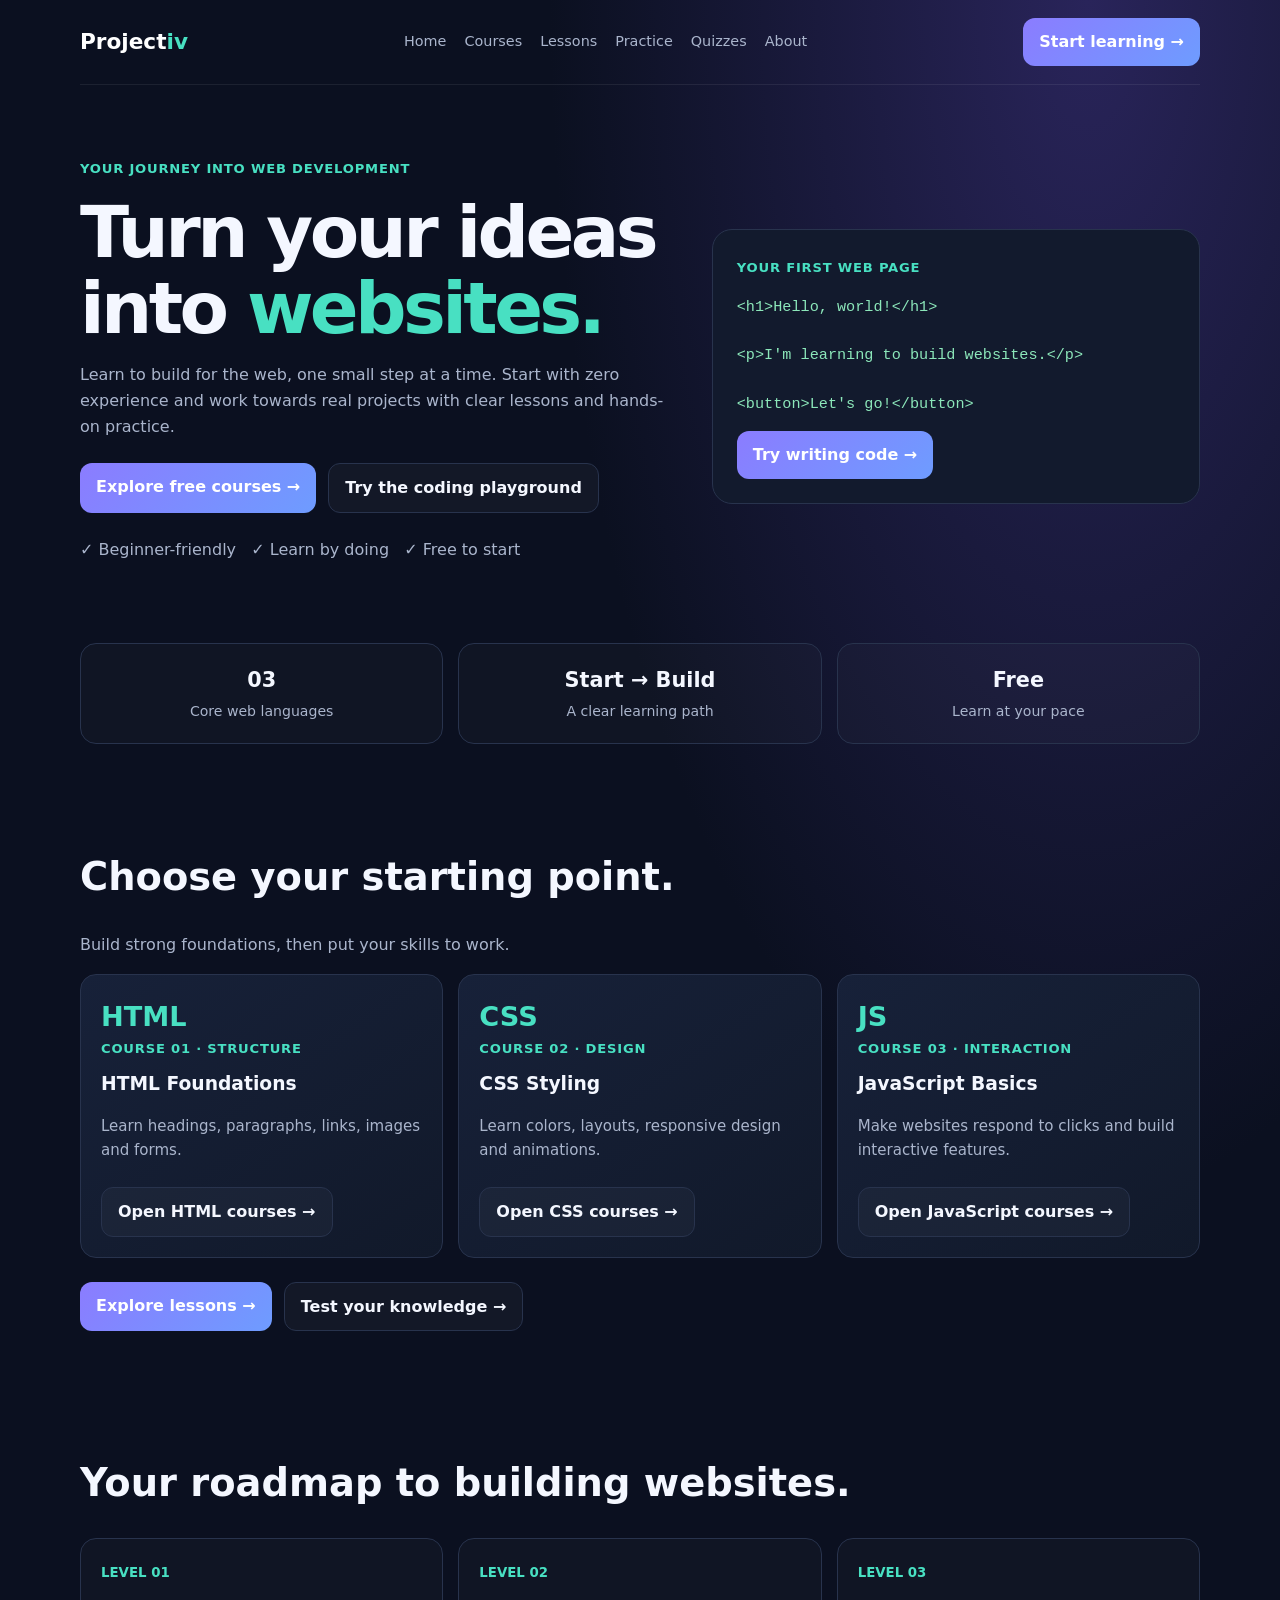
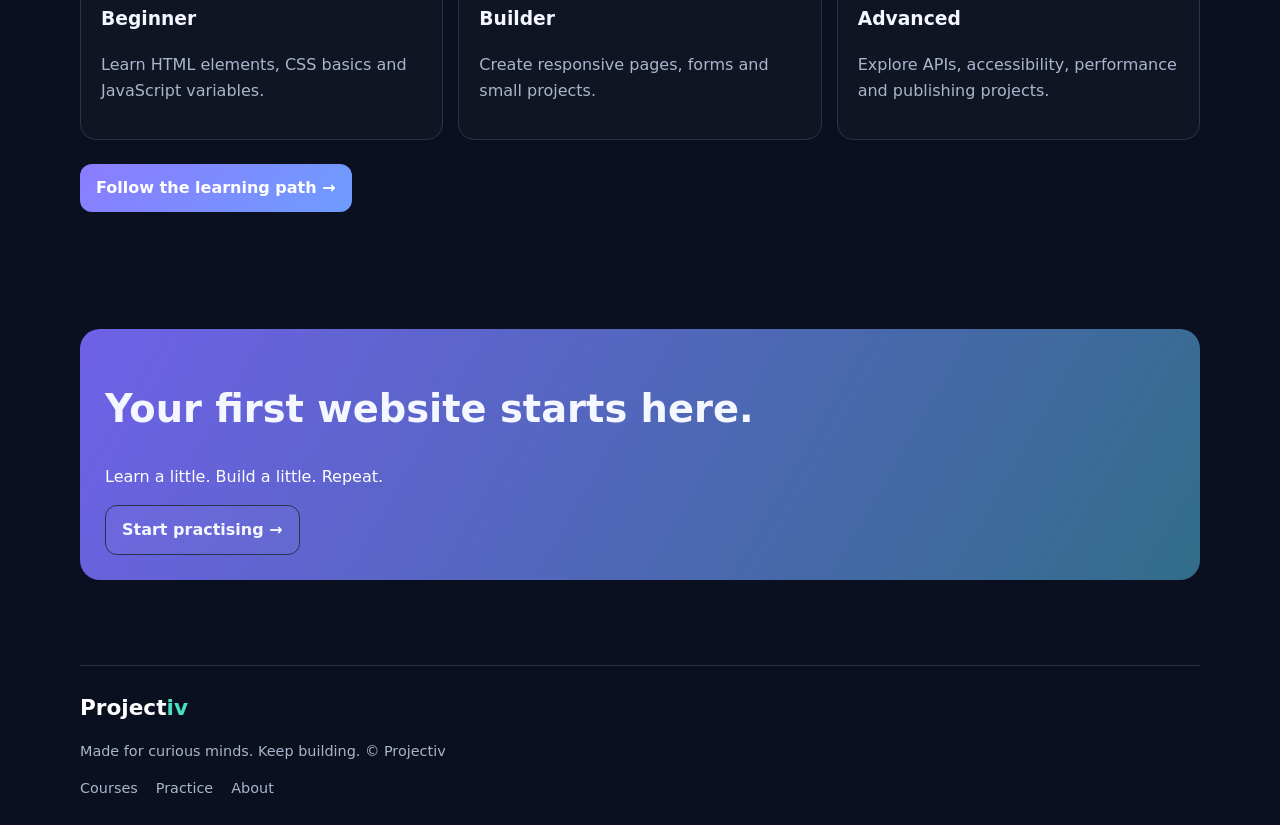
==== index.html @ ff5f3a15 "Add files via upload" ====
<!DOCTYPE html>
<html lang="en">
<head>
<meta charset="UTF-8"><meta name="viewport" content="width=device-width, initial-scale=1.0">
<meta name="theme-color" content="#101827"><meta name="description" content="Projectiv teaches you to build websites from beginner to advanced.">
<title>Projectiv — Learn to Build for the Web</title>
<style>
:root{--bg:#0b1020;--text:#f4f7ff;--muted:#aab5cc;--brand:#8b7cff;--brand2:#48e0c2;--line:#28334d}
*{box-sizing:border-box}html{scroll-behavior:smooth}body{margin:0;background:radial-gradient(ellipse at 85% 0%,#29245a 0,transparent 35%),var(--bg);color:var(--text);font:16px/1.6 system-ui,-apple-system,sans-serif}a{color:inherit;text-decoration:none}.wrap{width:min(1120px,92%);margin:auto}.nav{display:flex;align-items:center;justify-content:space-between;gap:15px;padding:18px 0;border-bottom:1px solid #ffffff12}.logo{font-size:1.35rem;font-weight:850}.logo span{color:var(--brand2)}.logo .logo-project{color:#fff}.logo .logo-iv{color:var(--brand2)}.navlinks{display:flex;gap:18px;flex-wrap:wrap;color:var(--muted);font-size:.9rem}.navlinks a:hover{color:var(--brand2)}.btn{display:inline-block;border:1px solid var(--line);border-radius:12px;padding:11px 16px;font-weight:750}.primary{background:linear-gradient(135deg,var(--brand),#6e9cff);color:white;border:0}.secondary{background:#ffffff08}.hero{padding:70px 0 45px;display:grid;grid-template-columns:1.1fr .9fr;gap:35px;align-items:center}.eyebrow,.tag{color:var(--brand2);font-weight:800;font-size:.82rem;letter-spacing:.06em}h1{font-size:clamp(2.6rem,6vw,4.5rem);line-height:1.05;letter-spacing:-.05em;margin:15px 0}h1 span{color:var(--brand2)}p{color:var(--muted)}.actions{display:flex;gap:12px;flex-wrap:wrap;margin:24px 0}.codecard{background:#121a2d;border:1px solid var(--line);padding:24px;border-radius:20px;overflow-wrap:anywhere}.codecard pre{white-space:pre-wrap;color:#8ce7ba;font-size:.95rem}.stats,.courses,.path{display:grid;grid-template-columns:repeat(3,1fr);gap:15px}.stats{margin:20px auto 50px}.stat,.course,.step{border:1px solid var(--line);background:#ffffff05;border-radius:16px;padding:20px}.stat{text-align:center}.stat b{display:block;font-size:1.3rem}.stat span{color:var(--muted);font-size:.88rem}section{padding:28px 0 45px;scroll-margin-top:20px}h2{font-size:clamp(1.7rem,4vw,2.4rem);line-height:1.2}.course{background:linear-gradient(145deg,#172139,#11192a);display:flex;flex-direction:column;align-items:flex-start}.course h3{margin:10px 0 0}.course p{flex:1;font-size:.94rem}.course .btn{margin-top:10px}.course-icon{font-size:1.7rem;font-weight:900;color:var(--brand2)}.step small{color:var(--brand2);font-weight:800}.cta{background:linear-gradient(120deg,#6f61e8,#326d8a);border-radius:20px;padding:25px;margin:20px auto 40px}.cta p{color:#fff}.footer{border-top:1px solid var(--line);padding:25px 0;color:var(--muted);font-size:.9rem}@media(max-width:750px){.hero{grid-template-columns:1fr;padding-top:40px}.courses,.path{grid-template-columns:1fr}.stats{gap:8px}.stat{padding:12px 5px}.nav{align-items:flex-start;flex-direction:column}.navlinks{gap:13px}.cta{padding:20px}}
</style></head>
<body>
<header class="wrap nav"><a class="logo" href="index.html"><span class="logo-project">Project</span><span class="logo-iv">iv</span></a>
<nav class="navlinks" aria-label="Main navigation"><a href="index.html">Home</a><a href="courses.html">Courses</a><a href="lessons.html">Lessons</a><a href="practice.html">Practice</a><a href="quizzes.html">Quizzes</a><a href="about.html">About</a></nav>
<a class="btn primary" href="courses.html">Start learning →</a></header>
<main>
<section class="wrap hero" id="home"><div><span class="eyebrow">YOUR JOURNEY INTO WEB DEVELOPMENT</span><h1>Turn your ideas into <span>websites.</span></h1>
<p>Learn to build for the web, one small step at a time. Start with zero experience and work towards real projects with clear lessons and hands-on practice.</p>
<div class="actions"><a class="btn primary" href="courses.html">Explore free courses →</a><a class="btn secondary" href="practice.html">Try the coding playground</a></div><p>✓ Beginner-friendly &nbsp; ✓ Learn by doing &nbsp; ✓ Free to start</p></div>
<div class="codecard"><span class="tag">YOUR FIRST WEB PAGE</span><pre>&lt;h1&gt;Hello, world!&lt;/h1&gt;

&lt;p&gt;I'm learning to build websites.&lt;/p&gt;

&lt;button&gt;Let's go!&lt;/button&gt;</pre><a class="btn primary" href="practice.html">Try writing code →</a></div></section>
<div class="wrap stats"><div class="stat"><b>03</b><span>Core web languages</span></div><div class="stat"><b>Start → Build</b><span>A clear learning path</span></div><div class="stat"><b>Free</b><span>Learn at your pace</span></div></div>
<section class="wrap" id="courses"><h2>Choose your starting point.</h2><p>Build strong foundations, then put your skills to work.</p><div class="courses">
<article class="course"><div class="course-icon">HTML</div><span class="tag">COURSE 01 · STRUCTURE</span><h3>HTML Foundations</h3><p>Learn headings, paragraphs, links, images and forms.</p><a class="btn secondary" href="courses.html">Open HTML courses →</a></article>
<article class="course"><div class="course-icon">CSS</div><span class="tag">COURSE 02 · DESIGN</span><h3>CSS Styling</h3><p>Learn colors, layouts, responsive design and animations.</p><a class="btn secondary" href="courses.html">Open CSS courses →</a></article>
<article class="course"><div class="course-icon">JS</div><span class="tag">COURSE 03 · INTERACTION</span><h3>JavaScript Basics</h3><p>Make websites respond to clicks and build interactive features.</p><a class="btn secondary" href="courses.html">Open JavaScript courses →</a></article>
</div><div class="actions"><a class="btn primary" href="lessons.html">Explore lessons →</a><a class="btn secondary" href="quizzes.html">Test your knowledge →</a></div></section>
<section class="wrap" id="roadmap"><h2>Your roadmap to building websites.</h2><div class="path"><div class="step"><small>LEVEL 01</small><h3>Beginner</h3><p>Learn HTML elements, CSS basics and JavaScript variables.</p></div><div class="step"><small>LEVEL 02</small><h3>Builder</h3><p>Create responsive pages, forms and small projects.</p></div><div class="step"><small>LEVEL 03</small><h3>Advanced</h3><p>Explore APIs, accessibility, performance and publishing projects.</p></div></div><div class="actions"><a class="btn primary" href="lessons.html">Follow the learning path →</a></div></section>
<section class="wrap"><div class="cta"><h2>Your first website starts here.</h2><p>Learn a little. Build a little. Repeat.</p><a class="btn secondary" href="practice.html">Start practising →</a></div></section>
</main>
<footer class="wrap footer"><a class="logo" href="index.html"><span class="logo-project">Project</span><span class="logo-iv">iv</span></a><p>Made for curious minds. Keep building. © Projectiv</p><nav class="navlinks"><a href="courses.html">Courses</a><a href="practice.html">Practice</a><a href="about.html">About</a></nav></footer>
</body></html>
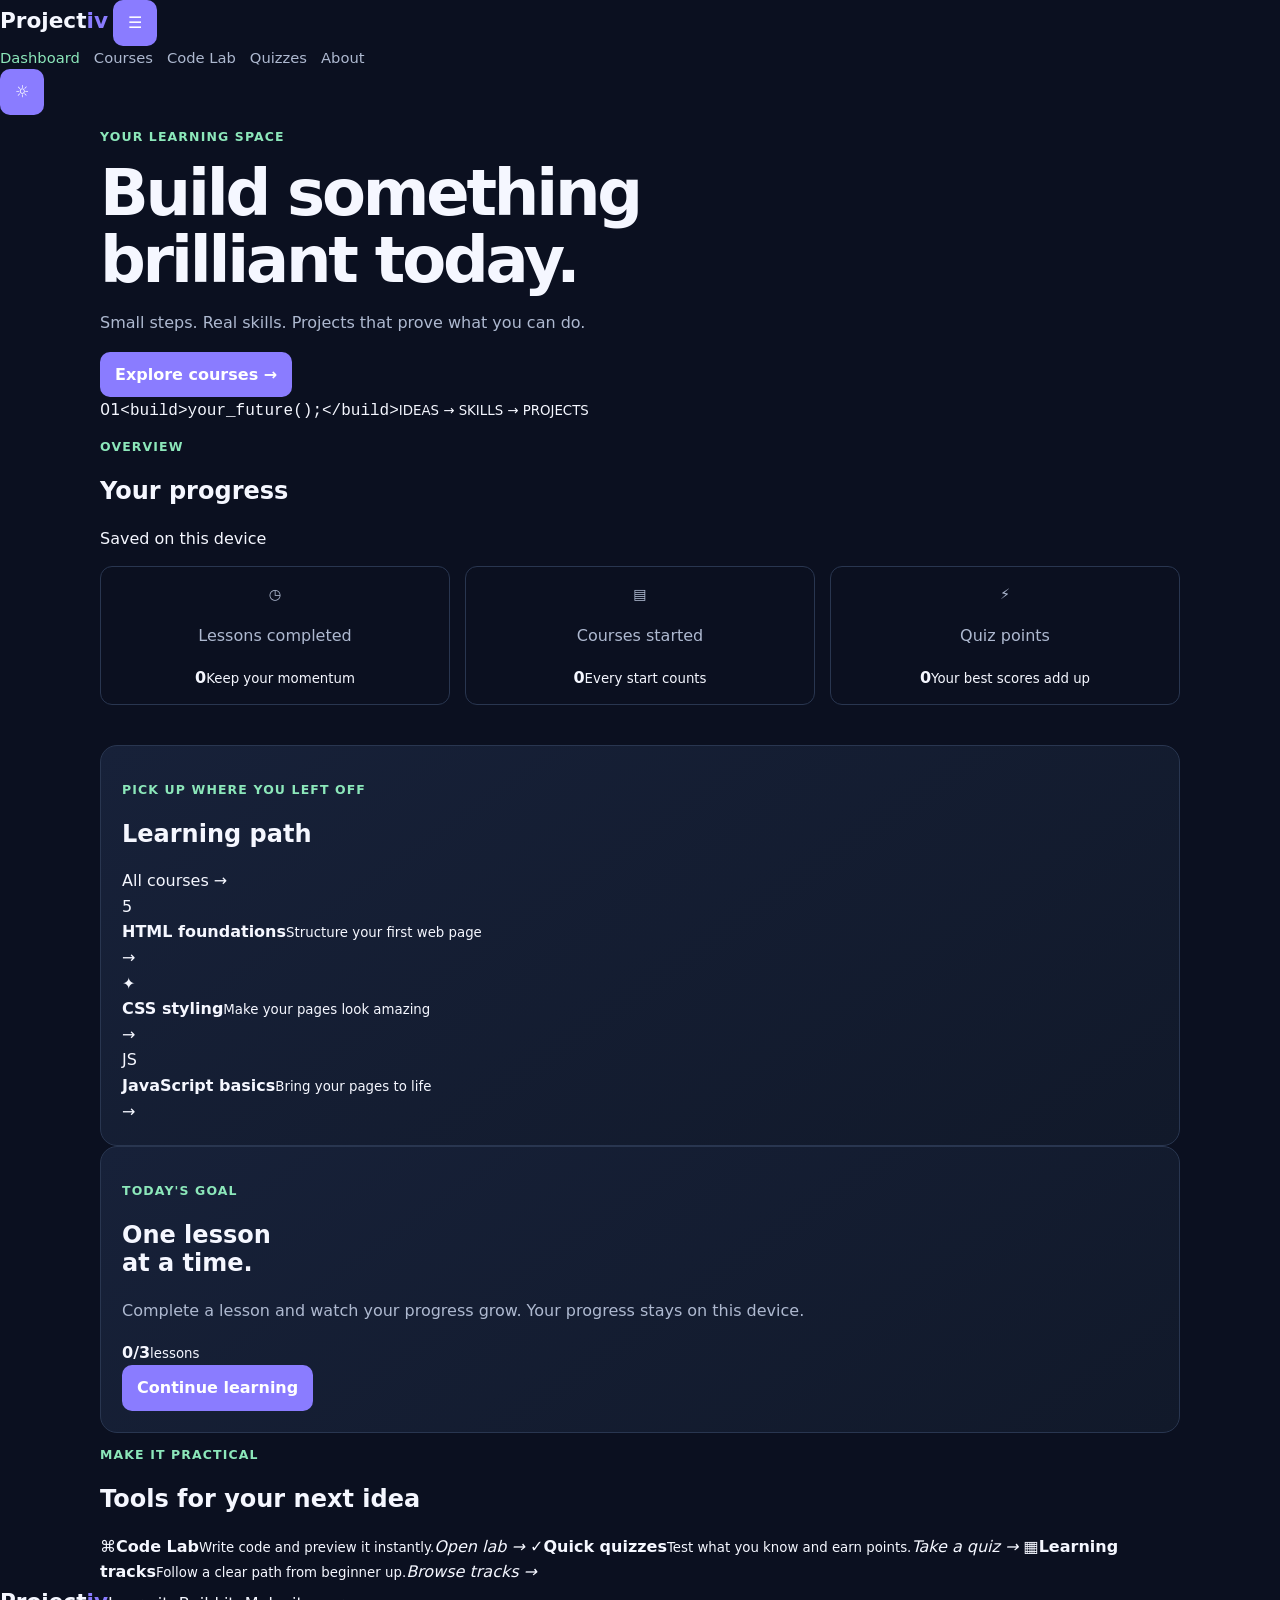
==== commit aef62074: "Add files via upload" ====
--- a/index.html
+++ b/index.html
@@ -1,34 +1,44 @@
-<!DOCTYPE html>
+<!doctype html>
 <html lang="en">
 <head>
-<meta charset="UTF-8"><meta name="viewport" content="width=device-width, initial-scale=1.0">
-<meta name="theme-color" content="#101827"><meta name="description" content="Projectiv teaches you to build websites from beginner to advanced.">
-<title>Projectiv — Learn to Build for the Web</title>
-<style>
-:root{--bg:#0b1020;--text:#f4f7ff;--muted:#aab5cc;--brand:#8b7cff;--brand2:#48e0c2;--line:#28334d}
-*{box-sizing:border-box}html{scroll-behavior:smooth}body{margin:0;background:radial-gradient(ellipse at 85% 0%,#29245a 0,transparent 35%),var(--bg);color:var(--text);font:16px/1.6 system-ui,-apple-system,sans-serif}a{color:inherit;text-decoration:none}.wrap{width:min(1120px,92%);margin:auto}.nav{display:flex;align-items:center;justify-content:space-between;gap:15px;padding:18px 0;border-bottom:1px solid #ffffff12}.logo{font-size:1.35rem;font-weight:850}.logo span{color:var(--brand2)}.logo .logo-project{color:#fff}.logo .logo-iv{color:var(--brand2)}.navlinks{display:flex;gap:18px;flex-wrap:wrap;color:var(--muted);font-size:.9rem}.navlinks a:hover{color:var(--brand2)}.btn{display:inline-block;border:1px solid var(--line);border-radius:12px;padding:11px 16px;font-weight:750}.primary{background:linear-gradient(135deg,var(--brand),#6e9cff);color:white;border:0}.secondary{background:#ffffff08}.hero{padding:70px 0 45px;display:grid;grid-template-columns:1.1fr .9fr;gap:35px;align-items:center}.eyebrow,.tag{color:var(--brand2);font-weight:800;font-size:.82rem;letter-spacing:.06em}h1{font-size:clamp(2.6rem,6vw,4.5rem);line-height:1.05;letter-spacing:-.05em;margin:15px 0}h1 span{color:var(--brand2)}p{color:var(--muted)}.actions{display:flex;gap:12px;flex-wrap:wrap;margin:24px 0}.codecard{background:#121a2d;border:1px solid var(--line);padding:24px;border-radius:20px;overflow-wrap:anywhere}.codecard pre{white-space:pre-wrap;color:#8ce7ba;font-size:.95rem}.stats,.courses,.path{display:grid;grid-template-columns:repeat(3,1fr);gap:15px}.stats{margin:20px auto 50px}.stat,.course,.step{border:1px solid var(--line);background:#ffffff05;border-radius:16px;padding:20px}.stat{text-align:center}.stat b{display:block;font-size:1.3rem}.stat span{color:var(--muted);font-size:.88rem}section{padding:28px 0 45px;scroll-margin-top:20px}h2{font-size:clamp(1.7rem,4vw,2.4rem);line-height:1.2}.course{background:linear-gradient(145deg,#172139,#11192a);display:flex;flex-direction:column;align-items:flex-start}.course h3{margin:10px 0 0}.course p{flex:1;font-size:.94rem}.course .btn{margin-top:10px}.course-icon{font-size:1.7rem;font-weight:900;color:var(--brand2)}.step small{color:var(--brand2);font-weight:800}.cta{background:linear-gradient(120deg,#6f61e8,#326d8a);border-radius:20px;padding:25px;margin:20px auto 40px}.cta p{color:#fff}.footer{border-top:1px solid var(--line);padding:25px 0;color:var(--muted);font-size:.9rem}@media(max-width:750px){.hero{grid-template-columns:1fr;padding-top:40px}.courses,.path{grid-template-columns:1fr}.stats{gap:8px}.stat{padding:12px 5px}.nav{align-items:flex-start;flex-direction:column}.navlinks{gap:13px}.cta{padding:20px}}
-</style></head>
+<meta charset="utf-8"><meta name="viewport" content="width=device-width,initial-scale=1">
+<meta name="theme-color" content="#08111f"><title>Projectiv — Learn by building</title>
+<link rel="stylesheet" href="assets/style.css">
+</head>
 <body>
-<header class="wrap nav"><a class="logo" href="index.html"><span class="logo-project">Project</span><span class="logo-iv">iv</span></a>
-<nav class="navlinks" aria-label="Main navigation"><a href="index.html">Home</a><a href="courses.html">Courses</a><a href="lessons.html">Lessons</a><a href="practice.html">Practice</a><a href="quizzes.html">Quizzes</a><a href="about.html">About</a></nav>
-<a class="btn primary" href="courses.html">Start learning →</a></header>
-<main>
-<section class="wrap hero" id="home"><div><span class="eyebrow">YOUR JOURNEY INTO WEB DEVELOPMENT</span><h1>Turn your ideas into <span>websites.</span></h1>
-<p>Learn to build for the web, one small step at a time. Start with zero experience and work towards real projects with clear lessons and hands-on practice.</p>
-<div class="actions"><a class="btn primary" href="courses.html">Explore free courses →</a><a class="btn secondary" href="practice.html">Try the coding playground</a></div><p>✓ Beginner-friendly &nbsp; ✓ Learn by doing &nbsp; ✓ Free to start</p></div>
-<div class="codecard"><span class="tag">YOUR FIRST WEB PAGE</span><pre>&lt;h1&gt;Hello, world!&lt;/h1&gt;
-
-&lt;p&gt;I'm learning to build websites.&lt;/p&gt;
-
-&lt;button&gt;Let's go!&lt;/button&gt;</pre><a class="btn primary" href="practice.html">Try writing code →</a></div></section>
-<div class="wrap stats"><div class="stat"><b>03</b><span>Core web languages</span></div><div class="stat"><b>Start → Build</b><span>A clear learning path</span></div><div class="stat"><b>Free</b><span>Learn at your pace</span></div></div>
-<section class="wrap" id="courses"><h2>Choose your starting point.</h2><p>Build strong foundations, then put your skills to work.</p><div class="courses">
-<article class="course"><div class="course-icon">HTML</div><span class="tag">COURSE 01 · STRUCTURE</span><h3>HTML Foundations</h3><p>Learn headings, paragraphs, links, images and forms.</p><a class="btn secondary" href="courses.html">Open HTML courses →</a></article>
-<article class="course"><div class="course-icon">CSS</div><span class="tag">COURSE 02 · DESIGN</span><h3>CSS Styling</h3><p>Learn colors, layouts, responsive design and animations.</p><a class="btn secondary" href="courses.html">Open CSS courses →</a></article>
-<article class="course"><div class="course-icon">JS</div><span class="tag">COURSE 03 · INTERACTION</span><h3>JavaScript Basics</h3><p>Make websites respond to clicks and build interactive features.</p><a class="btn secondary" href="courses.html">Open JavaScript courses →</a></article>
-</div><div class="actions"><a class="btn primary" href="lessons.html">Explore lessons →</a><a class="btn secondary" href="quizzes.html">Test your knowledge →</a></div></section>
-<section class="wrap" id="roadmap"><h2>Your roadmap to building websites.</h2><div class="path"><div class="step"><small>LEVEL 01</small><h3>Beginner</h3><p>Learn HTML elements, CSS basics and JavaScript variables.</p></div><div class="step"><small>LEVEL 02</small><h3>Builder</h3><p>Create responsive pages, forms and small projects.</p></div><div class="step"><small>LEVEL 03</small><h3>Advanced</h3><p>Explore APIs, accessibility, performance and publishing projects.</p></div></div><div class="actions"><a class="btn primary" href="lessons.html">Follow the learning path →</a></div></section>
-<section class="wrap"><div class="cta"><h2>Your first website starts here.</h2><p>Learn a little. Build a little. Repeat.</p><a class="btn secondary" href="practice.html">Start practising →</a></div></section>
+<header class="topbar">
+  <a class="brand" href="index.html">Project<span>iv</span></a>
+  <button class="menu-btn" id="menuBtn" aria-label="Open menu">☰</button>
+  <nav id="nav"><a class="active" href="index.html">Dashboard</a><a href="courses.html">Courses</a><a href="practice.html">Code Lab</a><a href="quizzes.html">Quizzes</a><a href="about.html">About</a></nav>
+  <button class="theme-btn" id="themeBtn" aria-label="Toggle theme">☼</button>
+</header>
+<main class="wrap">
+  <section class="welcome">
+    <div><p class="eyebrow">YOUR LEARNING SPACE</p><h1>Build something<br><span>brilliant today.</span></h1><p class="muted">Small steps. Real skills. Projects that prove what you can do.</p><a class="btn" href="courses.html">Explore courses <b>→</b></a></div>
+    <div class="welcome-art"><div class="orbit orbit-one"></div><div class="orbit orbit-two"></div><div class="code-card"><span>01</span><code>&lt;build&gt;</code><code class="accent">your_future();</code><code>&lt;/build&gt;</code><small>IDEAS → SKILLS → PROJECTS</small></div></div>
+  </section>
+  <section class="section-head"><div><p class="eyebrow">OVERVIEW</p><h2>Your progress</h2></div><span class="pill">Saved on this device</span></section>
+  <section class="stats">
+    <article class="stat"><span class="stat-icon">◷</span><p>Lessons completed</p><strong id="lessonsDone">0</strong><small>Keep your momentum</small></article>
+    <article class="stat"><span class="stat-icon">▤</span><p>Courses started</p><strong id="coursesStarted">0</strong><small>Every start counts</small></article>
+    <article class="stat"><span class="stat-icon">⚡</span><p>Quiz points</p><strong id="quizPoints">0</strong><small>Your best scores add up</small></article>
+  </section>
+  <section class="dashboard-grid">
+    <article class="panel">
+      <div class="panel-title"><div><p class="eyebrow">PICK UP WHERE YOU LEFT OFF</p><h2>Learning path</h2></div><a href="courses.html">All courses →</a></div>
+      <div class="path-item"><div class="path-symbol html">5</div><div class="path-copy"><b>HTML foundations</b><small>Structure your first web page</small><div class="progress"><i id="htmlProgress"></i></div></div><a class="round-link" href="lessons.html">→</a></div>
+      <div class="path-item"><div class="path-symbol css">✦</div><div class="path-copy"><b>CSS styling</b><small>Make your pages look amazing</small><div class="progress"><i id="cssProgress"></i></div></div><a class="round-link" href="lessons.html#css">→</a></div>
+      <div class="path-item"><div class="path-symbol js">JS</div><div class="path-copy"><b>JavaScript basics</b><small>Bring your pages to life</small><div class="progress"><i id="jsProgress"></i></div></div><a class="round-link" href="lessons.html#js">→</a></div>
+    </article>
+    <article class="panel goal-panel"><p class="eyebrow">TODAY'S GOAL</p><h2>One lesson<br>at a time.</h2><p class="muted">Complete a lesson and watch your progress grow. Your progress stays on this device.</p><div class="goal-ring"><div><strong id="goalCount">0/3</strong><small>lessons</small></div></div><a class="btn btn-wide" href="lessons.html">Continue learning</a></article>
+  </section>
+  <section class="section-head"><div><p class="eyebrow">MAKE IT PRACTICAL</p><h2>Tools for your next idea</h2></div></section>
+  <section class="tool-grid">
+    <a class="tool-card" href="practice.html"><span>⌘</span><b>Code Lab</b><small>Write code and preview it instantly.</small><em>Open lab →</em></a>
+    <a class="tool-card" href="quizzes.html"><span>✓</span><b>Quick quizzes</b><small>Test what you know and earn points.</small><em>Take a quiz →</em></a>
+    <a class="tool-card" href="courses.html"><span>▦</span><b>Learning tracks</b><small>Follow a clear path from beginner up.</small><em>Browse tracks →</em></a>
+  </section>
 </main>
-<footer class="wrap footer"><a class="logo" href="index.html"><span class="logo-project">Project</span><span class="logo-iv">iv</span></a><p>Made for curious minds. Keep building. © Projectiv</p><nav class="navlinks"><a href="courses.html">Courses</a><a href="practice.html">Practice</a><a href="about.html">About</a></nav></footer>
-</body></html>
+<footer><a class="brand" href="index.html">Project<span>iv</span></a><span>Learn it. Build it. Make it yours.</span></footer>
+<script src="assets/script.js"></script>
+</body></html>
--- a/assets/style.css
+++ b/assets/style.css
@@ -0,0 +1,3 @@
+
+:root{--bg:#0b1020;--panel:#172139;--line:#293650;--text:#f5f7ff;--muted:#aeb9d0;--brand:#8a7cff;--mint:#8ce7ba}
+*{box-sizing:border-box}body{margin:0;background:var(--bg);color:var(--text);font:16px/1.6 system-ui,sans-serif}a{color:inherit;text-decoration:none}a:hover{color:var(--mint)}.wrap{width:min(1080px,92%);margin:auto}.top{border-bottom:1px solid var(--line);position:sticky;top:0;background:#0b1020ee}.nav{display:flex;justify-content:space-between;align-items:center;gap:15px;padding:15px 0;flex-wrap:wrap}.brand{font-size:1.35rem;font-weight:900}.brand span{color:var(--brand)}nav{display:flex;gap:14px;flex-wrap:wrap;color:var(--muted);font-size:.92rem}nav a.active{color:var(--mint)}main{min-height:75vh}.hero{padding:55px 0 35px;display:grid;grid-template-columns:1.2fr .8fr;gap:24px;align-items:center}.eyebrow,.tag{color:var(--mint);font-size:.78rem;font-weight:800;letter-spacing:.09em;text-transform:uppercase}h1{font-size:clamp(2.3rem,6vw,4rem);line-height:1.05;letter-spacing:-.05em;margin:12px 0}h2{line-height:1.2}p{color:var(--muted)}.lead{font-size:1.1rem}.card,.panel,.course,.quiz{background:linear-gradient(145deg,#172139,#11192a);border:1px solid var(--line);border-radius:17px;padding:21px}.grid3,.grid2,.path,.stats{display:grid;gap:15px}.grid3{grid-template-columns:repeat(3,1fr)}.grid2{grid-template-columns:repeat(2,1fr)}.path{grid-template-columns:repeat(3,1fr)}.stats{grid-template-columns:repeat(3,1fr);margin:15px auto 40px}.stat{text-align:center;border:1px solid var(--line);border-radius:12px;padding:14px}.stat b{display:block;font-size:1.25rem}.stat span{color:var(--muted);font-size:.9rem}.course{display:flex;flex-direction:column;gap:7px}.icon{font-weight:900;color:var(--brand);font-size:1.5rem}.btn,button{display:inline-block;background:var(--brand);color:white;border:0;border-radius:10px;padding:10px 15px;font:inherit;font-weight:750;cursor:pointer}.btn.secondary,button.secondary{background:#26314a;border:1px solid var(--line)}.section{padding:28px 0 40px}.actions{display:flex;gap:10px;flex-wrap:wrap;margin:22px 0}.step{padding:16px;border-left:3px solid var(--brand);background:#ffffff06;border-radius:0 12px 12px 0}.lesson{padding:15px;border:1px solid var(--line);border-radius:12px;margin:12px 0}.code{background:#070c17;color:#b8e7ff;padding:14px;border-radius:10px;overflow-wrap:anywhere}.playground{display:grid;grid-template-columns:1fr 1fr;gap:14px}.playbox{border:1px solid var(--line);border-radius:14px;overflow:hidden;background:var(--panel)}.playbox header{padding:12px;background:#202a40;font-weight:800}.playbox textarea{width:100%;height:280px;background:#080d18;color:#e5ecff;border:0;padding:14px;font:14px/1.6 monospace}.playbox iframe{width:100%;height:330px;background:white;border:0}.play-actions{padding:10px;display:flex;gap:8px}.quiz-options{display:grid;grid-template-columns:1fr 1fr;gap:8px;margin:14px 0}.quiz-options button{background:#26314a;text-align:left}.feedback{min-height:26px;color:var(--mint);font-weight:700}.notice{padding:14px;border:1px solid #7565ef88;background:#7565ef18;border-radius:12px}.footer{border-top:1px solid var(--line);padding:24px 0;color:var(--muted);font-size:.9rem;margin-top:30px}@media(max-width:720px){.hero,.grid3,.grid2,.path,.stats,.playground{grid-template-columns:1fr}.nav{align-items:flex-start}nav{gap:10px}.quiz-options{grid-template-columns:1fr}}
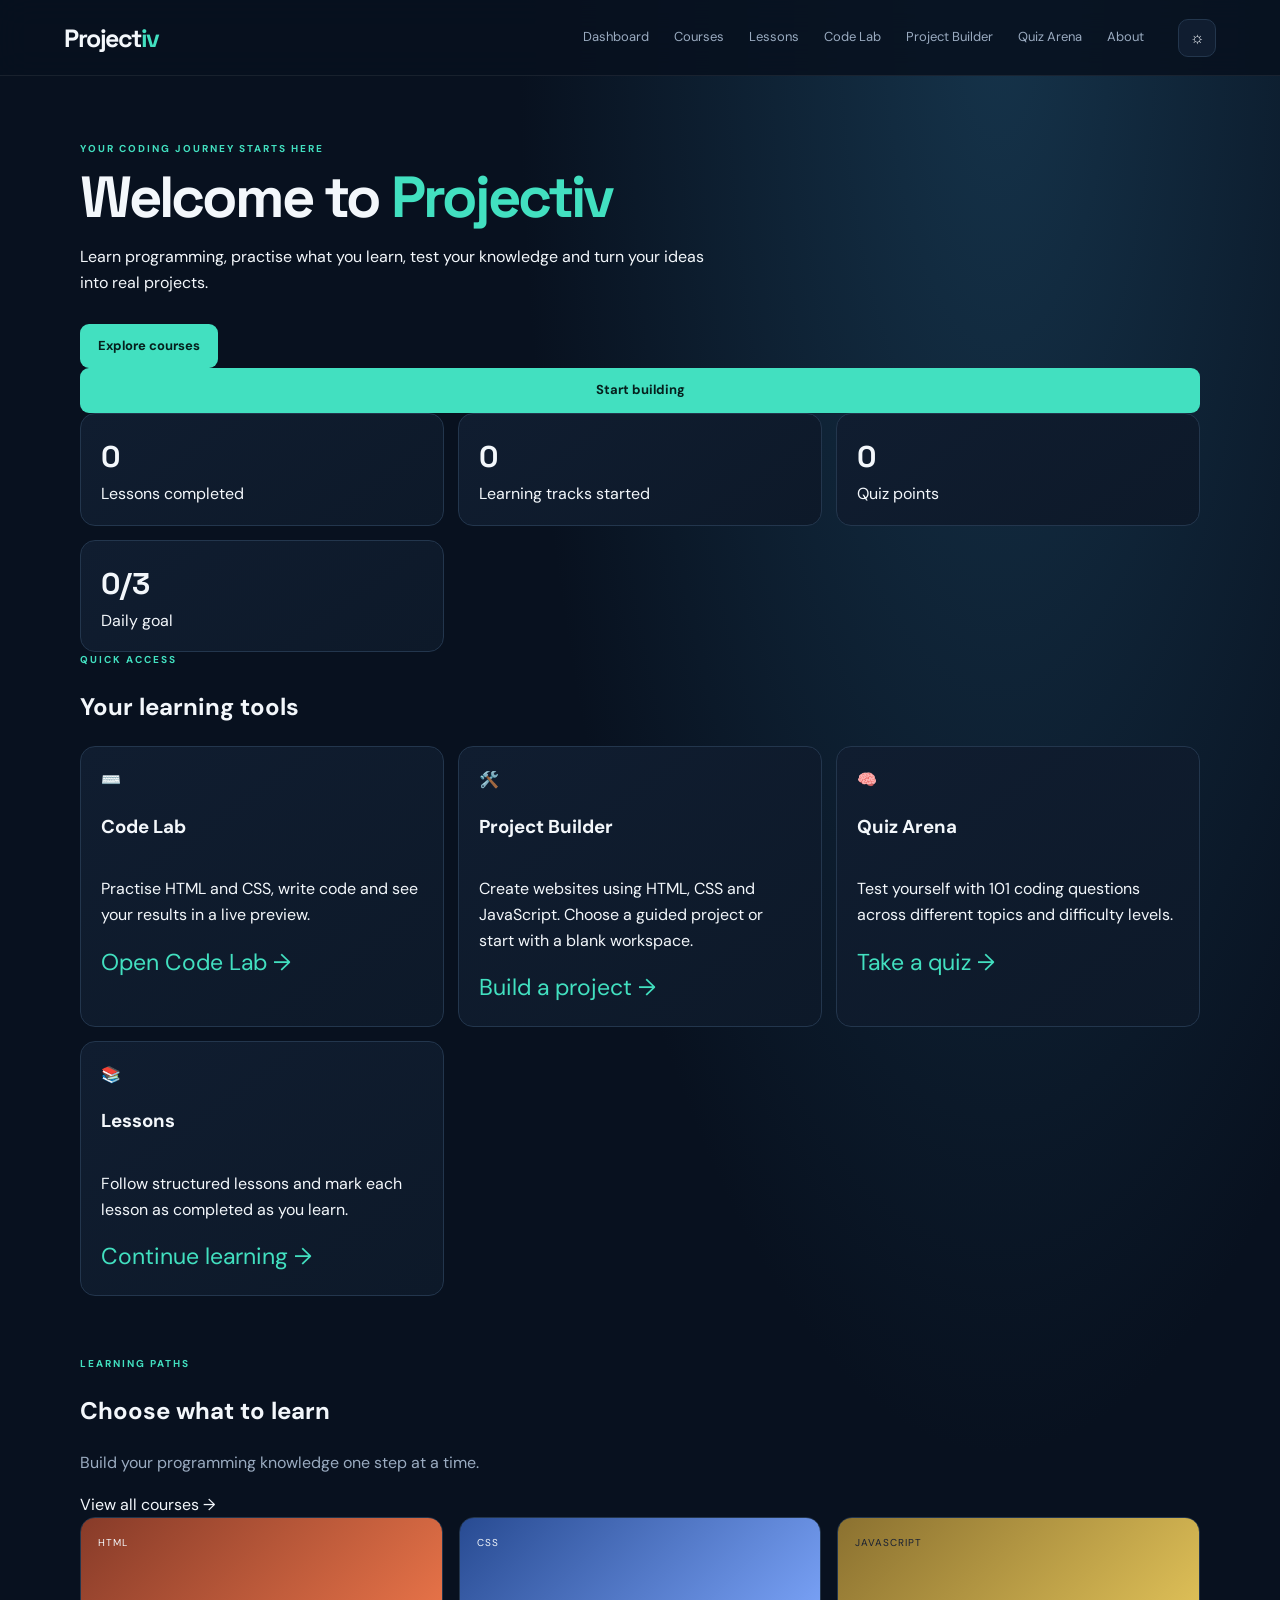
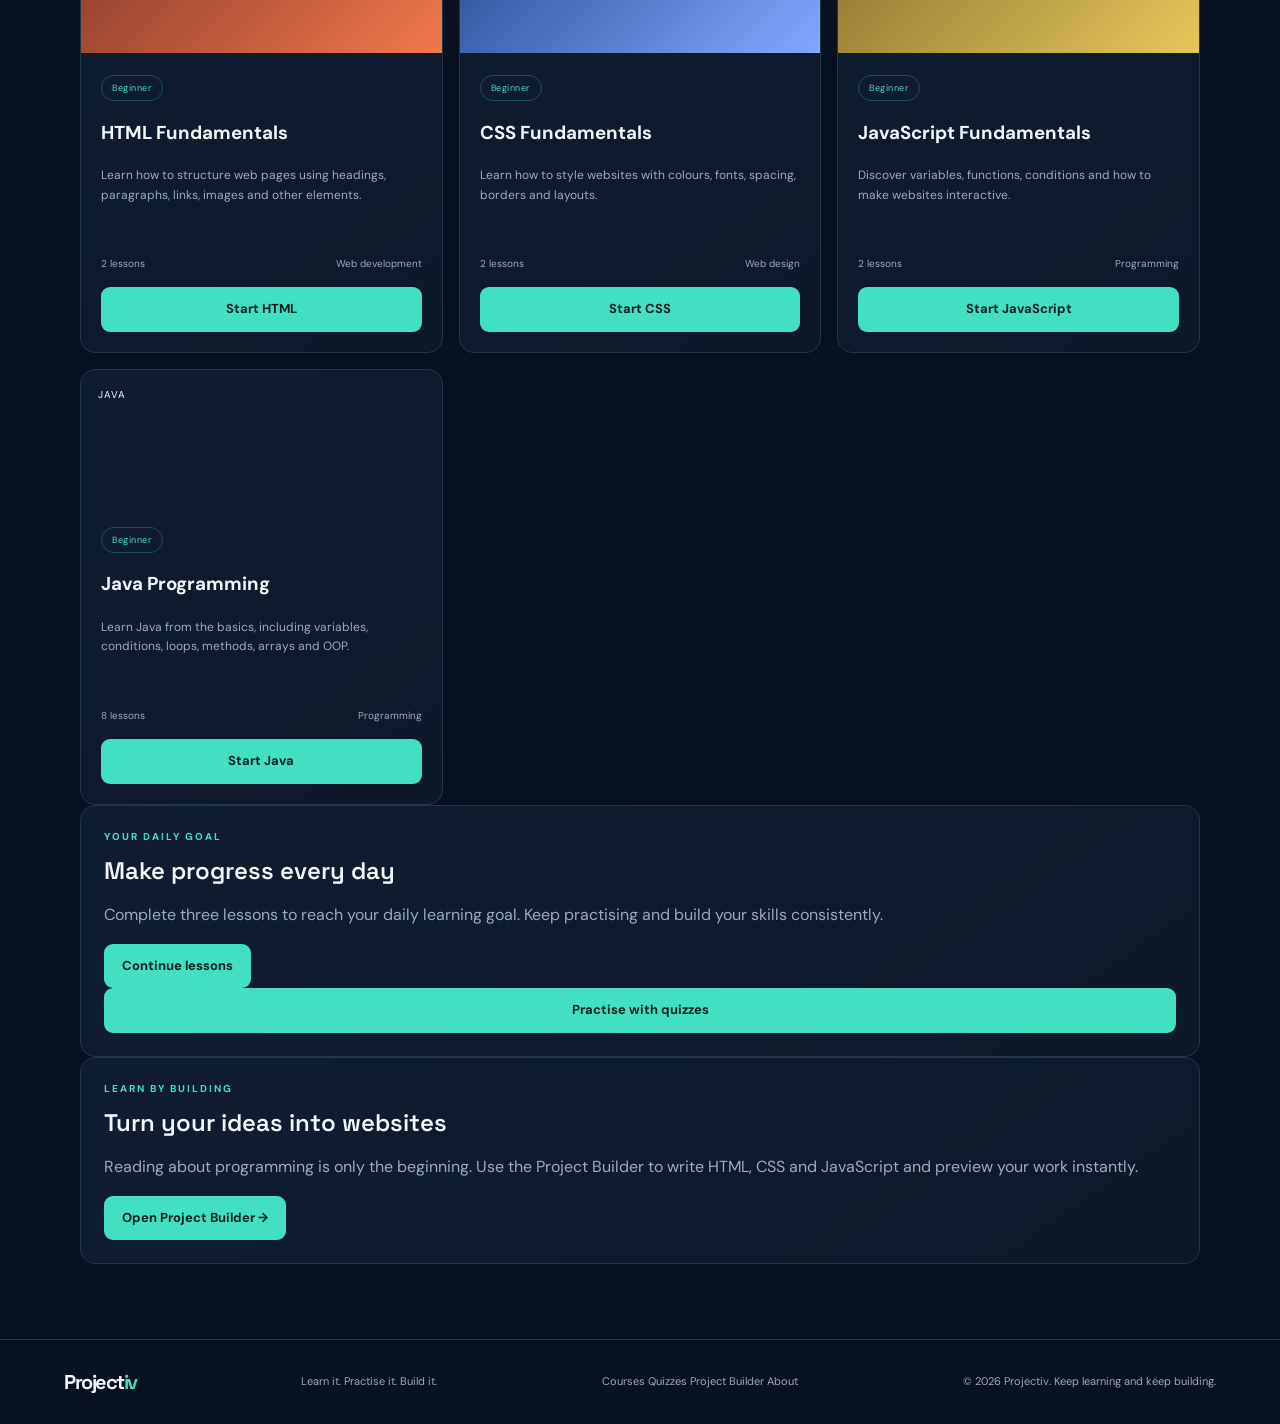
==== commit 11a095a3: "Add files via upload" ====
--- a/index.html
+++ b/index.html
@@ -1,44 +1,357 @@
 <!doctype html>
 <html lang="en">
 <head>
-<meta charset="utf-8"><meta name="viewport" content="width=device-width,initial-scale=1">
-<meta name="theme-color" content="#08111f"><title>Projectiv — Learn by building</title>
-<link rel="stylesheet" href="assets/style.css">
+  <meta charset="utf-8">
+  <meta name="viewport" content="width=device-width, initial-scale=1">
+  <meta name="theme-color" content="#0b1220">
+  <title>Projectiv — Learn, Practise, Build</title>
+  <meta name="description" content="Learn HTML, CSS, JavaScript and Java. Practise coding and build real projects with Projectiv.">
+  <link rel="stylesheet" href="assets/style.css">
 </head>
+
 <body>
-<header class="topbar">
-  <a class="brand" href="index.html">Project<span>iv</span></a>
-  <button class="menu-btn" id="menuBtn" aria-label="Open menu">☰</button>
-  <nav id="nav"><a class="active" href="index.html">Dashboard</a><a href="courses.html">Courses</a><a href="practice.html">Code Lab</a><a href="quizzes.html">Quizzes</a><a href="about.html">About</a></nav>
-  <button class="theme-btn" id="themeBtn" aria-label="Toggle theme">☼</button>
-</header>
-<main class="wrap">
-  <section class="welcome">
-    <div><p class="eyebrow">YOUR LEARNING SPACE</p><h1>Build something<br><span>brilliant today.</span></h1><p class="muted">Small steps. Real skills. Projects that prove what you can do.</p><a class="btn" href="courses.html">Explore courses <b>→</b></a></div>
-    <div class="welcome-art"><div class="orbit orbit-one"></div><div class="orbit orbit-two"></div><div class="code-card"><span>01</span><code>&lt;build&gt;</code><code class="accent">your_future();</code><code>&lt;/build&gt;</code><small>IDEAS → SKILLS → PROJECTS</small></div></div>
-  </section>
-  <section class="section-head"><div><p class="eyebrow">OVERVIEW</p><h2>Your progress</h2></div><span class="pill">Saved on this device</span></section>
-  <section class="stats">
-    <article class="stat"><span class="stat-icon">◷</span><p>Lessons completed</p><strong id="lessonsDone">0</strong><small>Keep your momentum</small></article>
-    <article class="stat"><span class="stat-icon">▤</span><p>Courses started</p><strong id="coursesStarted">0</strong><small>Every start counts</small></article>
-    <article class="stat"><span class="stat-icon">⚡</span><p>Quiz points</p><strong id="quizPoints">0</strong><small>Your best scores add up</small></article>
-  </section>
-  <section class="dashboard-grid">
-    <article class="panel">
-      <div class="panel-title"><div><p class="eyebrow">PICK UP WHERE YOU LEFT OFF</p><h2>Learning path</h2></div><a href="courses.html">All courses →</a></div>
-      <div class="path-item"><div class="path-symbol html">5</div><div class="path-copy"><b>HTML foundations</b><small>Structure your first web page</small><div class="progress"><i id="htmlProgress"></i></div></div><a class="round-link" href="lessons.html">→</a></div>
-      <div class="path-item"><div class="path-symbol css">✦</div><div class="path-copy"><b>CSS styling</b><small>Make your pages look amazing</small><div class="progress"><i id="cssProgress"></i></div></div><a class="round-link" href="lessons.html#css">→</a></div>
-      <div class="path-item"><div class="path-symbol js">JS</div><div class="path-copy"><b>JavaScript basics</b><small>Bring your pages to life</small><div class="progress"><i id="jsProgress"></i></div></div><a class="round-link" href="lessons.html#js">→</a></div>
-    </article>
-    <article class="panel goal-panel"><p class="eyebrow">TODAY'S GOAL</p><h2>One lesson<br>at a time.</h2><p class="muted">Complete a lesson and watch your progress grow. Your progress stays on this device.</p><div class="goal-ring"><div><strong id="goalCount">0/3</strong><small>lessons</small></div></div><a class="btn btn-wide" href="lessons.html">Continue learning</a></article>
-  </section>
-  <section class="section-head"><div><p class="eyebrow">MAKE IT PRACTICAL</p><h2>Tools for your next idea</h2></div></section>
-  <section class="tool-grid">
-    <a class="tool-card" href="practice.html"><span>⌘</span><b>Code Lab</b><small>Write code and preview it instantly.</small><em>Open lab →</em></a>
-    <a class="tool-card" href="quizzes.html"><span>✓</span><b>Quick quizzes</b><small>Test what you know and earn points.</small><em>Take a quiz →</em></a>
-    <a class="tool-card" href="courses.html"><span>▦</span><b>Learning tracks</b><small>Follow a clear path from beginner up.</small><em>Browse tracks →</em></a>
-  </section>
-</main>
-<footer><a class="brand" href="index.html">Project<span>iv</span></a><span>Learn it. Build it. Make it yours.</span></footer>
-<script src="assets/script.js"></script>
-</body></html>+
+  <!-- HEADER -->
+  <header class="topbar">
+    <a class="brand" href="index.html">
+      Project<span>iv</span>
+    </a>
+
+    <button
+      class="menu-btn"
+      id="menuBtn"
+      aria-label="Open navigation menu"
+      type="button"
+    >☰</button>
+
+    <nav id="nav">
+      <a href="index.html">Dashboard</a>
+      <a href="courses.html">Courses</a>
+      <a href="lessons.html">Lessons</a>
+      <a href="practice.html">Code Lab</a>
+      <a href="project-builder.html">Project Builder</a>
+      <a href="quizzes.html">Quiz Arena</a>
+      <a href="about.html">About</a>
+    </nav>
+
+    <button
+      class="theme-btn"
+      id="themeBtn"
+      type="button"
+      aria-label="Toggle colour theme"
+    >☼</button>
+  </header>
+
+
+  <!-- MAIN DASHBOARD -->
+  <main class="wrap page">
+
+    <!-- WELCOME -->
+    <section class="hero">
+      <div class="eyebrow">YOUR CODING JOURNEY STARTS HERE</div>
+
+      <h1>Welcome to <span>Projectiv</span></h1>
+
+      <p class="lead">
+        Learn programming, practise what you learn, test your knowledge
+        and turn your ideas into real projects.
+      </p>
+
+      <div class="hero-actions">
+        <a class="btn" href="courses.html">Explore courses</a>
+        <a class="btn btn-wide" href="project-builder.html">
+          Start building
+        </a>
+      </div>
+    </section>
+
+
+    <!-- STATISTICS -->
+    <section class="stats">
+
+      <div class="stat">
+        <strong id="lessonsDone">0</strong>
+        <span>Lessons completed</span>
+      </div>
+
+      <div class="stat">
+        <strong id="coursesStarted">0</strong>
+        <span>Learning tracks started</span>
+      </div>
+
+      <div class="stat">
+        <strong id="quizPoints">0</strong>
+        <span>Quiz points</span>
+      </div>
+
+      <div class="stat">
+        <strong id="goalCount">0/3</strong>
+        <span>Daily goal</span>
+      </div>
+
+    </section>
+
+
+    <!-- QUICK ACCESS -->
+    <section class="section">
+
+      <div class="section-heading">
+        <div>
+          <div class="eyebrow">QUICK ACCESS</div>
+          <h2>Your learning tools</h2>
+        </div>
+      </div>
+
+      <div class="tool-grid">
+
+        <a class="tool-card" href="practice.html">
+          <div class="tool-icon">⌨️</div>
+          <h3>Code Lab</h3>
+          <p>
+            Practise HTML and CSS, write code and see your results
+            in a live preview.
+          </p>
+          <span class="card-link">Open Code Lab →</span>
+        </a>
+
+        <a class="tool-card" href="project-builder.html">
+          <div class="tool-icon">🛠️</div>
+          <h3>Project Builder</h3>
+          <p>
+            Create websites using HTML, CSS and JavaScript.
+            Choose a guided project or start with a blank workspace.
+          </p>
+          <span class="card-link">Build a project →</span>
+        </a>
+
+        <a class="tool-card" href="quizzes.html">
+          <div class="tool-icon">🧠</div>
+          <h3>Quiz Arena</h3>
+          <p>
+            Test yourself with 101 coding questions across
+            different topics and difficulty levels.
+          </p>
+          <span class="card-link">Take a quiz →</span>
+        </a>
+
+        <a class="tool-card" href="lessons.html">
+          <div class="tool-icon">📚</div>
+          <h3>Lessons</h3>
+          <p>
+            Follow structured lessons and mark each lesson
+            as completed as you learn.
+          </p>
+          <span class="card-link">Continue learning →</span>
+        </a>
+
+      </div>
+    </section>
+
+
+    <!-- LEARNING TRACKS -->
+    <section class="section">
+
+      <div class="section-heading">
+        <div>
+          <div class="eyebrow">LEARNING PATHS</div>
+          <h2>Choose what to learn</h2>
+          <p class="muted">
+            Build your programming knowledge one step at a time.
+          </p>
+        </div>
+
+        <a href="courses.html" class="text-link">View all courses →</a>
+      </div>
+
+
+      <div class="course-grid">
+
+        <!-- HTML -->
+        <article class="course-card" data-search="html web structure beginner">
+          <div class="course-top html-bg">
+            <span>HTML</span>
+          </div>
+
+          <div class="course-body">
+            <span class="tag">Beginner</span>
+            <h3>HTML Fundamentals</h3>
+            <p>
+              Learn how to structure web pages using headings,
+              paragraphs, links, images and other elements.
+            </p>
+
+            <div class="course-meta">
+              <span>2 lessons</span>
+              <span>Web development</span>
+            </div>
+
+            <div class="progress-track">
+              <div class="progress-fill" id="htmlProgress"></div>
+            </div>
+
+            <a class="btn btn-wide" href="lessons.html">
+              Start HTML
+            </a>
+          </div>
+        </article>
+
+
+        <!-- CSS -->
+        <article class="course-card" data-search="css styling design beginner">
+          <div class="course-top css-bg">
+            <span>CSS</span>
+          </div>
+
+          <div class="course-body">
+            <span class="tag">Beginner</span>
+            <h3>CSS Fundamentals</h3>
+            <p>
+              Learn how to style websites with colours, fonts,
+              spacing, borders and layouts.
+            </p>
+
+            <div class="course-meta">
+              <span>2 lessons</span>
+              <span>Web design</span>
+            </div>
+
+            <div class="progress-track">
+              <div class="progress-fill" id="cssProgress"></div>
+            </div>
+
+            <a class="btn btn-wide" href="lessons.html">
+              Start CSS
+            </a>
+          </div>
+        </article>
+
+
+        <!-- JAVASCRIPT -->
+        <article class="course-card" data-search="javascript programming interactive beginner">
+          <div class="course-top js-bg">
+            <span>JAVASCRIPT</span>
+          </div>
+
+          <div class="course-body">
+            <span class="tag">Beginner</span>
+            <h3>JavaScript Fundamentals</h3>
+            <p>
+              Discover variables, functions, conditions and
+              how to make websites interactive.
+            </p>
+
+            <div class="course-meta">
+              <span>2 lessons</span>
+              <span>Programming</span>
+            </div>
+
+            <div class="progress-track">
+              <div class="progress-fill" id="jsProgress"></div>
+            </div>
+
+            <a class="btn btn-wide" href="lessons.html">
+              Start JavaScript
+            </a>
+          </div>
+        </article>
+
+
+        <!-- JAVA -->
+        <article class="course-card" data-search="java programming object oriented beginner">
+          <div class="course-top java-bg">
+            <span>JAVA</span>
+          </div>
+
+          <div class="course-body">
+            <span class="tag">Beginner</span>
+            <h3>Java Programming</h3>
+            <p>
+              Learn Java from the basics, including variables,
+              conditions, loops, methods, arrays and OOP.
+            </p>
+
+            <div class="course-meta">
+              <span>8 lessons</span>
+              <span>Programming</span>
+            </div>
+
+            <a class="btn btn-wide" href="java.html">
+              Start Java
+            </a>
+          </div>
+        </article>
+
+      </div>
+    </section>
+
+
+    <!-- DAILY GOAL -->
+    <section class="section">
+
+      <div class="panel">
+        <div class="eyebrow">YOUR DAILY GOAL</div>
+
+        <h2>Make progress every day</h2>
+
+        <p class="muted">
+          Complete three lessons to reach your daily learning goal.
+          Keep practising and build your skills consistently.
+        </p>
+
+        <div class="goal-actions">
+          <a class="btn" href="lessons.html">Continue lessons</a>
+          <a class="btn btn-wide" href="quizzes.html">Practise with quizzes</a>
+        </div>
+      </div>
+
+    </section>
+
+
+    <!-- PROJECT INVITATION -->
+    <section class="section">
+
+      <div class="panel">
+        <div class="eyebrow">LEARN BY BUILDING</div>
+
+        <h2>Turn your ideas into websites</h2>
+
+        <p class="muted">
+          Reading about programming is only the beginning.
+          Use the Project Builder to write HTML, CSS and JavaScript
+          and preview your work instantly.
+        </p>
+
+        <a class="btn" href="project-builder.html">
+          Open Project Builder →
+        </a>
+      </div>
+
+    </section>
+
+  </main>
+
+
+  <!-- FOOTER -->
+  <footer class="footer">
+    <a class="brand" href="index.html">
+      Project<span>iv</span>
+    </a>
+
+    <p>Learn it. Practise it. Build it.</p>
+
+    <div class="footer-links">
+      <a href="courses.html">Courses</a>
+      <a href="quizzes.html">Quizzes</a>
+      <a href="project-builder.html">Project Builder</a>
+      <a href="about.html">About</a>
+    </div>
+
+    <p class="muted">© 2026 Projectiv. Keep learning and keep building.</p>
+  </footer>
+
+
+  <!-- MAIN SITE SCRIPT -->
+  <script src="assets/script.js"></script>
+
+</body>
+		</html>
--- a/assets/style.css
+++ b/assets/style.css
@@ -1,3 +1,5 @@
-
-:root{--bg:#0b1020;--panel:#172139;--line:#293650;--text:#f5f7ff;--muted:#aeb9d0;--brand:#8a7cff;--mint:#8ce7ba}
-*{box-sizing:border-box}body{margin:0;background:var(--bg);color:var(--text);font:16px/1.6 system-ui,sans-serif}a{color:inherit;text-decoration:none}a:hover{color:var(--mint)}.wrap{width:min(1080px,92%);margin:auto}.top{border-bottom:1px solid var(--line);position:sticky;top:0;background:#0b1020ee}.nav{display:flex;justify-content:space-between;align-items:center;gap:15px;padding:15px 0;flex-wrap:wrap}.brand{font-size:1.35rem;font-weight:900}.brand span{color:var(--brand)}nav{display:flex;gap:14px;flex-wrap:wrap;color:var(--muted);font-size:.92rem}nav a.active{color:var(--mint)}main{min-height:75vh}.hero{padding:55px 0 35px;display:grid;grid-template-columns:1.2fr .8fr;gap:24px;align-items:center}.eyebrow,.tag{color:var(--mint);font-size:.78rem;font-weight:800;letter-spacing:.09em;text-transform:uppercase}h1{font-size:clamp(2.3rem,6vw,4rem);line-height:1.05;letter-spacing:-.05em;margin:12px 0}h2{line-height:1.2}p{color:var(--muted)}.lead{font-size:1.1rem}.card,.panel,.course,.quiz{background:linear-gradient(145deg,#172139,#11192a);border:1px solid var(--line);border-radius:17px;padding:21px}.grid3,.grid2,.path,.stats{display:grid;gap:15px}.grid3{grid-template-columns:repeat(3,1fr)}.grid2{grid-template-columns:repeat(2,1fr)}.path{grid-template-columns:repeat(3,1fr)}.stats{grid-template-columns:repeat(3,1fr);margin:15px auto 40px}.stat{text-align:center;border:1px solid var(--line);border-radius:12px;padding:14px}.stat b{display:block;font-size:1.25rem}.stat span{color:var(--muted);font-size:.9rem}.course{display:flex;flex-direction:column;gap:7px}.icon{font-weight:900;color:var(--brand);font-size:1.5rem}.btn,button{display:inline-block;background:var(--brand);color:white;border:0;border-radius:10px;padding:10px 15px;font:inherit;font-weight:750;cursor:pointer}.btn.secondary,button.secondary{background:#26314a;border:1px solid var(--line)}.section{padding:28px 0 40px}.actions{display:flex;gap:10px;flex-wrap:wrap;margin:22px 0}.step{padding:16px;border-left:3px solid var(--brand);background:#ffffff06;border-radius:0 12px 12px 0}.lesson{padding:15px;border:1px solid var(--line);border-radius:12px;margin:12px 0}.code{background:#070c17;color:#b8e7ff;padding:14px;border-radius:10px;overflow-wrap:anywhere}.playground{display:grid;grid-template-columns:1fr 1fr;gap:14px}.playbox{border:1px solid var(--line);border-radius:14px;overflow:hidden;background:var(--panel)}.playbox header{padding:12px;background:#202a40;font-weight:800}.playbox textarea{width:100%;height:280px;background:#080d18;color:#e5ecff;border:0;padding:14px;font:14px/1.6 monospace}.playbox iframe{width:100%;height:330px;background:white;border:0}.play-actions{padding:10px;display:flex;gap:8px}.quiz-options{display:grid;grid-template-columns:1fr 1fr;gap:8px;margin:14px 0}.quiz-options button{background:#26314a;text-align:left}.feedback{min-height:26px;color:var(--mint);font-weight:700}.notice{padding:14px;border:1px solid #7565ef88;background:#7565ef18;border-radius:12px}.footer{border-top:1px solid var(--line);padding:24px 0;color:var(--muted);font-size:.9rem;margin-top:30px}@media(max-width:720px){.hero,.grid3,.grid2,.path,.stats,.playground{grid-template-columns:1fr}.nav{align-items:flex-start}nav{gap:10px}.quiz-options{grid-template-columns:1fr}}
+@import url('https://fonts.googleapis.com/css2?family=DM+Sans:wght@400;500;600;700&family=Space+Grotesk:wght@400;500;600;700&display=swap');
+:root{--bg:#08111f;--surface:#101d30;--surface2:#14243a;--text:#f3f7fb;--muted:#9aabc0;--line:#23364d;--teal:#42e0c0;--blue:#80a9ff;--shadow:0 18px 55px #0003}
+*{box-sizing:border-box}html{scroll-behavior:smooth}body{margin:0;background:radial-gradient(ellipse at 78% 0%,#15334a 0,transparent 34%),var(--bg);color:var(--text);font-family:'DM Sans',sans-serif;line-height:1.6}a{color:inherit;text-decoration:none}button,input,textarea{font:inherit}.topbar{height:76px;display:flex;align-items:center;gap:34px;padding:0 max(5vw,22px);border-bottom:1px solid #ffffff12;background:#08111fdd;position:sticky;top:0;z-index:5;backdrop-filter:blur(16px)}.brand{font:700 25px 'Space Grotesk';letter-spacing:-1.5px}.brand span,h1 span,.about h1 span{color:var(--teal)}nav{display:flex;gap:25px;margin-left:auto}nav a{font-size:13px;color:var(--muted)}nav a:hover,nav a.active{color:var(--teal)}.theme-btn,.menu-btn{border:1px solid var(--line);background:var(--surface);color:var(--text);border-radius:10px;width:38px;height:38px;cursor:pointer}.menu-btn{display:none}.wrap{width:min(1120px,90%);margin:auto}.welcome{min-height:430px;display:grid;grid-template-columns:1.1fr .9fr;align-items:center;gap:35px;padding:55px 0}.eyebrow{font-size:10px;letter-spacing:2px;font-weight:700;color:var(--teal);margin:0 0 10px}.welcome h1,.page h1{font:700 clamp(42px,6vw,68px)/1.04 'Space Grotesk';letter-spacing:-3px;margin:0 0 17px}.muted{color:var(--muted)}.welcome .muted{max-width:440px;margin-bottom:25px}.btn{display:inline-flex;justify-content:center;align-items:center;gap:16px;background:var(--teal);color:#06201d;padding:12px 18px;border:0;border-radius:9px;font-weight:700;font-size:13px;cursor:pointer}.btn:hover{filter:brightness(1.08);transform:translateY(-1px)}.welcome-art{height:310px;position:relative;display:grid;place-items:center}.orbit{position:absolute;border:1px solid #42e0c044;border-radius:50%;transform:rotate(-25deg)}.orbit-one{width:340px;height:180px}.orbit-two{width:290px;height:250px;transform:rotate(45deg);border-color:#80a9ff44}.code-card{z-index:1;background:linear-gradient(145deg,#1b3049,#0d1929);border:1px solid #38516a;border-radius:16px;padding:25px 32px;box-shadow:var(--shadow);display:grid;gap:7px;transform:rotate(-4deg);min-width:240px}.code-card span,.code-card small{color:var(--muted);font-size:10px;letter-spacing:1px}.code-card code{font:600 18px 'Space Grotesk'}.code-card .accent{color:var(--teal)}.section-head{display:flex;justify-content:space-between;align-items:end;margin:22px 0 15px}.section-head h2,.panel h2{font:600 24px 'Space Grotesk';margin:0}.pill,.tag{font-size:10px;letter-spacing:.5px;border:1px solid var(--line);border-radius:30px;padding:6px 10px;color:var(--muted)}.stats{display:grid;grid-template-columns:repeat(3,1fr);gap:14px}.stat,.panel,.course-card,.tool-card{background:linear-gradient(145deg,var(--surface),#0d1929);border:1px solid var(--line);border-radius:15px}.stat{padding:18px 20px;position:relative}.stat-icon{position:absolute;right:18px;top:16px;color:var(--teal);font-size:20px}.stat p{color:var(--muted);font-size:12px;margin:0}.stat strong{display:block;font:700 30px 'Space Grotesk';margin:5px 0}.stat small{color:var(--muted);font-size:10px}.dashboard-grid{display:grid;grid-template-columns:1.5fr .8fr;gap:16px;margin-top:17px}.panel{padding:23px}.panel-title{display:flex;justify-content:space-between;align-items:center;margin-bottom:16px}.panel-title a{font-size:11px;color:var(--teal)}.path-item{display:flex;gap:13px;align-items:center;padding:13px 0;border-top:1px solid var(--line)}.path-symbol{width:40px;height:40px;border-radius:11px;display:grid;place-items:center;font:700 16px 'Space Grotesk';flex:none}.html{background:#f0784b22;color:#ff986e}.css{background:#80a9ff22;color:var(--blue)}.js{background:#f3d66d22;color:#f3d66d}.path-copy{flex:1}.path-copy b{font-size:13px}.path-copy small{display:block;color:var(--muted);font-size:10px}.progress{height:5px;background:#25374b;border-radius:8px;overflow:hidden;margin-top:8px}.progress i{display:block;width:0;height:100%;background:var(--teal);border-radius:8px;transition:width .3s}.round-link{width:30px;height:30px;border:1px solid var(--line);border-radius:50%;display:grid;place-items:center;color:var(--teal)}.goal-panel{background:linear-gradient(145deg,#123b40,#102334)}.goal-panel h2{font-size:27px;line-height:1.15;margin:12px 0}.goal-panel .muted{font-size:12px}.goal-ring{width:105px;height:105px;border:7px solid #ffffff20;border-top-color:var(--teal);border-right-color:var(--teal);border-radius:50%;display:grid;place-items:center;margin:18px auto}.goal-ring div{text-align:center}.goal-ring strong,.goal-ring small{display:block}.goal-ring strong{font:700 19px 'Space Grotesk'}.goal-ring small{font-size:9px;color:var(--muted)}.btn-wide{width:100%}.tool-grid{display:grid;grid-template-columns:repeat(3,1fr);gap:14px;margin-bottom:60px}.tool-card{padding:20px;display:flex;flex-direction:column;min-height:170px;transition:.2s}.tool-card:hover,.course-card:hover{transform:translateY(-3px);border-color:#42e0c088}.tool-card>span{color:var(--teal);font-size:23px}.tool-card b{margin:8px 0 3px}.tool-card small{color:var(--muted);font-size:11px}.tool-card em{font-style:normal;color:var(--teal);font-size:11px;margin-top:auto;padding-top:13px}.page{padding:65px 0 75px;min-height:75vh}.page h1{font-size:clamp(39px,5vw,58px)}.lead{max-width:650px;margin-bottom:28px}.filter-row{display:flex;gap:12px;align-items:center;margin:28px 0 18px}.search{background:var(--surface);border:1px solid var(--line);border-radius:9px;color:var(--text);padding:11px 14px;min-width:240px;outline:none}.search:focus,textarea:focus{border-color:var(--teal)}.course-grid{display:grid;grid-template-columns:repeat(3,1fr);gap:16px}.course-card{overflow:hidden;transition:.2s}.course-top{height:135px;padding:17px;display:flex;flex-direction:column;justify-content:space-between}.course-top span{font-size:10px;letter-spacing:1px}.course-top b{font:700 45px 'Space Grotesk'}.html-bg{background:linear-gradient(135deg,#873b29,#f0784b)}.css-bg{background:linear-gradient(135deg,#284b92,#80a9ff)}.js-bg{background:linear-gradient(135deg,#8b7130,#e6c75b);color:#182033}.course-body{padding:20px}.course-body h2{font:600 20px 'Space Grotesk';margin:8px 0}.course-body p{color:var(--muted);font-size:12px;min-height:75px}.tag{font-size:9px;color:var(--teal);border-color:#42e0c044}.course-meta{display:flex;justify-content:space-between;color:var(--muted);font-size:10px;margin:15px 0}.lesson-group{margin:30px 0}.lesson-heading{display:flex;align-items:center;gap:14px;margin-bottom:13px}.lesson-heading h2{font:600 22px 'Space Grotesk';margin:0}.lesson-heading p{margin:0;font-size:12px}.lesson-list{display:grid;gap:12px}.lesson{display:flex;justify-content:space-between;align-items:center;gap:20px;padding:20px;background:var(--surface);border:1px solid var(--line);border-radius:13px}.lesson h3{margin:5px 0;font:600 17px 'Space Grotesk'}.lesson p{color:var(--muted);font-size:12px;margin:0 0 10px}.lesson pre{background:#07101c;padding:12px;border-radius:8px;overflow:auto;color:#a9e9dd;font-size:11px}.complete-btn,.small-btn{background:transparent;border:1px solid var(--teal);color:var(--teal);padding:9px 12px;border-radius:8px;font-size:11px;cursor:pointer;white-space:nowrap}.complete-btn.done{background:#42e0c022;color:var(--teal)}.note{font-size:12px;margin-top:25px}.note a{color:var(--teal);text-decoration:underline}.lab{display:grid;grid-template-columns:1fr 1fr;gap:14px}.editor,.preview{background:var(--surface);border:1px solid var(--line);border-radius:13px;overflow:hidden}.editor-head,.preview-head{display:flex;justify-content:space-between;align-items:center;padding:12px 15px;color:var(--muted);font-size:10px;letter-spacing:1px;border-bottom:1px solid var(--line)}textarea{display:block;width:100%;height:150px;resize:vertical;background:#091422;color:#bdeee4;border:0;border-bottom:1px solid var(--line);padding:15px;font:12px/1.6 monospace;outline:none}.editor>.btn{margin:13px;width:calc(100% - 26px)}.preview{display:flex;flex-direction:column;min-height:420px}.preview iframe{width:100%;flex:1;min-height:370px;background:white;border:0}.live-dot{color:var(--teal)}.quiz{max-width:700px;margin:25px auto}.quiz-top{display:flex;justify-content:space-between;color:var(--muted);font-size:10px}.quiz-progress{margin:18px 0 28px}.quiz h2{font:600 25px 'Space Grotesk';margin-bottom:20px}.answers{display:grid;gap:10px}.answer{padding:13px 15px;border:1px solid var(--line);border-radius:9px;background:var(--surface2);color:var(--text);text-align:left;cursor:pointer}.answer:hover,.answer.selected{border-color:var(--teal)}.answer.correct{border-color:#4cce8a;background:#17412f}.answer.wrong{border-color:#ed7777;background:#48282b}.feedback{min-height:24px;color:var(--muted);font-size:12px}.quiz-actions{text-align:right}.result{text-align:center;max-width:500px;margin:25px auto}.result h2{font-size:32px}.result h2 span{color:var(--teal)}.about{max-width:900px}.about-cards{display:grid;grid-template-columns:repeat(3,1fr);gap:13px;margin:30px 0}.about-cards p{font-size:12px}footer{border-top:1px solid var(--line);padding:22px 5%;display:flex;justify-content:space-between;align-items:center;color:var(--muted);font-size:11px}footer .brand{color:var(--text);font-size:20px}
+body.light{--bg:#f2f6f8;--surface:#fff;--surface2:#edf3f6;--text:#142337;--muted:#62748a;--line:#d8e2e9;background:radial-gradient(ellipse at 78% 0%,#d7f3ee 0,transparent 35%),var(--bg)}body.light .topbar{background:#f2f6f8e8}body.light .code-card{background:#fff}body.light .lesson pre,body.light textarea{background:#eaf1f4;color:#17423d}body.light .preview{background:#fff}
+@media(max-width:760px){.topbar{height:65px;gap:12px}.menu-btn{display:block;margin-left:auto}nav{display:none;position:absolute;top:64px;left:0;right:0;background:var(--surface);padding:18px 5%;flex-direction:column;gap:15px;border-bottom:1px solid var(--line)}nav.open{display:flex}.theme-btn{flex:none}.welcome{grid-template-columns:1fr;padding:48px 0 25px}.welcome-art{height:220px}.orbit-one{width:280px}.orbit-two{width:250px}.stats{grid-template-columns:1fr}.stat{padding:13px 17px}.dashboard-grid,.lab{grid-template-columns:1fr}.tool-grid,.course-grid,.about-cards{grid-template-columns:1fr}.tool-card{min-height:145px}.page{padding-top:45px}.lesson{align-items:flex-start;flex-direction:column}.lesson .complete-btn{align-self:flex-end}.filter-row{align-items:stretch;flex-direction:column}.search{min-width:0;width:100%}.preview{min-height:350px}footer{gap:10px;flex-wrap:wrap}}
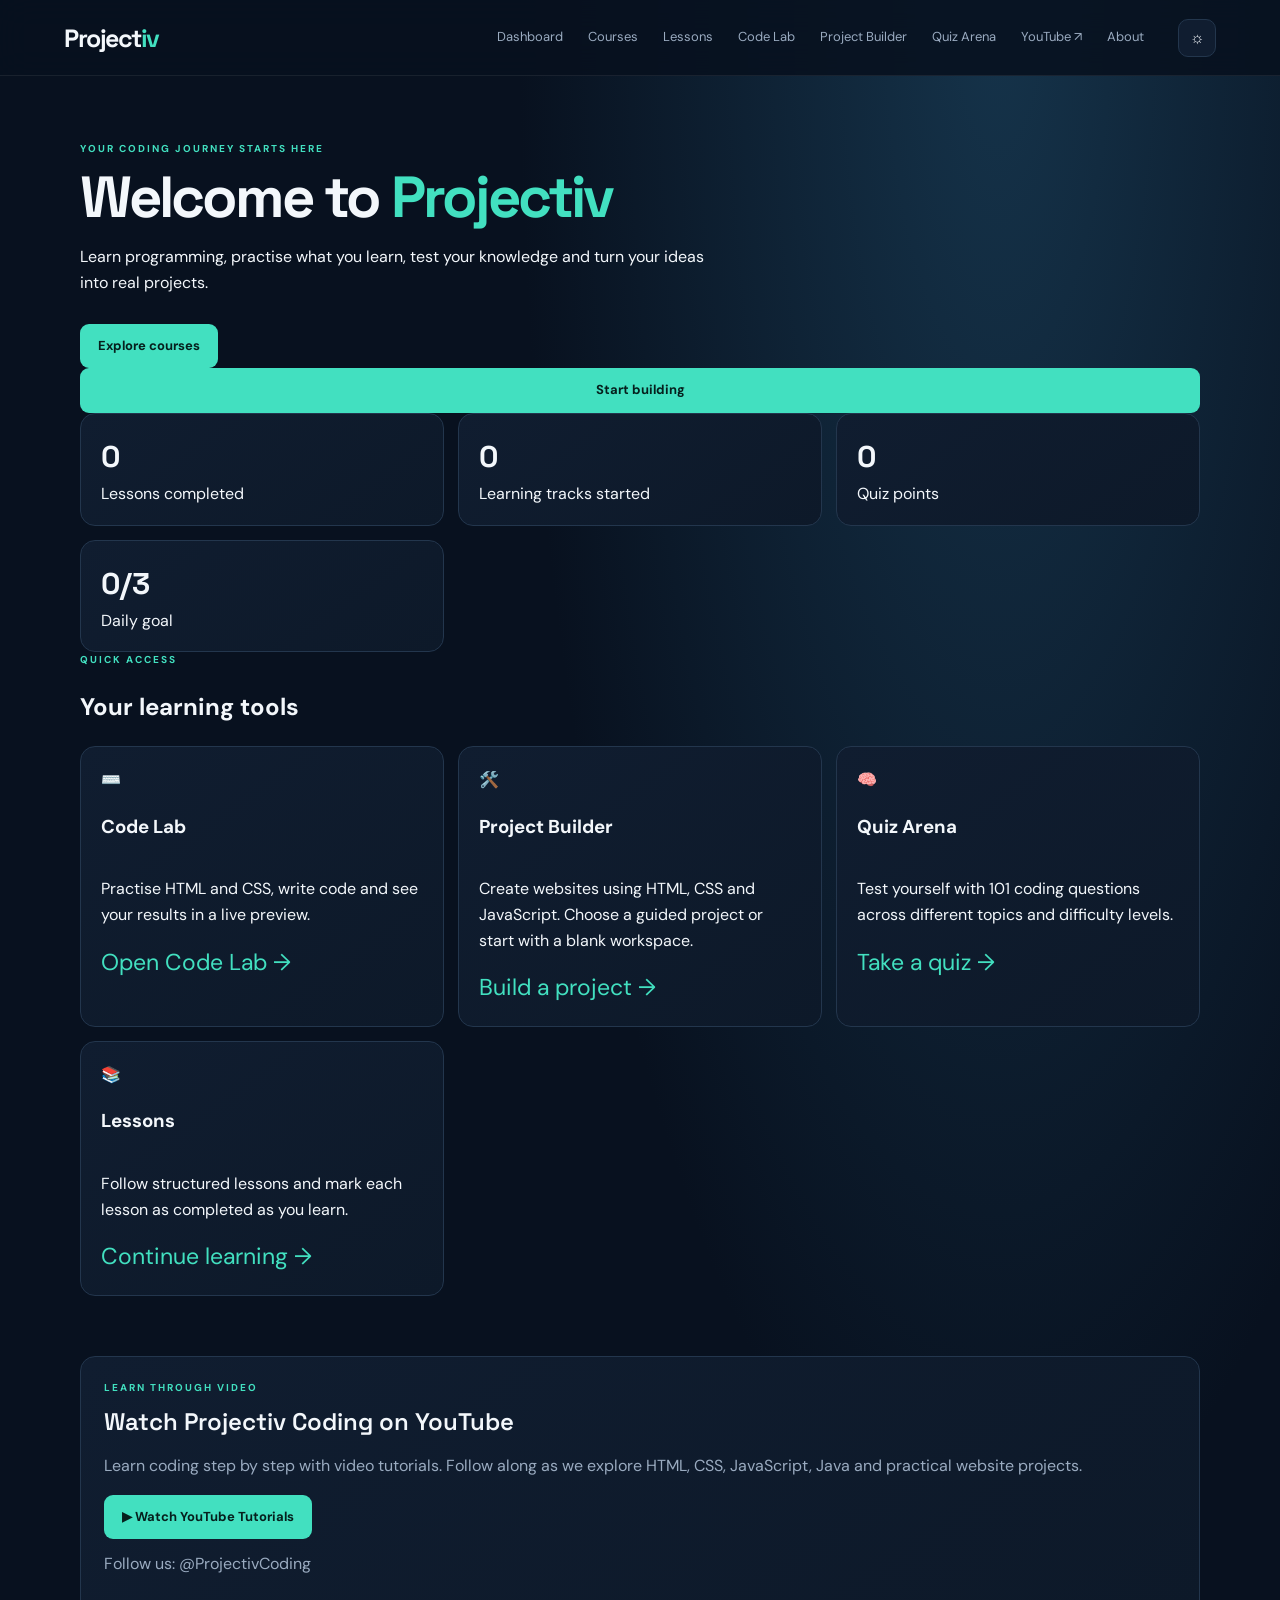
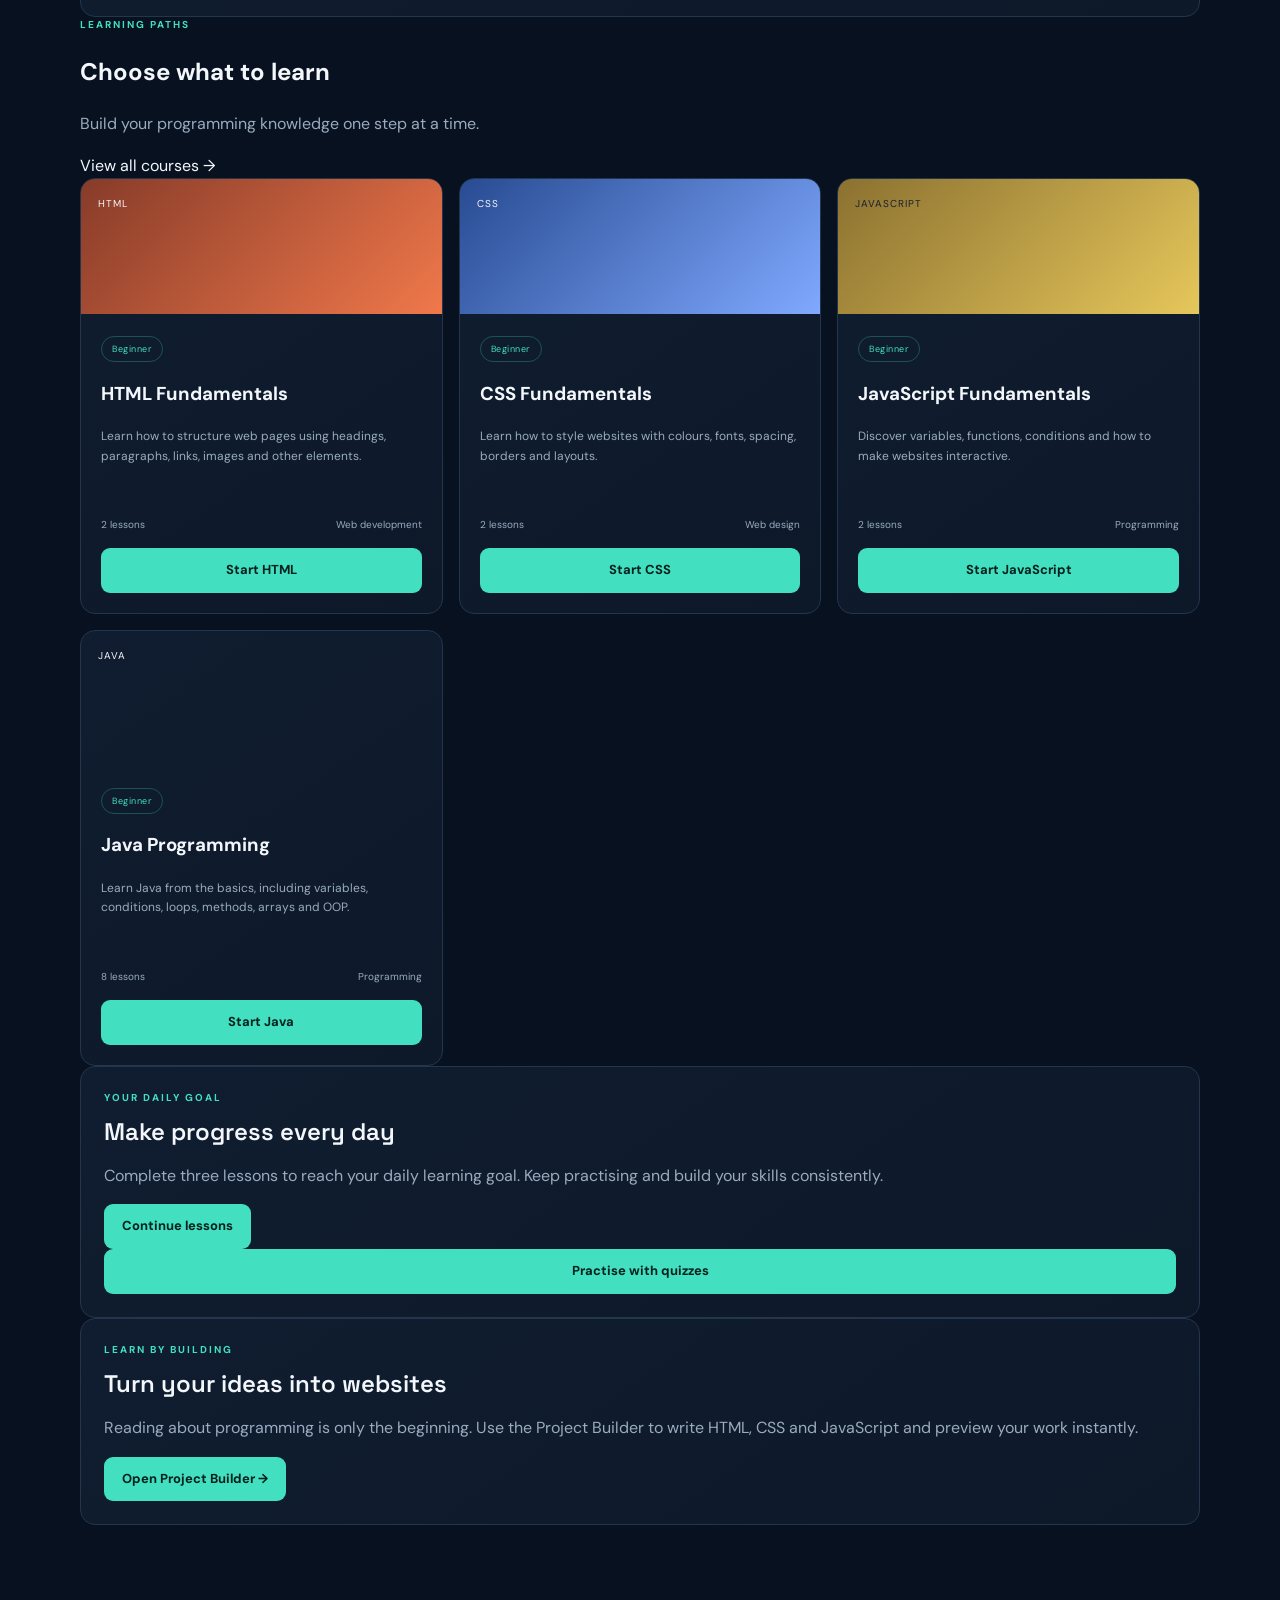
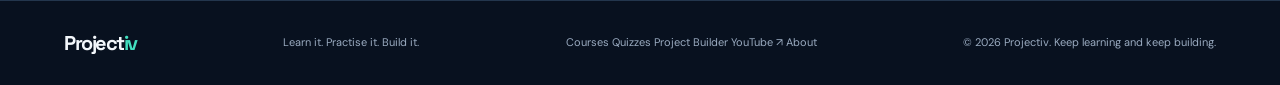
==== commit a3aa7b74: "Add files via upload" ====
--- a/index.html
+++ b/index.html
@@ -1,3 +1,4 @@
+
 <!doctype html>
 <html lang="en">
 <head>
@@ -8,350 +9,225 @@
   <meta name="description" content="Learn HTML, CSS, JavaScript and Java. Practise coding and build real projects with Projectiv.">
   <link rel="stylesheet" href="assets/style.css">
 </head>
-
 <body>
 
-  <!-- HEADER -->
-  <header class="topbar">
-    <a class="brand" href="index.html">
-      Project<span>iv</span>
-    </a>
-
-    <button
-      class="menu-btn"
-      id="menuBtn"
-      aria-label="Open navigation menu"
-      type="button"
-    >☰</button>
-
-    <nav id="nav">
-      <a href="index.html">Dashboard</a>
-      <a href="courses.html">Courses</a>
-      <a href="lessons.html">Lessons</a>
-      <a href="practice.html">Code Lab</a>
-      <a href="project-builder.html">Project Builder</a>
-      <a href="quizzes.html">Quiz Arena</a>
-      <a href="about.html">About</a>
-    </nav>
-
-    <button
-      class="theme-btn"
-      id="themeBtn"
-      type="button"
-      aria-label="Toggle colour theme"
-    >☼</button>
-  </header>
-
-
-  <!-- MAIN DASHBOARD -->
-  <main class="wrap page">
-
-    <!-- WELCOME -->
-    <section class="hero">
-      <div class="eyebrow">YOUR CODING JOURNEY STARTS HERE</div>
-
-      <h1>Welcome to <span>Projectiv</span></h1>
-
-      <p class="lead">
-        Learn programming, practise what you learn, test your knowledge
-        and turn your ideas into real projects.
-      </p>
-
-      <div class="hero-actions">
-        <a class="btn" href="courses.html">Explore courses</a>
-        <a class="btn btn-wide" href="project-builder.html">
-          Start building
-        </a>
+<header class="topbar">
+  <a class="brand" href="index.html">Project<span>iv</span></a>
+
+  <button class="menu-btn" id="menuBtn" aria-label="Open navigation menu" type="button">☰</button>
+
+  <nav id="nav">
+    <a href="index.html">Dashboard</a>
+    <a href="courses.html">Courses</a>
+    <a href="lessons.html">Lessons</a>
+    <a href="practice.html">Code Lab</a>
+    <a href="project-builder.html">Project Builder</a>
+    <a href="quizzes.html">Quiz Arena</a>
+    <a href="https://www.youtube.com/@ProjectivCoding" target="_blank" rel="noopener noreferrer">YouTube ↗</a>
+    <a href="about.html">About</a>
+  </nav>
+
+  <button class="theme-btn" id="themeBtn" type="button" aria-label="Toggle colour theme">☼</button>
+</header>
+
+<main class="wrap page">
+
+  <section class="hero">
+    <div class="eyebrow">YOUR CODING JOURNEY STARTS HERE</div>
+    <h1>Welcome to <span>Projectiv</span></h1>
+    <p class="lead">
+      Learn programming, practise what you learn, test your knowledge
+      and turn your ideas into real projects.
+    </p>
+    <div class="hero-actions">
+      <a class="btn" href="courses.html">Explore courses</a>
+      <a class="btn btn-wide" href="project-builder.html">Start building</a>
+    </div>
+  </section>
+
+  <section class="stats">
+    <div class="stat">
+      <strong id="lessonsDone">0</strong>
+      <span>Lessons completed</span>
+    </div>
+    <div class="stat">
+      <strong id="coursesStarted">0</strong>
+      <span>Learning tracks started</span>
+    </div>
+    <div class="stat">
+      <strong id="quizPoints">0</strong>
+      <span>Quiz points</span>
+    </div>
+    <div class="stat">
+      <strong id="goalCount">0/3</strong>
+      <span>Daily goal</span>
+    </div>
+  </section>
+
+  <section class="section">
+    <div class="section-heading">
+      <div>
+        <div class="eyebrow">QUICK ACCESS</div>
+        <h2>Your learning tools</h2>
       </div>
-    </section>
-
-
-    <!-- STATISTICS -->
-    <section class="stats">
-
-      <div class="stat">
-        <strong id="lessonsDone">0</strong>
-        <span>Lessons completed</span>
+    </div>
+
+    <div class="tool-grid">
+      <a class="tool-card" href="practice.html">
+        <div class="tool-icon">⌨️</div>
+        <h3>Code Lab</h3>
+        <p>Practise HTML and CSS, write code and see your results in a live preview.</p>
+        <span class="card-link">Open Code Lab →</span>
+      </a>
+
+      <a class="tool-card" href="project-builder.html">
+        <div class="tool-icon">🛠️</div>
+        <h3>Project Builder</h3>
+        <p>Create websites using HTML, CSS and JavaScript. Choose a guided project or start with a blank workspace.</p>
+        <span class="card-link">Build a project →</span>
+      </a>
+
+      <a class="tool-card" href="quizzes.html">
+        <div class="tool-icon">🧠</div>
+        <h3>Quiz Arena</h3>
+        <p>Test yourself with 101 coding questions across different topics and difficulty levels.</p>
+        <span class="card-link">Take a quiz →</span>
+      </a>
+
+      <a class="tool-card" href="lessons.html">
+        <div class="tool-icon">📚</div>
+        <h3>Lessons</h3>
+        <p>Follow structured lessons and mark each lesson as completed as you learn.</p>
+        <span class="card-link">Continue learning →</span>
+      </a>
+    </div>
+  </section>
+
+  <!-- YOUTUBE LEARNING SECTION -->
+  <section class="section">
+    <div class="panel">
+      <div class="eyebrow">LEARN THROUGH VIDEO</div>
+      <h2>Watch Projectiv Coding on YouTube</h2>
+      <p class="muted">
+        Learn coding step by step with video tutorials.
+        Follow along as we explore HTML, CSS, JavaScript, Java
+        and practical website projects.
+      </p>
+      <a class="btn" href="https://www.youtube.com/@ProjectivCoding"
+         target="_blank" rel="noopener noreferrer">
+        ▶ Watch YouTube Tutorials
+      </a>
+      <p class="muted" style="margin-top:12px;">
+        Follow us: @ProjectivCoding
+      </p>
+    </div>
+  </section>
+
+  <section class="section">
+    <div class="section-heading">
+      <div>
+        <div class="eyebrow">LEARNING PATHS</div>
+        <h2>Choose what to learn</h2>
+        <p class="muted">Build your programming knowledge one step at a time.</p>
       </div>
-
-      <div class="stat">
-        <strong id="coursesStarted">0</strong>
-        <span>Learning tracks started</span>
+      <a href="courses.html" class="text-link">View all courses →</a>
+    </div>
+
+    <div class="course-grid">
+
+      <article class="course-card" data-search="html web structure beginner">
+        <div class="course-top html-bg"><span>HTML</span></div>
+        <div class="course-body">
+          <span class="tag">Beginner</span>
+          <h3>HTML Fundamentals</h3>
+          <p>Learn how to structure web pages using headings, paragraphs, links, images and other elements.</p>
+          <div class="course-meta"><span>2 lessons</span><span>Web development</span></div>
+          <div class="progress-track"><div class="progress-fill" id="htmlProgress"></div></div>
+          <a class="btn btn-wide" href="lessons.html">Start HTML</a>
+        </div>
+      </article>
+
+      <article class="course-card" data-search="css styling design beginner">
+        <div class="course-top css-bg"><span>CSS</span></div>
+        <div class="course-body">
+          <span class="tag">Beginner</span>
+          <h3>CSS Fundamentals</h3>
+          <p>Learn how to style websites with colours, fonts, spacing, borders and layouts.</p>
+          <div class="course-meta"><span>2 lessons</span><span>Web design</span></div>
+          <div class="progress-track"><div class="progress-fill" id="cssProgress"></div></div>
+          <a class="btn btn-wide" href="lessons.html">Start CSS</a>
+        </div>
+      </article>
+
+      <article class="course-card" data-search="javascript programming interactive beginner">
+        <div class="course-top js-bg"><span>JAVASCRIPT</span></div>
+        <div class="course-body">
+          <span class="tag">Beginner</span>
+          <h3>JavaScript Fundamentals</h3>
+          <p>Discover variables, functions, conditions and how to make websites interactive.</p>
+          <div class="course-meta"><span>2 lessons</span><span>Programming</span></div>
+          <div class="progress-track"><div class="progress-fill" id="jsProgress"></div></div>
+          <a class="btn btn-wide" href="lessons.html">Start JavaScript</a>
+        </div>
+      </article>
+
+      <article class="course-card" data-search="java programming object oriented beginner">
+        <div class="course-top java-bg"><span>JAVA</span></div>
+        <div class="course-body">
+          <span class="tag">Beginner</span>
+          <h3>Java Programming</h3>
+          <p>Learn Java from the basics, including variables, conditions, loops, methods, arrays and OOP.</p>
+          <div class="course-meta"><span>8 lessons</span><span>Programming</span></div>
+          <a class="btn btn-wide" href="java.html">Start Java</a>
+        </div>
+      </article>
+
+    </div>
+  </section>
+
+  <section class="section">
+    <div class="panel">
+      <div class="eyebrow">YOUR DAILY GOAL</div>
+      <h2>Make progress every day</h2>
+      <p class="muted">
+        Complete three lessons to reach your daily learning goal.
+        Keep practising and build your skills consistently.
+      </p>
+      <div class="goal-actions">
+        <a class="btn" href="lessons.html">Continue lessons</a>
+        <a class="btn btn-wide" href="quizzes.html">Practise with quizzes</a>
       </div>
-
-      <div class="stat">
-        <strong id="quizPoints">0</strong>
-        <span>Quiz points</span>
-      </div>
-
-      <div class="stat">
-        <strong id="goalCount">0/3</strong>
-        <span>Daily goal</span>
-      </div>
-
-    </section>
-
-
-    <!-- QUICK ACCESS -->
-    <section class="section">
-
-      <div class="section-heading">
-        <div>
-          <div class="eyebrow">QUICK ACCESS</div>
-          <h2>Your learning tools</h2>
-        </div>
-      </div>
-
-      <div class="tool-grid">
-
-        <a class="tool-card" href="practice.html">
-          <div class="tool-icon">⌨️</div>
-          <h3>Code Lab</h3>
-          <p>
-            Practise HTML and CSS, write code and see your results
-            in a live preview.
-          </p>
-          <span class="card-link">Open Code Lab →</span>
-        </a>
-
-        <a class="tool-card" href="project-builder.html">
-          <div class="tool-icon">🛠️</div>
-          <h3>Project Builder</h3>
-          <p>
-            Create websites using HTML, CSS and JavaScript.
-            Choose a guided project or start with a blank workspace.
-          </p>
-          <span class="card-link">Build a project →</span>
-        </a>
-
-        <a class="tool-card" href="quizzes.html">
-          <div class="tool-icon">🧠</div>
-          <h3>Quiz Arena</h3>
-          <p>
-            Test yourself with 101 coding questions across
-            different topics and difficulty levels.
-          </p>
-          <span class="card-link">Take a quiz →</span>
-        </a>
-
-        <a class="tool-card" href="lessons.html">
-          <div class="tool-icon">📚</div>
-          <h3>Lessons</h3>
-          <p>
-            Follow structured lessons and mark each lesson
-            as completed as you learn.
-          </p>
-          <span class="card-link">Continue learning →</span>
-        </a>
-
-      </div>
-    </section>
-
-
-    <!-- LEARNING TRACKS -->
-    <section class="section">
-
-      <div class="section-heading">
-        <div>
-          <div class="eyebrow">LEARNING PATHS</div>
-          <h2>Choose what to learn</h2>
-          <p class="muted">
-            Build your programming knowledge one step at a time.
-          </p>
-        </div>
-
-        <a href="courses.html" class="text-link">View all courses →</a>
-      </div>
-
-
-      <div class="course-grid">
-
-        <!-- HTML -->
-        <article class="course-card" data-search="html web structure beginner">
-          <div class="course-top html-bg">
-            <span>HTML</span>
-          </div>
-
-          <div class="course-body">
-            <span class="tag">Beginner</span>
-            <h3>HTML Fundamentals</h3>
-            <p>
-              Learn how to structure web pages using headings,
-              paragraphs, links, images and other elements.
-            </p>
-
-            <div class="course-meta">
-              <span>2 lessons</span>
-              <span>Web development</span>
-            </div>
-
-            <div class="progress-track">
-              <div class="progress-fill" id="htmlProgress"></div>
-            </div>
-
-            <a class="btn btn-wide" href="lessons.html">
-              Start HTML
-            </a>
-          </div>
-        </article>
-
-
-        <!-- CSS -->
-        <article class="course-card" data-search="css styling design beginner">
-          <div class="course-top css-bg">
-            <span>CSS</span>
-          </div>
-
-          <div class="course-body">
-            <span class="tag">Beginner</span>
-            <h3>CSS Fundamentals</h3>
-            <p>
-              Learn how to style websites with colours, fonts,
-              spacing, borders and layouts.
-            </p>
-
-            <div class="course-meta">
-              <span>2 lessons</span>
-              <span>Web design</span>
-            </div>
-
-            <div class="progress-track">
-              <div class="progress-fill" id="cssProgress"></div>
-            </div>
-
-            <a class="btn btn-wide" href="lessons.html">
-              Start CSS
-            </a>
-          </div>
-        </article>
-
-
-        <!-- JAVASCRIPT -->
-        <article class="course-card" data-search="javascript programming interactive beginner">
-          <div class="course-top js-bg">
-            <span>JAVASCRIPT</span>
-          </div>
-
-          <div class="course-body">
-            <span class="tag">Beginner</span>
-            <h3>JavaScript Fundamentals</h3>
-            <p>
-              Discover variables, functions, conditions and
-              how to make websites interactive.
-            </p>
-
-            <div class="course-meta">
-              <span>2 lessons</span>
-              <span>Programming</span>
-            </div>
-
-            <div class="progress-track">
-              <div class="progress-fill" id="jsProgress"></div>
-            </div>
-
-            <a class="btn btn-wide" href="lessons.html">
-              Start JavaScript
-            </a>
-          </div>
-        </article>
-
-
-        <!-- JAVA -->
-        <article class="course-card" data-search="java programming object oriented beginner">
-          <div class="course-top java-bg">
-            <span>JAVA</span>
-          </div>
-
-          <div class="course-body">
-            <span class="tag">Beginner</span>
-            <h3>Java Programming</h3>
-            <p>
-              Learn Java from the basics, including variables,
-              conditions, loops, methods, arrays and OOP.
-            </p>
-
-            <div class="course-meta">
-              <span>8 lessons</span>
-              <span>Programming</span>
-            </div>
-
-            <a class="btn btn-wide" href="java.html">
-              Start Java
-            </a>
-          </div>
-        </article>
-
-      </div>
-    </section>
-
-
-    <!-- DAILY GOAL -->
-    <section class="section">
-
-      <div class="panel">
-        <div class="eyebrow">YOUR DAILY GOAL</div>
-
-        <h2>Make progress every day</h2>
-
-        <p class="muted">
-          Complete three lessons to reach your daily learning goal.
-          Keep practising and build your skills consistently.
-        </p>
-
-        <div class="goal-actions">
-          <a class="btn" href="lessons.html">Continue lessons</a>
-          <a class="btn btn-wide" href="quizzes.html">Practise with quizzes</a>
-        </div>
-      </div>
-
-    </section>
-
-
-    <!-- PROJECT INVITATION -->
-    <section class="section">
-
-      <div class="panel">
-        <div class="eyebrow">LEARN BY BUILDING</div>
-
-        <h2>Turn your ideas into websites</h2>
-
-        <p class="muted">
-          Reading about programming is only the beginning.
-          Use the Project Builder to write HTML, CSS and JavaScript
-          and preview your work instantly.
-        </p>
-
-        <a class="btn" href="project-builder.html">
-          Open Project Builder →
-        </a>
-      </div>
-
-    </section>
-
-  </main>
-
-
-  <!-- FOOTER -->
-  <footer class="footer">
-    <a class="brand" href="index.html">
-      Project<span>iv</span>
-    </a>
-
-    <p>Learn it. Practise it. Build it.</p>
-
-    <div class="footer-links">
-      <a href="courses.html">Courses</a>
-      <a href="quizzes.html">Quizzes</a>
-      <a href="project-builder.html">Project Builder</a>
-      <a href="about.html">About</a>
-    </div>
-
-    <p class="muted">© 2026 Projectiv. Keep learning and keep building.</p>
-  </footer>
-
-
-  <!-- MAIN SITE SCRIPT -->
-  <script src="assets/script.js"></script>
-
+    </div>
+  </section>
+
+  <section class="section">
+    <div class="panel">
+      <div class="eyebrow">LEARN BY BUILDING</div>
+      <h2>Turn your ideas into websites</h2>
+      <p class="muted">
+        Reading about programming is only the beginning.
+        Use the Project Builder to write HTML, CSS and JavaScript
+        and preview your work instantly.
+      </p>
+      <a class="btn" href="project-builder.html">Open Project Builder →</a>
+    </div>
+  </section>
+
+</main>
+
+<footer class="footer">
+  <a class="brand" href="index.html">Project<span>iv</span></a>
+  <p>Learn it. Practise it. Build it.</p>
+  <div class="footer-links">
+    <a href="courses.html">Courses</a>
+    <a href="quizzes.html">Quizzes</a>
+    <a href="project-builder.html">Project Builder</a>
+    <a href="https://www.youtube.com/@ProjectivCoding" target="_blank" rel="noopener noreferrer">YouTube ↗</a>
+    <a href="about.html">About</a>
+  </div>
+  <p class="muted">© 2026 Projectiv. Keep learning and keep building.</p>
+</footer>
+
+<script src="assets/script.js"></script>
 </body>
-		</html>+</html>
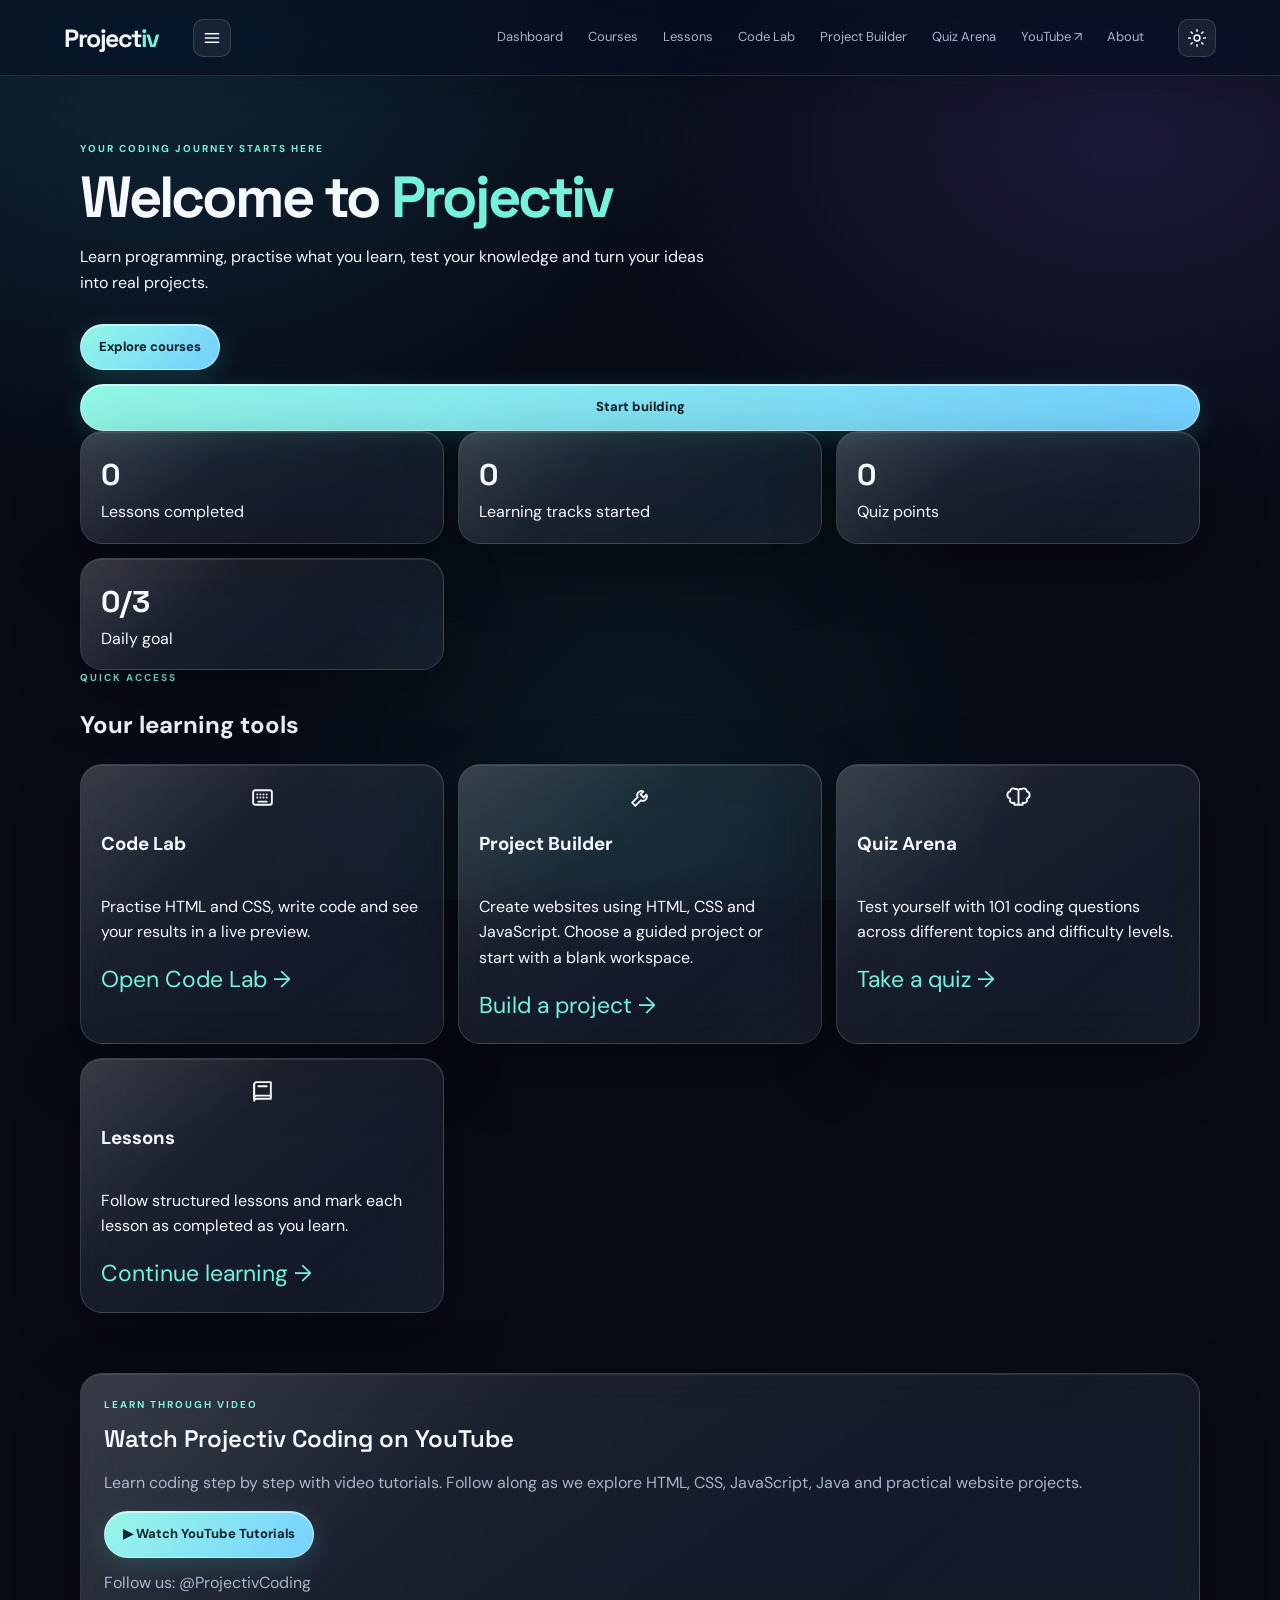
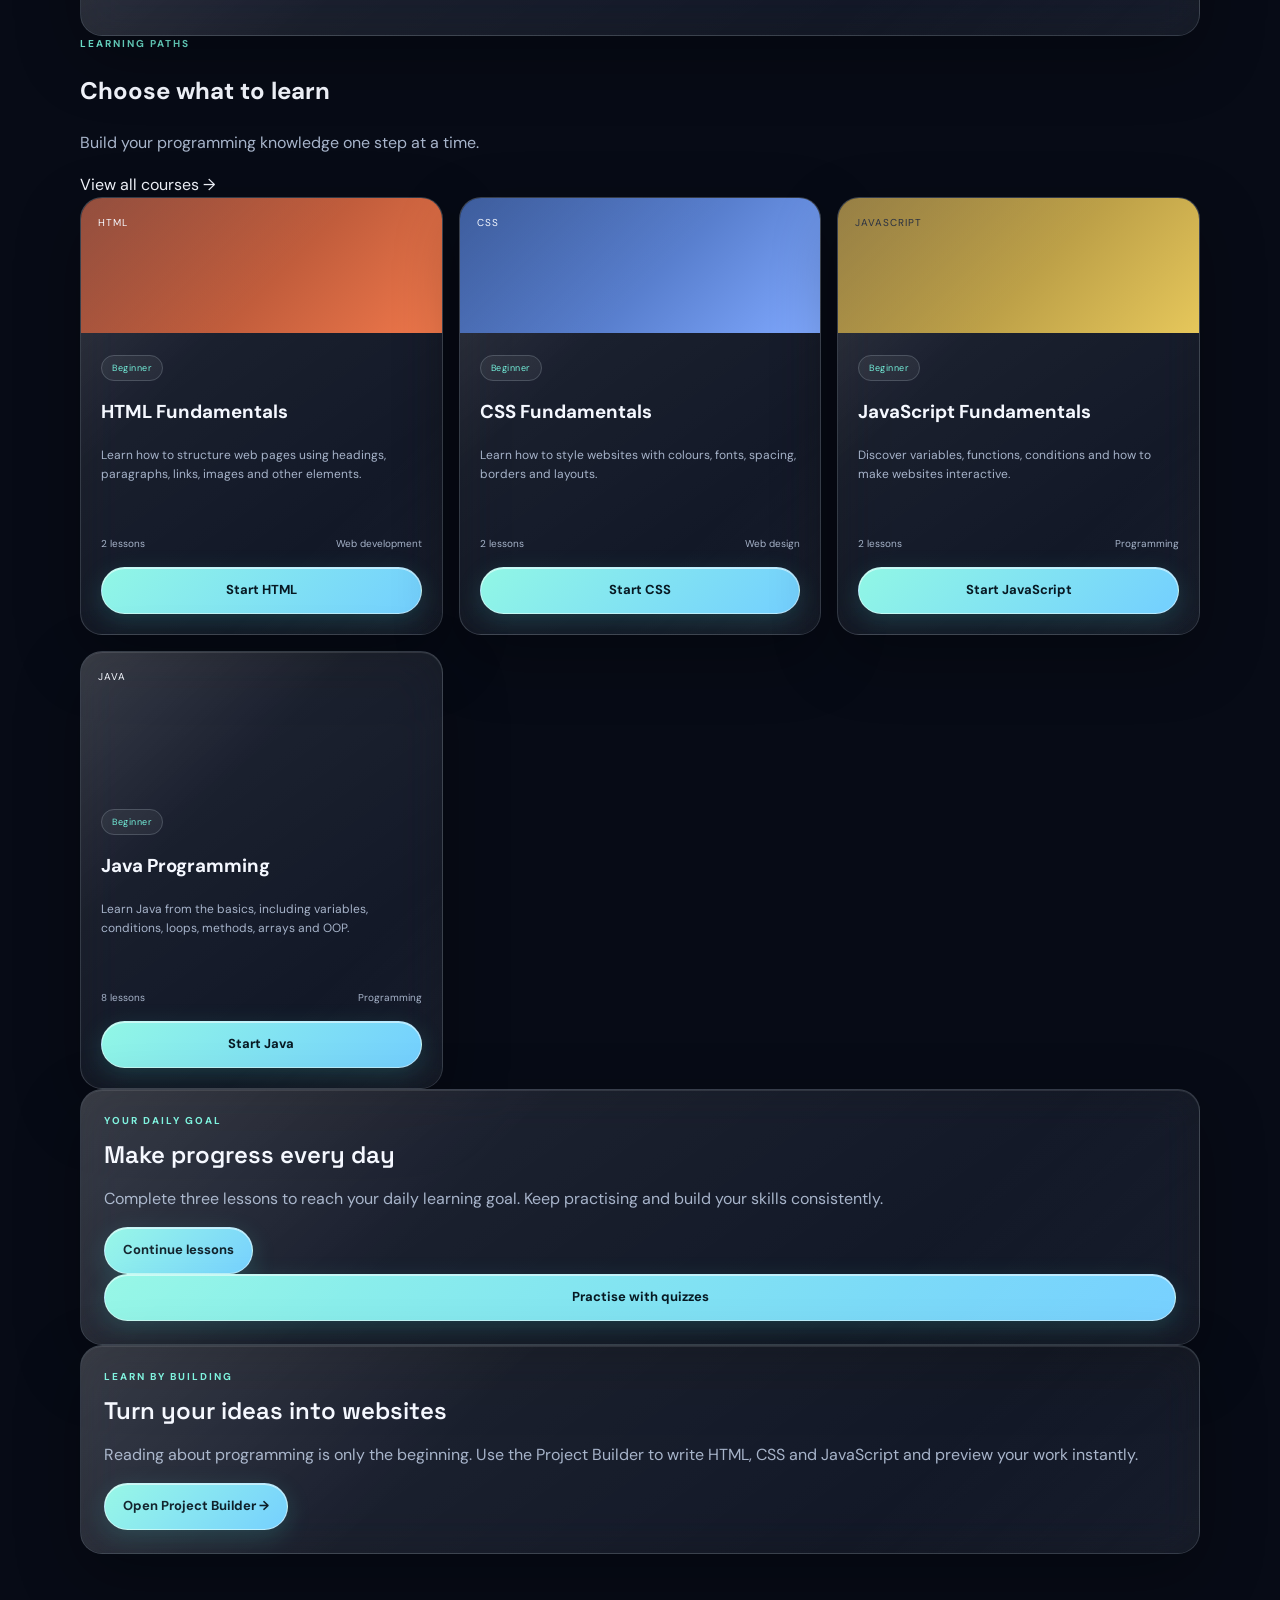
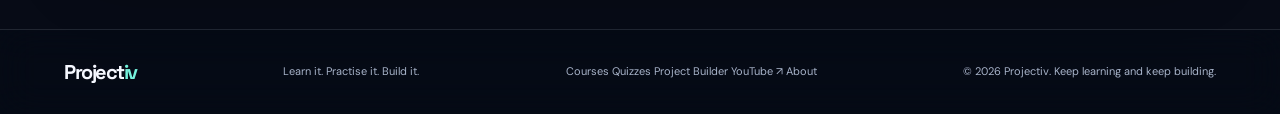
==== commit 0c90e8af: "Add files via upload" ====
--- a/index.html
+++ b/index.html
@@ -14,7 +14,7 @@
 <header class="topbar">
   <a class="brand" href="index.html">Project<span>iv</span></a>
 
-  <button class="menu-btn" id="menuBtn" aria-label="Open navigation menu" type="button">☰</button>
+  <button class="menu-btn" id="menuBtn" aria-label="Open navigation menu" type="button"><svg class="ui-icon" viewBox="0 0 24 24" aria-hidden="true"><path d="M4 7h16M4 12h16M4 17h16"/></svg></button>
 
   <nav id="nav">
     <a href="index.html">Dashboard</a>
@@ -27,7 +27,7 @@
     <a href="about.html">About</a>
   </nav>
 
-  <button class="theme-btn" id="themeBtn" type="button" aria-label="Toggle colour theme">☼</button>
+  <button class="theme-btn" id="themeBtn" type="button" aria-label="Toggle colour theme"><svg class="ui-icon" viewBox="0 0 24 24" aria-hidden="true"><circle cx="12" cy="12" r="3.5"/><path d="M12 2v2m0 16v2M4.93 4.93l1.42 1.42m11.3 11.3 1.42 1.42M2 12h2m16 0h2M4.93 19.07l1.42-1.42m11.3-11.3 1.42-1.42"/></svg></button>
 </header>
 
 <main class="wrap page">
@@ -74,28 +74,28 @@
 
     <div class="tool-grid">
       <a class="tool-card" href="practice.html">
-        <div class="tool-icon">⌨️</div>
+        <div class="tool-icon"><svg class="tool-svg" viewBox="0 0 24 24" aria-hidden="true"><rect x="3" y="5" width="18" height="14" rx="2"/><path d="M7 9h.01M10 9h.01M13 9h.01M16 9h.01M7 12h.01M10 12h.01M13 12h.01M16 12h.01M8 16h8"/></svg></div>
         <h3>Code Lab</h3>
         <p>Practise HTML and CSS, write code and see your results in a live preview.</p>
         <span class="card-link">Open Code Lab →</span>
       </a>
 
       <a class="tool-card" href="project-builder.html">
-        <div class="tool-icon">🛠️</div>
+        <div class="tool-icon"><svg class="tool-svg" viewBox="0 0 24 24" aria-hidden="true"><path d="M14.7 6.3a4 4 0 0 0-5.4 5.4L4 17l3 3 5.3-5.3a4 4 0 0 0 5.4-5.4L15 12l-3-3z"/></svg></div>
         <h3>Project Builder</h3>
         <p>Create websites using HTML, CSS and JavaScript. Choose a guided project or start with a blank workspace.</p>
         <span class="card-link">Build a project →</span>
       </a>
 
       <a class="tool-card" href="quizzes.html">
-        <div class="tool-icon">🧠</div>
+        <div class="tool-icon"><svg class="tool-svg" viewBox="0 0 24 24" aria-hidden="true"><path d="M9 4a3 3 0 0 0-5 2.2A3.5 3.5 0 0 0 4 13a3 3 0 0 0 4 4v2h4V5a3 3 0 0 0-3-1zM15 4a3 3 0 0 1 5 2.2A3.5 3.5 0 0 1 20 13a3 3 0 0 1-4 4v2h-4V5a3 3 0 0 1 3-1z"/></svg></div>
         <h3>Quiz Arena</h3>
         <p>Test yourself with 101 coding questions across different topics and difficulty levels.</p>
         <span class="card-link">Take a quiz →</span>
       </a>
 
       <a class="tool-card" href="lessons.html">
-        <div class="tool-icon">📚</div>
+        <div class="tool-icon"><svg class="tool-svg" viewBox="0 0 24 24" aria-hidden="true"><path d="M4 5.5A2.5 2.5 0 0 1 6.5 3H20v16H6.5A2.5 2.5 0 0 0 4 21z"/><path d="M4 5.5v13A2.5 2.5 0 0 1 6.5 16H20M8 7h8"/></svg></div>
         <h3>Lessons</h3>
         <p>Follow structured lessons and mark each lesson as completed as you learn.</p>
         <span class="card-link">Continue learning →</span>
--- a/assets/style.css
+++ b/assets/style.css
@@ -3,3 +3,331 @@
 *{box-sizing:border-box}html{scroll-behavior:smooth}body{margin:0;background:radial-gradient(ellipse at 78% 0%,#15334a 0,transparent 34%),var(--bg);color:var(--text);font-family:'DM Sans',sans-serif;line-height:1.6}a{color:inherit;text-decoration:none}button,input,textarea{font:inherit}.topbar{height:76px;display:flex;align-items:center;gap:34px;padding:0 max(5vw,22px);border-bottom:1px solid #ffffff12;background:#08111fdd;position:sticky;top:0;z-index:5;backdrop-filter:blur(16px)}.brand{font:700 25px 'Space Grotesk';letter-spacing:-1.5px}.brand span,h1 span,.about h1 span{color:var(--teal)}nav{display:flex;gap:25px;margin-left:auto}nav a{font-size:13px;color:var(--muted)}nav a:hover,nav a.active{color:var(--teal)}.theme-btn,.menu-btn{border:1px solid var(--line);background:var(--surface);color:var(--text);border-radius:10px;width:38px;height:38px;cursor:pointer}.menu-btn{display:none}.wrap{width:min(1120px,90%);margin:auto}.welcome{min-height:430px;display:grid;grid-template-columns:1.1fr .9fr;align-items:center;gap:35px;padding:55px 0}.eyebrow{font-size:10px;letter-spacing:2px;font-weight:700;color:var(--teal);margin:0 0 10px}.welcome h1,.page h1{font:700 clamp(42px,6vw,68px)/1.04 'Space Grotesk';letter-spacing:-3px;margin:0 0 17px}.muted{color:var(--muted)}.welcome .muted{max-width:440px;margin-bottom:25px}.btn{display:inline-flex;justify-content:center;align-items:center;gap:16px;background:var(--teal);color:#06201d;padding:12px 18px;border:0;border-radius:9px;font-weight:700;font-size:13px;cursor:pointer}.btn:hover{filter:brightness(1.08);transform:translateY(-1px)}.welcome-art{height:310px;position:relative;display:grid;place-items:center}.orbit{position:absolute;border:1px solid #42e0c044;border-radius:50%;transform:rotate(-25deg)}.orbit-one{width:340px;height:180px}.orbit-two{width:290px;height:250px;transform:rotate(45deg);border-color:#80a9ff44}.code-card{z-index:1;background:linear-gradient(145deg,#1b3049,#0d1929);border:1px solid #38516a;border-radius:16px;padding:25px 32px;box-shadow:var(--shadow);display:grid;gap:7px;transform:rotate(-4deg);min-width:240px}.code-card span,.code-card small{color:var(--muted);font-size:10px;letter-spacing:1px}.code-card code{font:600 18px 'Space Grotesk'}.code-card .accent{color:var(--teal)}.section-head{display:flex;justify-content:space-between;align-items:end;margin:22px 0 15px}.section-head h2,.panel h2{font:600 24px 'Space Grotesk';margin:0}.pill,.tag{font-size:10px;letter-spacing:.5px;border:1px solid var(--line);border-radius:30px;padding:6px 10px;color:var(--muted)}.stats{display:grid;grid-template-columns:repeat(3,1fr);gap:14px}.stat,.panel,.course-card,.tool-card{background:linear-gradient(145deg,var(--surface),#0d1929);border:1px solid var(--line);border-radius:15px}.stat{padding:18px 20px;position:relative}.stat-icon{position:absolute;right:18px;top:16px;color:var(--teal);font-size:20px}.stat p{color:var(--muted);font-size:12px;margin:0}.stat strong{display:block;font:700 30px 'Space Grotesk';margin:5px 0}.stat small{color:var(--muted);font-size:10px}.dashboard-grid{display:grid;grid-template-columns:1.5fr .8fr;gap:16px;margin-top:17px}.panel{padding:23px}.panel-title{display:flex;justify-content:space-between;align-items:center;margin-bottom:16px}.panel-title a{font-size:11px;color:var(--teal)}.path-item{display:flex;gap:13px;align-items:center;padding:13px 0;border-top:1px solid var(--line)}.path-symbol{width:40px;height:40px;border-radius:11px;display:grid;place-items:center;font:700 16px 'Space Grotesk';flex:none}.html{background:#f0784b22;color:#ff986e}.css{background:#80a9ff22;color:var(--blue)}.js{background:#f3d66d22;color:#f3d66d}.path-copy{flex:1}.path-copy b{font-size:13px}.path-copy small{display:block;color:var(--muted);font-size:10px}.progress{height:5px;background:#25374b;border-radius:8px;overflow:hidden;margin-top:8px}.progress i{display:block;width:0;height:100%;background:var(--teal);border-radius:8px;transition:width .3s}.round-link{width:30px;height:30px;border:1px solid var(--line);border-radius:50%;display:grid;place-items:center;color:var(--teal)}.goal-panel{background:linear-gradient(145deg,#123b40,#102334)}.goal-panel h2{font-size:27px;line-height:1.15;margin:12px 0}.goal-panel .muted{font-size:12px}.goal-ring{width:105px;height:105px;border:7px solid #ffffff20;border-top-color:var(--teal);border-right-color:var(--teal);border-radius:50%;display:grid;place-items:center;margin:18px auto}.goal-ring div{text-align:center}.goal-ring strong,.goal-ring small{display:block}.goal-ring strong{font:700 19px 'Space Grotesk'}.goal-ring small{font-size:9px;color:var(--muted)}.btn-wide{width:100%}.tool-grid{display:grid;grid-template-columns:repeat(3,1fr);gap:14px;margin-bottom:60px}.tool-card{padding:20px;display:flex;flex-direction:column;min-height:170px;transition:.2s}.tool-card:hover,.course-card:hover{transform:translateY(-3px);border-color:#42e0c088}.tool-card>span{color:var(--teal);font-size:23px}.tool-card b{margin:8px 0 3px}.tool-card small{color:var(--muted);font-size:11px}.tool-card em{font-style:normal;color:var(--teal);font-size:11px;margin-top:auto;padding-top:13px}.page{padding:65px 0 75px;min-height:75vh}.page h1{font-size:clamp(39px,5vw,58px)}.lead{max-width:650px;margin-bottom:28px}.filter-row{display:flex;gap:12px;align-items:center;margin:28px 0 18px}.search{background:var(--surface);border:1px solid var(--line);border-radius:9px;color:var(--text);padding:11px 14px;min-width:240px;outline:none}.search:focus,textarea:focus{border-color:var(--teal)}.course-grid{display:grid;grid-template-columns:repeat(3,1fr);gap:16px}.course-card{overflow:hidden;transition:.2s}.course-top{height:135px;padding:17px;display:flex;flex-direction:column;justify-content:space-between}.course-top span{font-size:10px;letter-spacing:1px}.course-top b{font:700 45px 'Space Grotesk'}.html-bg{background:linear-gradient(135deg,#873b29,#f0784b)}.css-bg{background:linear-gradient(135deg,#284b92,#80a9ff)}.js-bg{background:linear-gradient(135deg,#8b7130,#e6c75b);color:#182033}.course-body{padding:20px}.course-body h2{font:600 20px 'Space Grotesk';margin:8px 0}.course-body p{color:var(--muted);font-size:12px;min-height:75px}.tag{font-size:9px;color:var(--teal);border-color:#42e0c044}.course-meta{display:flex;justify-content:space-between;color:var(--muted);font-size:10px;margin:15px 0}.lesson-group{margin:30px 0}.lesson-heading{display:flex;align-items:center;gap:14px;margin-bottom:13px}.lesson-heading h2{font:600 22px 'Space Grotesk';margin:0}.lesson-heading p{margin:0;font-size:12px}.lesson-list{display:grid;gap:12px}.lesson{display:flex;justify-content:space-between;align-items:center;gap:20px;padding:20px;background:var(--surface);border:1px solid var(--line);border-radius:13px}.lesson h3{margin:5px 0;font:600 17px 'Space Grotesk'}.lesson p{color:var(--muted);font-size:12px;margin:0 0 10px}.lesson pre{background:#07101c;padding:12px;border-radius:8px;overflow:auto;color:#a9e9dd;font-size:11px}.complete-btn,.small-btn{background:transparent;border:1px solid var(--teal);color:var(--teal);padding:9px 12px;border-radius:8px;font-size:11px;cursor:pointer;white-space:nowrap}.complete-btn.done{background:#42e0c022;color:var(--teal)}.note{font-size:12px;margin-top:25px}.note a{color:var(--teal);text-decoration:underline}.lab{display:grid;grid-template-columns:1fr 1fr;gap:14px}.editor,.preview{background:var(--surface);border:1px solid var(--line);border-radius:13px;overflow:hidden}.editor-head,.preview-head{display:flex;justify-content:space-between;align-items:center;padding:12px 15px;color:var(--muted);font-size:10px;letter-spacing:1px;border-bottom:1px solid var(--line)}textarea{display:block;width:100%;height:150px;resize:vertical;background:#091422;color:#bdeee4;border:0;border-bottom:1px solid var(--line);padding:15px;font:12px/1.6 monospace;outline:none}.editor>.btn{margin:13px;width:calc(100% - 26px)}.preview{display:flex;flex-direction:column;min-height:420px}.preview iframe{width:100%;flex:1;min-height:370px;background:white;border:0}.live-dot{color:var(--teal)}.quiz{max-width:700px;margin:25px auto}.quiz-top{display:flex;justify-content:space-between;color:var(--muted);font-size:10px}.quiz-progress{margin:18px 0 28px}.quiz h2{font:600 25px 'Space Grotesk';margin-bottom:20px}.answers{display:grid;gap:10px}.answer{padding:13px 15px;border:1px solid var(--line);border-radius:9px;background:var(--surface2);color:var(--text);text-align:left;cursor:pointer}.answer:hover,.answer.selected{border-color:var(--teal)}.answer.correct{border-color:#4cce8a;background:#17412f}.answer.wrong{border-color:#ed7777;background:#48282b}.feedback{min-height:24px;color:var(--muted);font-size:12px}.quiz-actions{text-align:right}.result{text-align:center;max-width:500px;margin:25px auto}.result h2{font-size:32px}.result h2 span{color:var(--teal)}.about{max-width:900px}.about-cards{display:grid;grid-template-columns:repeat(3,1fr);gap:13px;margin:30px 0}.about-cards p{font-size:12px}footer{border-top:1px solid var(--line);padding:22px 5%;display:flex;justify-content:space-between;align-items:center;color:var(--muted);font-size:11px}footer .brand{color:var(--text);font-size:20px}
 body.light{--bg:#f2f6f8;--surface:#fff;--surface2:#edf3f6;--text:#142337;--muted:#62748a;--line:#d8e2e9;background:radial-gradient(ellipse at 78% 0%,#d7f3ee 0,transparent 35%),var(--bg)}body.light .topbar{background:#f2f6f8e8}body.light .code-card{background:#fff}body.light .lesson pre,body.light textarea{background:#eaf1f4;color:#17423d}body.light .preview{background:#fff}
 @media(max-width:760px){.topbar{height:65px;gap:12px}.menu-btn{display:block;margin-left:auto}nav{display:none;position:absolute;top:64px;left:0;right:0;background:var(--surface);padding:18px 5%;flex-direction:column;gap:15px;border-bottom:1px solid var(--line)}nav.open{display:flex}.theme-btn{flex:none}.welcome{grid-template-columns:1fr;padding:48px 0 25px}.welcome-art{height:220px}.orbit-one{width:280px}.orbit-two{width:250px}.stats{grid-template-columns:1fr}.stat{padding:13px 17px}.dashboard-grid,.lab{grid-template-columns:1fr}.tool-grid,.course-grid,.about-cards{grid-template-columns:1fr}.tool-card{min-height:145px}.page{padding-top:45px}.lesson{align-items:flex-start;flex-direction:column}.lesson .complete-btn{align-self:flex-end}.filter-row{align-items:stretch;flex-direction:column}.search{min-width:0;width:100%}.preview{min-height:350px}footer{gap:10px;flex-wrap:wrap}}
+
+
+/* =========================================================
+   PROJECTIV — LIQUID GLASS VISUAL LAYER
+   This layer changes appearance only. Existing selectors,
+   HTML structure, JavaScript hooks and functionality remain.
+   ========================================================= */
+
+:root {
+  --bg: #070b16;
+  --surface: rgba(24, 34, 55, .58);
+  --surface2: rgba(35, 49, 75, .58);
+  --text: #f5f8ff;
+  --muted: #a7b4ca;
+  --line: rgba(220, 235, 255, .16);
+  --teal: #75f2dc;
+  --blue: #9bbcff;
+  --shadow: 0 22px 65px rgba(0, 0, 0, .30);
+  --glass: rgba(255, 255, 255, .075);
+  --glass-strong: rgba(255, 255, 255, .12);
+}
+
+body {
+  background:
+    radial-gradient(ellipse at 12% 5%, rgba(38, 118, 151, .25), transparent 36%),
+    radial-gradient(ellipse at 88% 16%, rgba(91, 78, 170, .22), transparent 34%),
+    radial-gradient(ellipse at 50% 90%, rgba(25, 126, 116, .13), transparent 42%),
+    var(--bg);
+  background-attachment: fixed;
+}
+
+.topbar {
+  background: rgba(9, 15, 29, .66);
+  border-bottom: 1px solid rgba(255,255,255,.12);
+  box-shadow: 0 8px 32px rgba(0,0,0,.12);
+  -webkit-backdrop-filter: blur(24px) saturate(165%);
+  backdrop-filter: blur(24px) saturate(165%);
+}
+
+.theme-btn, .menu-btn {
+  background: var(--glass);
+  border-color: var(--line);
+  -webkit-backdrop-filter: blur(18px);
+  backdrop-filter: blur(18px);
+  transition: background .2s ease, border-color .2s ease, transform .2s ease;
+}
+.theme-btn:hover, .menu-btn:hover {
+  background: var(--glass-strong);
+  border-color: rgba(117,242,220,.45);
+  transform: translateY(-1px);
+}
+
+.btn {
+  background: linear-gradient(135deg, #91f7e5, #73cfff);
+  color: #071923;
+  border: 1px solid rgba(255,255,255,.48);
+  border-radius: 999px;
+  box-shadow: 0 7px 24px rgba(69, 220, 205, .18), inset 0 1px 0 rgba(255,255,255,.55);
+  transition: transform .22s ease, box-shadow .22s ease, filter .22s ease;
+}
+.btn:hover {
+  transform: translateY(-2px);
+  box-shadow: 0 12px 30px rgba(69, 220, 205, .25), inset 0 1px 0 rgba(255,255,255,.65);
+}
+
+.code-card,
+.stat,
+.panel,
+.course-card,
+.tool-card,
+.lesson,
+.editor,
+.preview,
+.quiz,
+.answer,
+.about-cards > div {
+  background: linear-gradient(145deg, rgba(255,255,255,.115), rgba(255,255,255,.035));
+  border: 1px solid rgba(225, 240, 255, .17);
+  box-shadow: var(--shadow), inset 0 1px 0 rgba(255,255,255,.10);
+  -webkit-backdrop-filter: blur(22px) saturate(145%);
+  backdrop-filter: blur(22px) saturate(145%);
+}
+
+.code-card {
+  border-radius: 24px;
+  background: linear-gradient(145deg, rgba(55,83,112,.72), rgba(15,28,49,.72));
+}
+
+.stat, .panel, .course-card, .tool-card, .lesson,
+.editor, .preview {
+  border-radius: 22px;
+}
+
+.stat, .panel, .course-body, .tool-card, .lesson,
+.editor, .preview, .answer {
+  position: relative;
+}
+
+.stat::before, .panel::before, .course-card::before,
+.tool-card::before, .lesson::before, .editor::before,
+.preview::before, .code-card::before {
+  content: "";
+  position: absolute;
+  inset: 0;
+  border-radius: inherit;
+  pointer-events: none;
+  background: linear-gradient(135deg, rgba(255,255,255,.10), transparent 35%, transparent 72%, rgba(255,255,255,.035));
+}
+
+.stat, .panel, .tool-card, .course-card, .lesson {
+  transition: transform .24s ease, border-color .24s ease, box-shadow .24s ease;
+}
+.stat:hover, .panel:hover, .tool-card:hover, .course-card:hover, .lesson:hover {
+  border-color: rgba(117,242,220,.36);
+  box-shadow: 0 25px 70px rgba(0,0,0,.34), inset 0 1px 0 rgba(255,255,255,.13);
+}
+.tool-card:hover, .course-card:hover { transform: translateY(-4px); }
+
+.goal-panel {
+  background: linear-gradient(145deg, rgba(36,126,127,.55), rgba(24,49,75,.66));
+  border-color: rgba(117,242,220,.25);
+}
+
+.pill, .tag {
+  background: rgba(255,255,255,.055);
+  border-color: rgba(225,240,255,.18);
+  -webkit-backdrop-filter: blur(12px);
+  backdrop-filter: blur(12px);
+}
+
+.search, textarea, .answer {
+  background: rgba(8, 17, 32, .58);
+  border-color: rgba(225,240,255,.16);
+  border-radius: 14px;
+}
+.search:focus, textarea:focus {
+  border-color: rgba(117,242,220,.65);
+  box-shadow: 0 0 0 3px rgba(117,242,220,.10);
+}
+
+.complete-btn, .small-btn {
+  border-radius: 999px;
+  background: rgba(117,242,220,.07);
+  border-color: rgba(117,242,220,.48);
+}
+.complete-btn:hover, .small-btn:hover {
+  background: rgba(117,242,220,.15);
+}
+
+.round-link {
+  background: rgba(255,255,255,.07);
+  border-color: rgba(225,240,255,.2);
+}
+
+.lesson pre {
+  border: 1px solid rgba(225,240,255,.10);
+  border-radius: 13px;
+}
+
+.editor-head, .preview-head {
+  background: rgba(255,255,255,.035);
+}
+
+footer {
+  border-top-color: rgba(225,240,255,.12);
+  background: rgba(5,10,20,.18);
+  -webkit-backdrop-filter: blur(18px);
+  backdrop-filter: blur(18px);
+}
+
+/* Preserve a clean, readable light theme when the existing toggle is used. */
+body.light {
+  --bg: #eaf1f7;
+  --surface: rgba(255,255,255,.62);
+  --surface2: rgba(255,255,255,.76);
+  --text: #142337;
+  --muted: #60738a;
+  --line: rgba(45,70,100,.15);
+  --shadow: 0 20px 55px rgba(46,68,92,.12);
+  --glass: rgba(255,255,255,.55);
+  --glass-strong: rgba(255,255,255,.78);
+  background:
+    radial-gradient(ellipse at 12% 5%, rgba(116,205,205,.27), transparent 36%),
+    radial-gradient(ellipse at 88% 16%, rgba(159,173,244,.24), transparent 34%),
+    #eaf1f7;
+}
+body.light .topbar {
+  background: rgba(245,249,255,.68);
+  border-bottom-color: rgba(45,70,100,.12);
+}
+body.light .code-card,
+body.light .stat,
+body.light .panel,
+body.light .course-card,
+body.light .tool-card,
+body.light .lesson,
+body.light .editor,
+body.light .preview,
+body.light .answer {
+  background: linear-gradient(145deg, rgba(255,255,255,.82), rgba(255,255,255,.52));
+  border-color: rgba(45,70,100,.14);
+  box-shadow: 0 18px 48px rgba(46,68,92,.11), inset 0 1px 0 rgba(255,255,255,.85);
+}
+body.light .code-card { background: linear-gradient(145deg, rgba(255,255,255,.92), rgba(224,238,247,.78)); }
+body.light .search, body.light textarea {
+  background: rgba(255,255,255,.72);
+  color: var(--text);
+  border-color: rgba(45,70,100,.15);
+}
+body.light .lesson pre { background: rgba(228,239,245,.9); color: #17423d; }
+body.light footer { background: rgba(255,255,255,.22); }
+
+@media (max-width: 760px) {
+  nav {
+    background: rgba(13, 22, 39, .88);
+    border-bottom-color: rgba(225,240,255,.14);
+    -webkit-backdrop-filter: blur(24px) saturate(160%);
+    backdrop-filter: blur(24px) saturate(160%);
+  }
+  body.light nav { background: rgba(245,249,255,.92); }
+}
+
+/* Respect users who prefer reduced motion. */
+@media (prefers-reduced-motion: reduce) {
+  *, *::before, *::after {
+    scroll-behavior: auto !important;
+    transition-duration: .01ms !important;
+    animation-duration: .01ms !important;
+  }
+}
+
+
+/* =========================================================
+   PROJECTIV — COMPACT MOBILE DASHBOARD CARDS
+   Visual-only refinement; no HTML or JavaScript changes.
+   ========================================================= */
+@media (max-width: 760px) {
+  .stats {
+    grid-template-columns: repeat(2, minmax(0, 1fr));
+    gap: 11px;
+    align-items: stretch;
+  }
+  .stat {
+    min-width: 0;
+    min-height: 112px;
+    padding: 15px 16px;
+    border-radius: 19px;
+    display: flex;
+    flex-direction: column;
+    justify-content: center;
+    gap: 7px;
+  }
+  .stat strong {
+    display: block;
+    font-size: 29px;
+    line-height: 1.05;
+    letter-spacing: -1px;
+  }
+  .stat span {
+    display: block;
+    max-width: 100%;
+    font-size: 13px;
+    line-height: 1.35;
+    overflow-wrap: anywhere;
+  }
+}
+@media (max-width: 360px) {
+  .stats { gap: 8px; }
+  .stat { padding: 13px 12px; min-height: 104px; }
+  .stat strong { font-size: 26px; }
+  .stat span { font-size: 12px; }
+}
+
+
+/* Projectiv clean icon system and hero button spacing */
+.ui-icon, .tool-svg {
+  display: inline-block;
+  width: 20px;
+  height: 20px;
+  fill: none;
+  stroke: currentColor;
+  stroke-width: 1.8;
+  stroke-linecap: round;
+  stroke-linejoin: round;
+  vertical-align: middle;
+  flex: 0 0 auto;
+}
+.menu-btn, .theme-btn {
+  display: inline-flex;
+  align-items: center;
+  justify-content: center;
+}
+.tool-icon {
+  display: inline-flex;
+  align-items: center;
+  justify-content: center;
+}
+.tool-svg { width: 25px; height: 25px; }
+.inline-icon, .heading-icon {
+  display: inline-flex;
+  align-items: center;
+  vertical-align: middle;
+}
+.inline-icon .tool-svg, .heading-icon .tool-svg {
+  width: 1em;
+  height: 1em;
+}
+.hero-actions {
+  display: flex;
+  flex-wrap: wrap;
+  align-items: center;
+  gap: 14px;
+}
+@media (max-width: 760px) {
+  .hero-actions {
+    flex-direction: column;
+    align-items: stretch;
+    gap: 16px;
+  }
+  .hero-actions .btn {
+    width: fit-content;
+    max-width: 100%;
+    box-sizing: border-box;
+  }
+  .hero-actions .btn-wide {
+    width: 100%;
+  }
+}
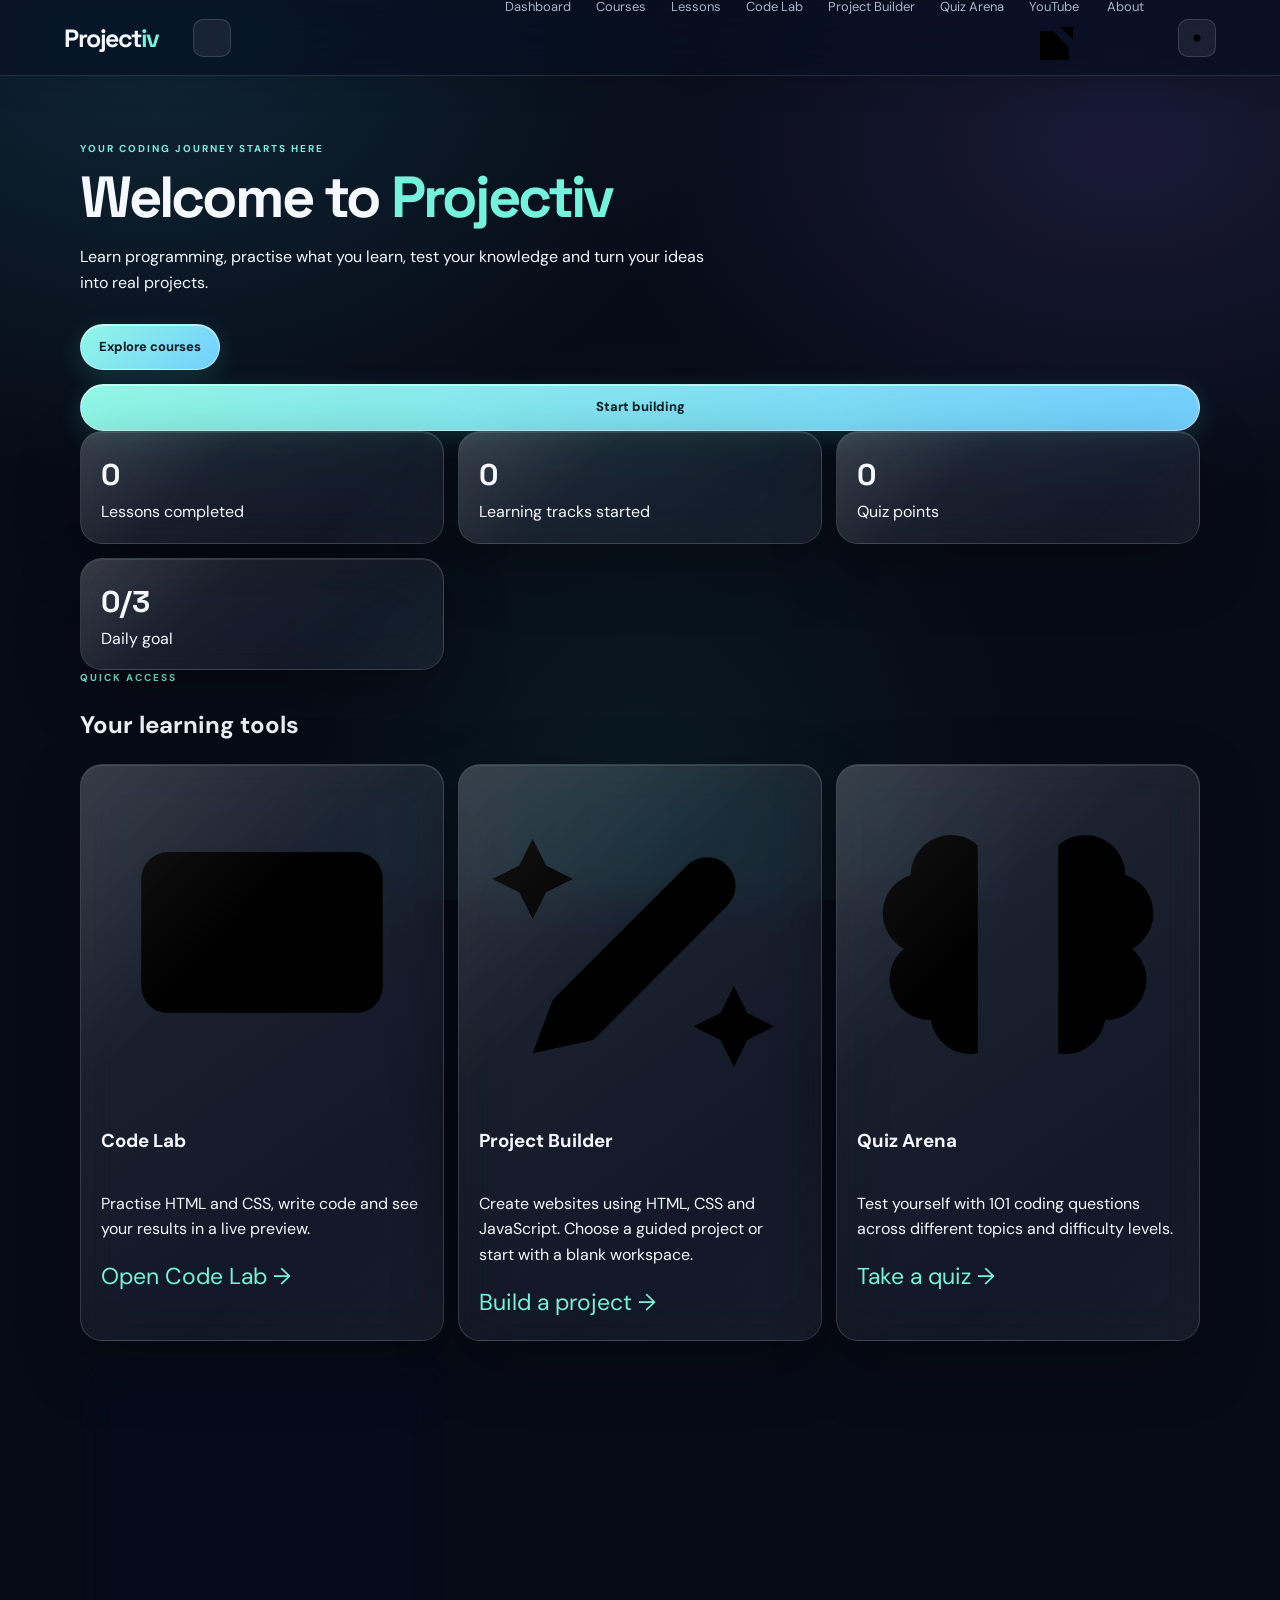
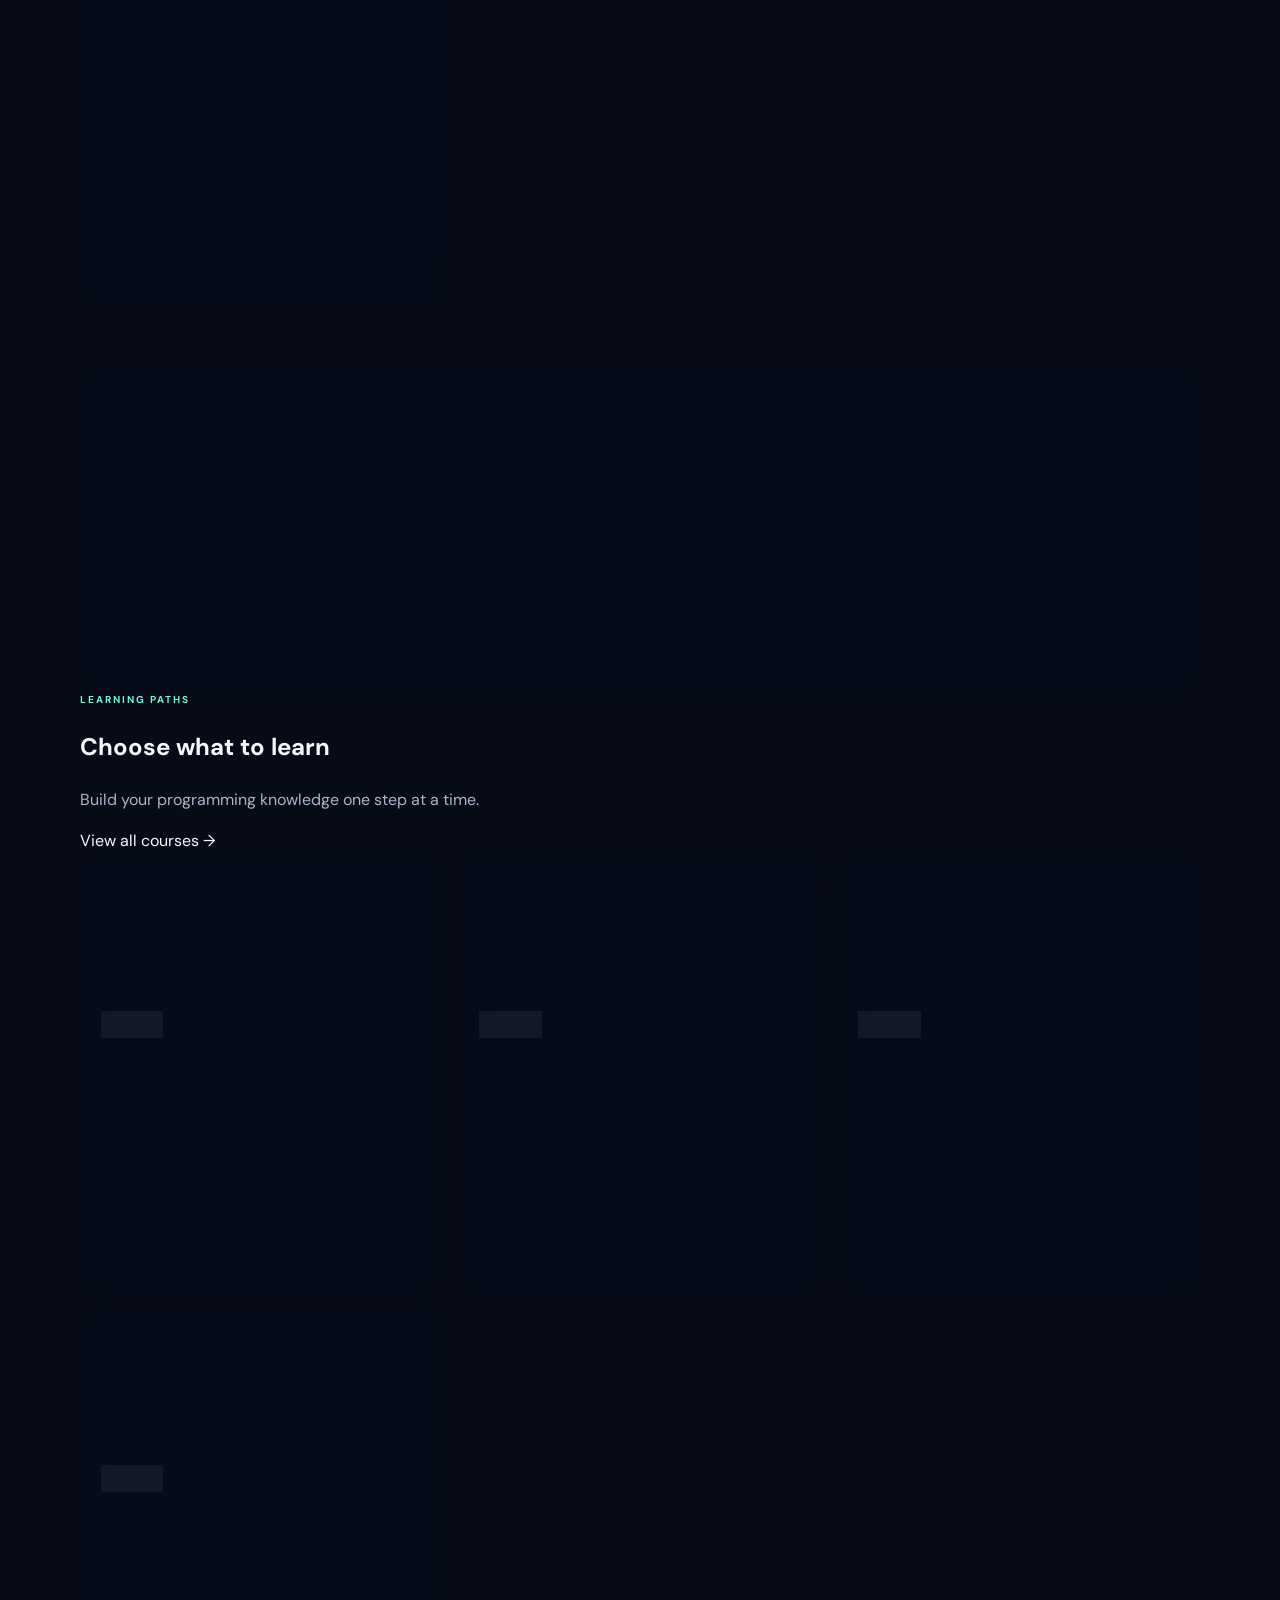
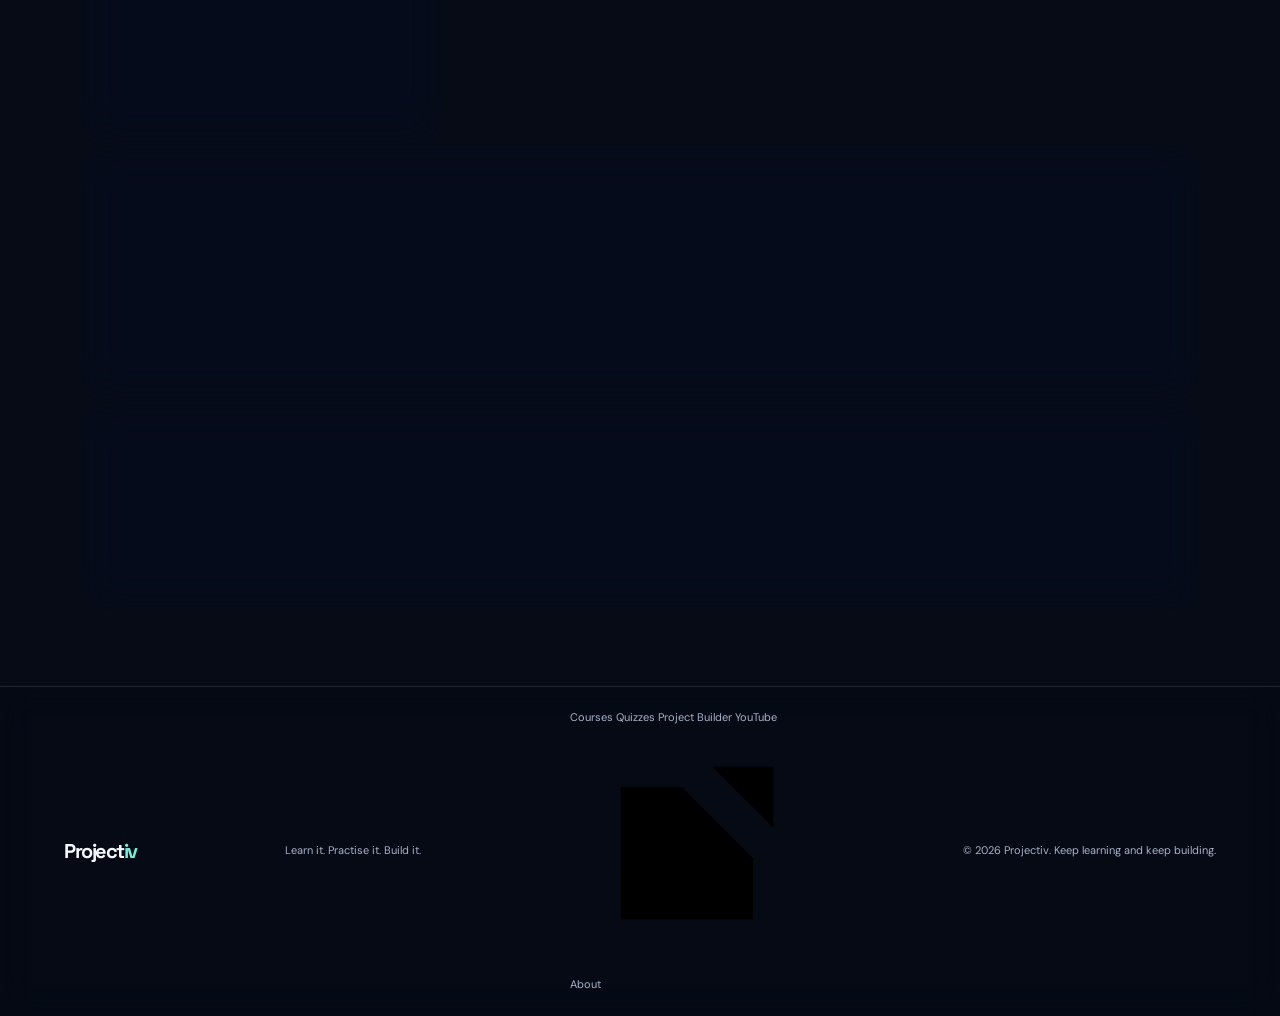
==== commit 19e4f56d: "Add files via upload" ====
--- a/index.html
+++ b/index.html
@@ -14,7 +14,11 @@
 <header class="topbar">
   <a class="brand" href="index.html">Project<span>iv</span></a>
 
-  <button class="menu-btn" id="menuBtn" aria-label="Open navigation menu" type="button"><svg class="ui-icon" viewBox="0 0 24 24" aria-hidden="true"><path d="M4 7h16M4 12h16M4 17h16"/></svg></button>
+  <button class="menu-btn" id="menuBtn" aria-label="Open navigation menu" type="button">
+    <svg class="pv-icon" viewBox="0 0 24 24" aria-hidden="true">
+      <path d="M4 7h16M4 12h16M4 17h16"/>
+    </svg>
+  </button>
 
   <nav id="nav">
     <a href="index.html">Dashboard</a>
@@ -23,11 +27,22 @@
     <a href="practice.html">Code Lab</a>
     <a href="project-builder.html">Project Builder</a>
     <a href="quizzes.html">Quiz Arena</a>
-    <a href="https://www.youtube.com/@ProjectivCoding" target="_blank" rel="noopener noreferrer">YouTube ↗</a>
+    <a href="https://www.youtube.com/@ProjectivCoding" target="_blank" rel="noopener noreferrer">
+      YouTube
+      <svg class="pv-icon pv-icon-small" viewBox="0 0 24 24" aria-hidden="true">
+        <path d="M14 4h6v6M20 4l-9 9"/>
+        <path d="M18 13v6H5V6h6"/>
+      </svg>
+    </a>
     <a href="about.html">About</a>
   </nav>
 
-  <button class="theme-btn" id="themeBtn" type="button" aria-label="Toggle colour theme"><svg class="ui-icon" viewBox="0 0 24 24" aria-hidden="true"><circle cx="12" cy="12" r="3.5"/><path d="M12 2v2m0 16v2M4.93 4.93l1.42 1.42m11.3 11.3 1.42 1.42M2 12h2m16 0h2M4.93 19.07l1.42-1.42m11.3-11.3 1.42-1.42"/></svg></button>
+  <button class="theme-btn" id="themeBtn" type="button" aria-label="Toggle colour theme">
+    <svg class="pv-icon" viewBox="0 0 24 24" aria-hidden="true">
+      <circle cx="12" cy="12" r="3.5"/>
+      <path d="M12 2v2m0 16v2M4.93 4.93l1.42 1.42m11.3 11.3 1.42 1.42M2 12h2m16 0h2M4.93 19.07l1.42-1.42m11.3-11.3 1.42-1.42"/>
+    </svg>
+  </button>
 </header>
 
 <main class="wrap page">
@@ -73,33 +88,57 @@
     </div>
 
     <div class="tool-grid">
+
       <a class="tool-card" href="practice.html">
-        <div class="tool-icon"><svg class="tool-svg" viewBox="0 0 24 24" aria-hidden="true"><rect x="3" y="5" width="18" height="14" rx="2"/><path d="M7 9h.01M10 9h.01M13 9h.01M16 9h.01M7 12h.01M10 12h.01M13 12h.01M16 12h.01M8 16h8"/></svg></div>
+        <div class="tool-icon">
+          <svg class="pv-icon" viewBox="0 0 24 24" aria-hidden="true">
+            <rect x="3" y="5" width="18" height="12" rx="2"/>
+            <path d="M6 8h1m3 0h1m3 0h1m3 0h1M6 11h1m3 0h1m3 0h1m3 0h1M7 14h10M9 21h6m-3-4v4"/>
+          </svg>
+        </div>
         <h3>Code Lab</h3>
         <p>Practise HTML and CSS, write code and see your results in a live preview.</p>
         <span class="card-link">Open Code Lab →</span>
       </a>
 
       <a class="tool-card" href="project-builder.html">
-        <div class="tool-icon"><svg class="tool-svg" viewBox="0 0 24 24" aria-hidden="true"><path d="M14.7 6.3a4 4 0 0 0-5.4 5.4L4 17l3 3 5.3-5.3a4 4 0 0 0 5.4-5.4L15 12l-3-3z"/></svg></div>
+        <div class="tool-icon">
+          <svg class="pv-icon" viewBox="0 0 24 24" aria-hidden="true">
+            <path d="m14.5 6.5 3 3M4 20l4.5-1 10-10a2.12 2.12 0 0 0-3-3l-10 10L4 20z"/>
+            <path d="m13 8 3 3M4 4l1 2 2 1-2 1-1 2-1-2-2-1 2-1 1-2z"/>
+            <path d="m19 15 1 2 2 1-2 1-1 2-1-2-2-1 2-1 1-2z"/>
+          </svg>
+        </div>
         <h3>Project Builder</h3>
         <p>Create websites using HTML, CSS and JavaScript. Choose a guided project or start with a blank workspace.</p>
         <span class="card-link">Build a project →</span>
       </a>
 
       <a class="tool-card" href="quizzes.html">
-        <div class="tool-icon"><svg class="tool-svg" viewBox="0 0 24 24" aria-hidden="true"><path d="M9 4a3 3 0 0 0-5 2.2A3.5 3.5 0 0 0 4 13a3 3 0 0 0 4 4v2h4V5a3 3 0 0 0-3-1zM15 4a3 3 0 0 1 5 2.2A3.5 3.5 0 0 1 20 13a3 3 0 0 1-4 4v2h-4V5a3 3 0 0 1 3-1z"/></svg></div>
+        <div class="tool-icon">
+          <svg class="pv-icon" viewBox="0 0 24 24" aria-hidden="true">
+            <path d="M9 4.5a3 3 0 0 0-5 2.2 3 3 0 0 0-.5 5.5 3 3 0 0 0 2 5.3A3 3 0 0 0 9 20"/>
+            <path d="M15 4.5a3 3 0 0 1 5 2.2 3 3 0 0 1 .5 5.5 3 3 0 0 1-2 5.3A3 3 0 0 1 15 20"/>
+            <path d="M9 4v16m6-16v16M9 8c-2 0-3-1-3-2m3 8c-2 0-3 1-3 3m9-9c2 0 3-1 3-2m-3 8c2 0 3 1 3 3"/>
+          </svg>
+        </div>
         <h3>Quiz Arena</h3>
         <p>Test yourself with 101 coding questions across different topics and difficulty levels.</p>
         <span class="card-link">Take a quiz →</span>
       </a>
 
       <a class="tool-card" href="lessons.html">
-        <div class="tool-icon"><svg class="tool-svg" viewBox="0 0 24 24" aria-hidden="true"><path d="M4 5.5A2.5 2.5 0 0 1 6.5 3H20v16H6.5A2.5 2.5 0 0 0 4 21z"/><path d="M4 5.5v13A2.5 2.5 0 0 1 6.5 16H20M8 7h8"/></svg></div>
+        <div class="tool-icon">
+          <svg class="pv-icon" viewBox="0 0 24 24" aria-hidden="true">
+            <path d="M4 5.5A2.5 2.5 0 0 1 6.5 3H20v16H6.5A2.5 2.5 0 0 0 4 21z"/>
+            <path d="M4 5.5v13A2.5 2.5 0 0 1 6.5 16H20M8 7h8m-8 4h8"/>
+          </svg>
+        </div>
         <h3>Lessons</h3>
         <p>Follow structured lessons and mark each lesson as completed as you learn.</p>
         <span class="card-link">Continue learning →</span>
       </a>
+
     </div>
   </section>
 
@@ -115,7 +154,10 @@
       </p>
       <a class="btn" href="https://www.youtube.com/@ProjectivCoding"
          target="_blank" rel="noopener noreferrer">
-        ▶ Watch YouTube Tutorials
+        <svg class="pv-icon pv-icon-play" viewBox="0 0 24 24" aria-hidden="true">
+          <path d="m9 6 10 6-10 6z"/>
+        </svg>
+        Watch YouTube Tutorials
       </a>
       <p class="muted" style="margin-top:12px;">
         Follow us: @ProjectivCoding
@@ -222,7 +264,13 @@
     <a href="courses.html">Courses</a>
     <a href="quizzes.html">Quizzes</a>
     <a href="project-builder.html">Project Builder</a>
-    <a href="https://www.youtube.com/@ProjectivCoding" target="_blank" rel="noopener noreferrer">YouTube ↗</a>
+    <a href="https://www.youtube.com/@ProjectivCoding" target="_blank" rel="noopener noreferrer">
+      YouTube
+      <svg class="pv-icon pv-icon-small" viewBox="0 0 24 24" aria-hidden="true">
+        <path d="M14 4h6v6M20 4l-9 9"/>
+        <path d="M18 13v6H5V6h6"/>
+      </svg>
+    </a>
     <a href="about.html">About</a>
   </div>
   <p class="muted">© 2026 Projectiv. Keep learning and keep building.</p>
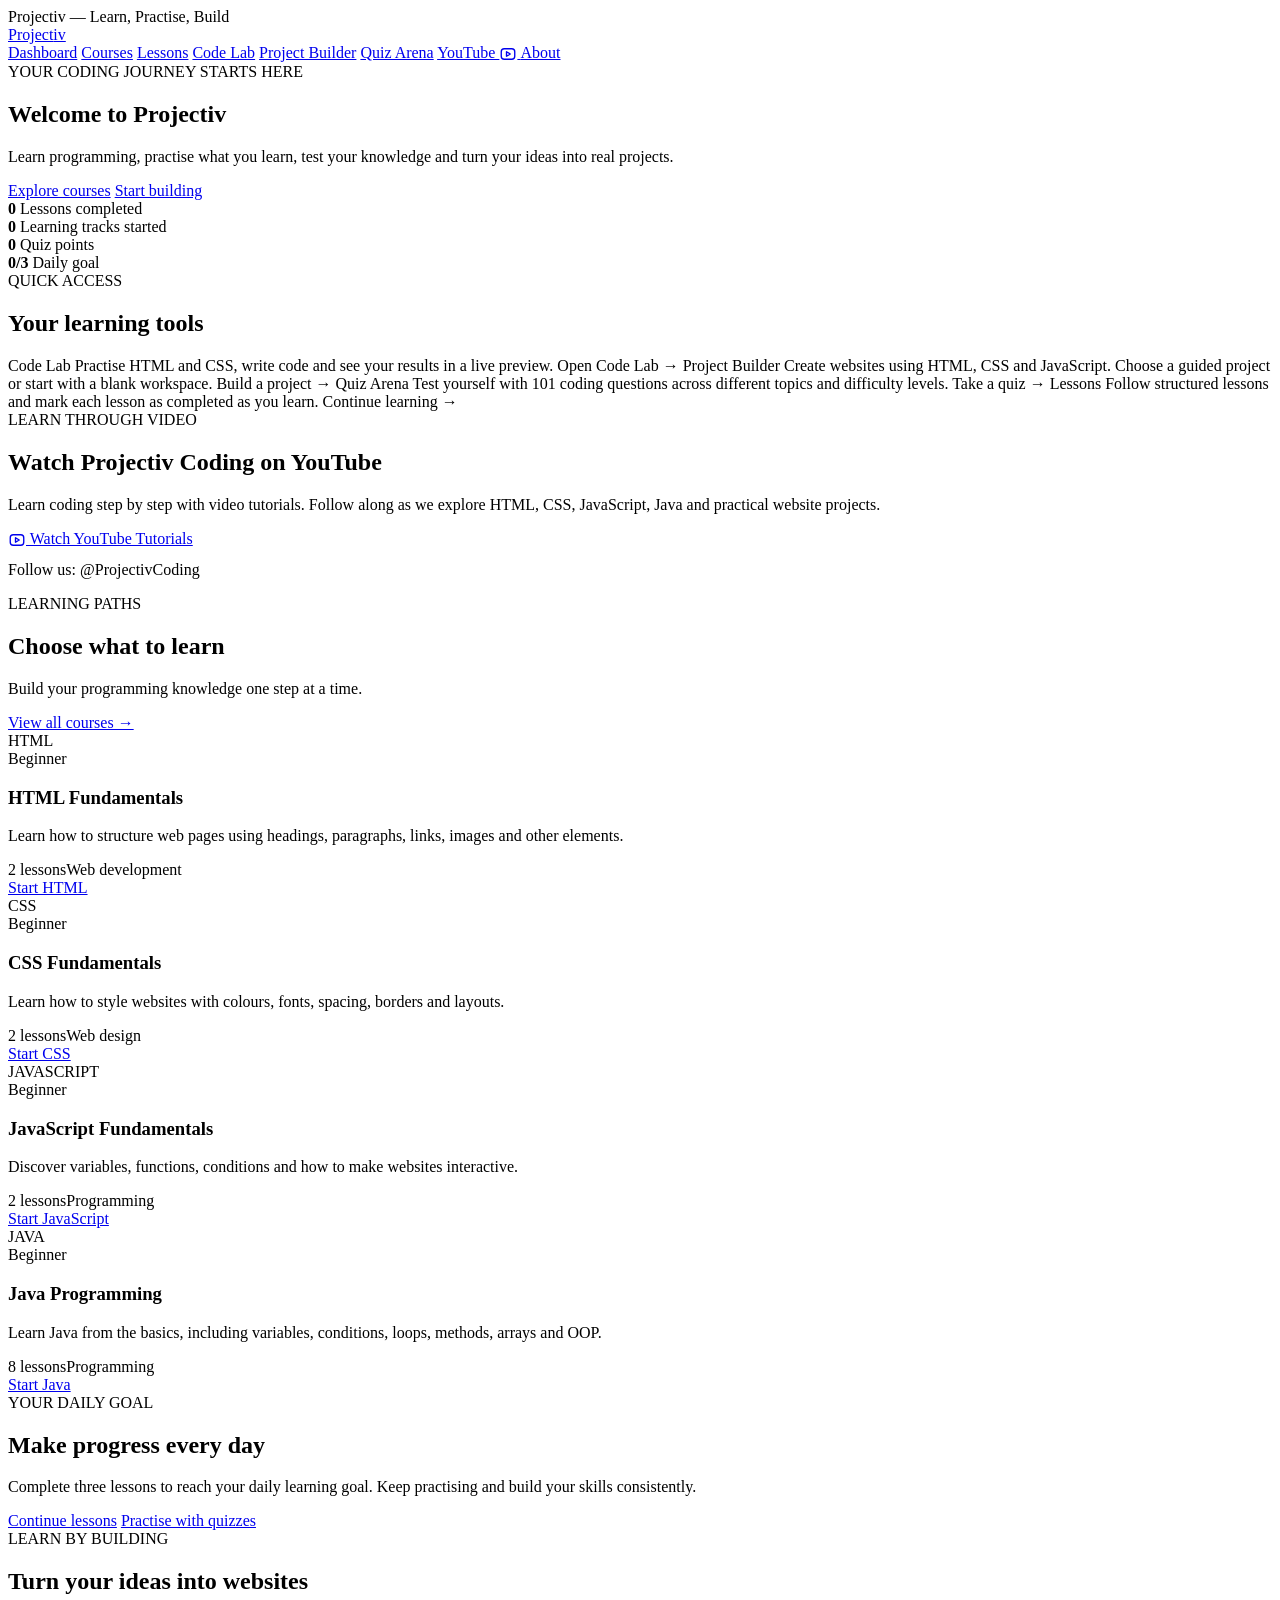
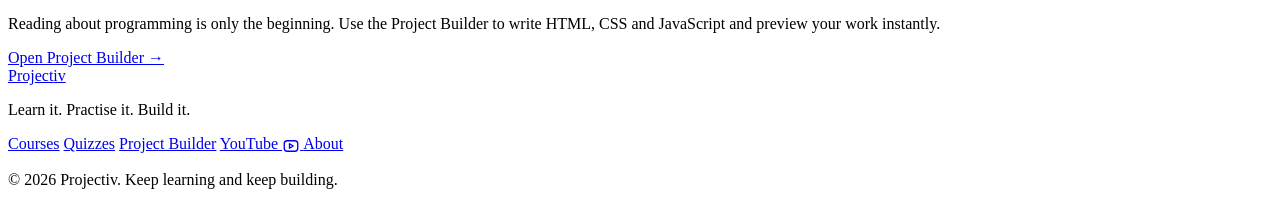
==== commit 2e3d903c: "Add files via upload" ====
--- a/index.html
+++ b/index.html
@@ -1,281 +1,38 @@
+<!doctype html>      Projectiv — Learn, Practise, Build    
 
-<!doctype html>
-<html lang="en">
-<head>
-  <meta charset="utf-8">
-  <meta name="viewport" content="width=device-width, initial-scale=1">
-  <meta name="theme-color" content="#0b1220">
-  <title>Projectiv — Learn, Practise, Build</title>
-  <meta name="description" content="Learn HTML, CSS, JavaScript and Java. Practise coding and build real projects with Projectiv.">
-  <link rel="stylesheet" href="assets/style.css">
-</head>
-<body>
+<header class="topbar"> <a class="brand" href="index.html">Project<span>iv</span></a>
 
-<header class="topbar">
-  <a class="brand" href="index.html">Project<span>iv</span></a>
+    
 
-  <button class="menu-btn" id="menuBtn" aria-label="Open navigation menu" type="button">
-    <svg class="pv-icon" viewBox="0 0 24 24" aria-hidden="true">
-      <path d="M4 7h16M4 12h16M4 17h16"/>
-    </svg>
-  </button>
+<nav id="nav"> <a href="index.html">Dashboard</a> <a href="courses.html">Courses</a> <a href="lessons.html">Lessons</a> <a href="practice.html">Code Lab</a> <a href="project-builder.html">Project Builder</a> <a href="quizzes.html">Quiz Arena</a> <a href="https://www.youtube.com/@ProjectivCoding" target="_blank" rel="noopener noreferrer"> YouTube <svg width="18" height="18" viewBox="0 0 24 24" fill="none" stroke="currentColor" stroke-width="1.8" stroke-linecap="round" stroke-linejoin="round" aria-hidden="true" style="vertical-align:middle"> <rect x="3" y="5" width="18" height="14" rx="4"/> <path d="m10 9 5 3-5 3z"/> </svg> </a> <a href="about.html">About</a> </nav>
 
-  <nav id="nav">
-    <a href="index.html">Dashboard</a>
-    <a href="courses.html">Courses</a>
-    <a href="lessons.html">Lessons</a>
-    <a href="practice.html">Code Lab</a>
-    <a href="project-builder.html">Project Builder</a>
-    <a href="quizzes.html">Quiz Arena</a>
-    <a href="https://www.youtube.com/@ProjectivCoding" target="_blank" rel="noopener noreferrer">
-      YouTube
-      <svg class="pv-icon pv-icon-small" viewBox="0 0 24 24" aria-hidden="true">
-        <path d="M14 4h6v6M20 4l-9 9"/>
-        <path d="M18 13v6H5V6h6"/>
-      </svg>
-    </a>
-    <a href="about.html">About</a>
-  </nav>
-
-  <button class="theme-btn" id="themeBtn" type="button" aria-label="Toggle colour theme">
-    <svg class="pv-icon" viewBox="0 0 24 24" aria-hidden="true">
-      <circle cx="12" cy="12" r="3.5"/>
-      <path d="M12 2v2m0 16v2M4.93 4.93l1.42 1.42m11.3 11.3 1.42 1.42M2 12h2m16 0h2M4.93 19.07l1.42-1.42m11.3-11.3 1.42-1.42"/>
-    </svg>
-  </button>
-</header>
+      
 
 <main class="wrap page">
+<section class="hero"> <div class="eyebrow">YOUR CODING JOURNEY STARTS HERE</div> <h1>Welcome to <span>Projectiv</span></h1> <p class="lead"> Learn programming, practise what you learn, test your knowledge and turn your ideas into real projects. </p> <div class="hero-actions"> <a class="btn" href="courses.html">Explore courses</a> <a class="btn btn-wide" href="project-builder.html">Start building</a> </div> </section>
+<section class="stats"> <div class="stat"> <strong id="lessonsDone">0</strong> <span>Lessons completed</span> </div> <div class="stat"> <strong id="coursesStarted">0</strong> <span>Learning tracks started</span> </div> <div class="stat"> <strong id="quizPoints">0</strong> <span>Quiz points</span> </div> <div class="stat"> <strong id="goalCount">0/3</strong> <span>Daily goal</span> </div> </section>
+<section class="section"> <div class="section-heading"> <div> <div class="eyebrow">QUICK ACCESS</div> <h2>Your learning tools</h2> </div> </div>
+<div class="tool-grid">
 
-  <section class="hero">
-    <div class="eyebrow">YOUR CODING JOURNEY STARTS HERE</div>
-    <h1>Welcome to <span>Projectiv</span></h1>
-    <p class="lead">
-      Learn programming, practise what you learn, test your knowledge
-      and turn your ideas into real projects.
-    </p>
-    <div class="hero-actions">
-      <a class="btn" href="courses.html">Explore courses</a>
-      <a class="btn btn-wide" href="project-builder.html">Start building</a>
-    </div>
-  </section>
+       Code Lab Practise HTML and CSS, write code and see your results in a live preview. Open Code Lab → 
 
-  <section class="stats">
-    <div class="stat">
-      <strong id="lessonsDone">0</strong>
-      <span>Lessons completed</span>
-    </div>
-    <div class="stat">
-      <strong id="coursesStarted">0</strong>
-      <span>Learning tracks started</span>
-    </div>
-    <div class="stat">
-      <strong id="quizPoints">0</strong>
-      <span>Quiz points</span>
-    </div>
-    <div class="stat">
-      <strong id="goalCount">0/3</strong>
-      <span>Daily goal</span>
-    </div>
-  </section>
+        Project Builder Create websites using HTML, CSS and JavaScript. Choose a guided project or start with a blank workspace. Build a project → 
 
-  <section class="section">
-    <div class="section-heading">
-      <div>
-        <div class="eyebrow">QUICK ACCESS</div>
-        <h2>Your learning tools</h2>
-      </div>
-    </div>
+        Quiz Arena Test yourself with 101 coding questions across different topics and difficulty levels. Take a quiz → 
 
-    <div class="tool-grid">
+       Lessons Follow structured lessons and mark each lesson as completed as you learn. Continue learning → 
 
-      <a class="tool-card" href="practice.html">
-        <div class="tool-icon">
-          <svg class="pv-icon" viewBox="0 0 24 24" aria-hidden="true">
-            <rect x="3" y="5" width="18" height="12" rx="2"/>
-            <path d="M6 8h1m3 0h1m3 0h1m3 0h1M6 11h1m3 0h1m3 0h1m3 0h1M7 14h10M9 21h6m-3-4v4"/>
-          </svg>
-        </div>
-        <h3>Code Lab</h3>
-        <p>Practise HTML and CSS, write code and see your results in a live preview.</p>
-        <span class="card-link">Open Code Lab →</span>
-      </a>
-
-      <a class="tool-card" href="project-builder.html">
-        <div class="tool-icon">
-          <svg class="pv-icon" viewBox="0 0 24 24" aria-hidden="true">
-            <path d="m14.5 6.5 3 3M4 20l4.5-1 10-10a2.12 2.12 0 0 0-3-3l-10 10L4 20z"/>
-            <path d="m13 8 3 3M4 4l1 2 2 1-2 1-1 2-1-2-2-1 2-1 1-2z"/>
-            <path d="m19 15 1 2 2 1-2 1-1 2-1-2-2-1 2-1 1-2z"/>
-          </svg>
-        </div>
-        <h3>Project Builder</h3>
-        <p>Create websites using HTML, CSS and JavaScript. Choose a guided project or start with a blank workspace.</p>
-        <span class="card-link">Build a project →</span>
-      </a>
-
-      <a class="tool-card" href="quizzes.html">
-        <div class="tool-icon">
-          <svg class="pv-icon" viewBox="0 0 24 24" aria-hidden="true">
-            <path d="M9 4.5a3 3 0 0 0-5 2.2 3 3 0 0 0-.5 5.5 3 3 0 0 0 2 5.3A3 3 0 0 0 9 20"/>
-            <path d="M15 4.5a3 3 0 0 1 5 2.2 3 3 0 0 1 .5 5.5 3 3 0 0 1-2 5.3A3 3 0 0 1 15 20"/>
-            <path d="M9 4v16m6-16v16M9 8c-2 0-3-1-3-2m3 8c-2 0-3 1-3 3m9-9c2 0 3-1 3-2m-3 8c2 0 3 1 3 3"/>
-          </svg>
-        </div>
-        <h3>Quiz Arena</h3>
-        <p>Test yourself with 101 coding questions across different topics and difficulty levels.</p>
-        <span class="card-link">Take a quiz →</span>
-      </a>
-
-      <a class="tool-card" href="lessons.html">
-        <div class="tool-icon">
-          <svg class="pv-icon" viewBox="0 0 24 24" aria-hidden="true">
-            <path d="M4 5.5A2.5 2.5 0 0 1 6.5 3H20v16H6.5A2.5 2.5 0 0 0 4 21z"/>
-            <path d="M4 5.5v13A2.5 2.5 0 0 1 6.5 16H20M8 7h8m-8 4h8"/>
-          </svg>
-        </div>
-        <h3>Lessons</h3>
-        <p>Follow structured lessons and mark each lesson as completed as you learn.</p>
-        <span class="card-link">Continue learning →</span>
-      </a>
-
-    </div>
-  </section>
-
-  <!-- YOUTUBE LEARNING SECTION -->
-  <section class="section">
-    <div class="panel">
-      <div class="eyebrow">LEARN THROUGH VIDEO</div>
-      <h2>Watch Projectiv Coding on YouTube</h2>
-      <p class="muted">
-        Learn coding step by step with video tutorials.
-        Follow along as we explore HTML, CSS, JavaScript, Java
-        and practical website projects.
-      </p>
-      <a class="btn" href="https://www.youtube.com/@ProjectivCoding"
-         target="_blank" rel="noopener noreferrer">
-        <svg class="pv-icon pv-icon-play" viewBox="0 0 24 24" aria-hidden="true">
-          <path d="m9 6 10 6-10 6z"/>
-        </svg>
-        Watch YouTube Tutorials
-      </a>
-      <p class="muted" style="margin-top:12px;">
-        Follow us: @ProjectivCoding
-      </p>
-    </div>
-  </section>
-
-  <section class="section">
-    <div class="section-heading">
-      <div>
-        <div class="eyebrow">LEARNING PATHS</div>
-        <h2>Choose what to learn</h2>
-        <p class="muted">Build your programming knowledge one step at a time.</p>
-      </div>
-      <a href="courses.html" class="text-link">View all courses →</a>
-    </div>
-
-    <div class="course-grid">
-
-      <article class="course-card" data-search="html web structure beginner">
-        <div class="course-top html-bg"><span>HTML</span></div>
-        <div class="course-body">
-          <span class="tag">Beginner</span>
-          <h3>HTML Fundamentals</h3>
-          <p>Learn how to structure web pages using headings, paragraphs, links, images and other elements.</p>
-          <div class="course-meta"><span>2 lessons</span><span>Web development</span></div>
-          <div class="progress-track"><div class="progress-fill" id="htmlProgress"></div></div>
-          <a class="btn btn-wide" href="lessons.html">Start HTML</a>
-        </div>
-      </article>
-
-      <article class="course-card" data-search="css styling design beginner">
-        <div class="course-top css-bg"><span>CSS</span></div>
-        <div class="course-body">
-          <span class="tag">Beginner</span>
-          <h3>CSS Fundamentals</h3>
-          <p>Learn how to style websites with colours, fonts, spacing, borders and layouts.</p>
-          <div class="course-meta"><span>2 lessons</span><span>Web design</span></div>
-          <div class="progress-track"><div class="progress-fill" id="cssProgress"></div></div>
-          <a class="btn btn-wide" href="lessons.html">Start CSS</a>
-        </div>
-      </article>
-
-      <article class="course-card" data-search="javascript programming interactive beginner">
-        <div class="course-top js-bg"><span>JAVASCRIPT</span></div>
-        <div class="course-body">
-          <span class="tag">Beginner</span>
-          <h3>JavaScript Fundamentals</h3>
-          <p>Discover variables, functions, conditions and how to make websites interactive.</p>
-          <div class="course-meta"><span>2 lessons</span><span>Programming</span></div>
-          <div class="progress-track"><div class="progress-fill" id="jsProgress"></div></div>
-          <a class="btn btn-wide" href="lessons.html">Start JavaScript</a>
-        </div>
-      </article>
-
-      <article class="course-card" data-search="java programming object oriented beginner">
-        <div class="course-top java-bg"><span>JAVA</span></div>
-        <div class="course-body">
-          <span class="tag">Beginner</span>
-          <h3>Java Programming</h3>
-          <p>Learn Java from the basics, including variables, conditions, loops, methods, arrays and OOP.</p>
-          <div class="course-meta"><span>8 lessons</span><span>Programming</span></div>
-          <a class="btn btn-wide" href="java.html">Start Java</a>
-        </div>
-      </article>
-
-    </div>
-  </section>
-
-  <section class="section">
-    <div class="panel">
-      <div class="eyebrow">YOUR DAILY GOAL</div>
-      <h2>Make progress every day</h2>
-      <p class="muted">
-        Complete three lessons to reach your daily learning goal.
-        Keep practising and build your skills consistently.
-      </p>
-      <div class="goal-actions">
-        <a class="btn" href="lessons.html">Continue lessons</a>
-        <a class="btn btn-wide" href="quizzes.html">Practise with quizzes</a>
-      </div>
-    </div>
-  </section>
-
-  <section class="section">
-    <div class="panel">
-      <div class="eyebrow">LEARN BY BUILDING</div>
-      <h2>Turn your ideas into websites</h2>
-      <p class="muted">
-        Reading about programming is only the beginning.
-        Use the Project Builder to write HTML, CSS and JavaScript
-        and preview your work instantly.
-      </p>
-      <a class="btn" href="project-builder.html">Open Project Builder →</a>
-    </div>
-  </section>
-
+</div> </section>
+<section class="section"> <div class="panel"> <div class="eyebrow">LEARN THROUGH VIDEO</div> <h2>Watch Projectiv Coding on YouTube</h2> <p class="muted"> Learn coding step by step with video tutorials. Follow along as we explore HTML, CSS, JavaScript, Java and practical website projects. </p> <a class="btn" href="https://www.youtube.com/@ProjectivCoding" target="_blank" rel="noopener noreferrer"> <svg width="18" height="18" viewBox="0 0 24 24" fill="none" stroke="currentColor" stroke-width="1.8" stroke-linecap="round" stroke-linejoin="round" aria-hidden="true" style="vertical-align:middle"> <rect x="3" y="5" width="18" height="14" rx="4"/> <path d="m10 9 5 3-5 3z"/> </svg> Watch YouTube Tutorials </a> <p class="muted" style="margin-top:12px;"> Follow us: @ProjectivCoding </p> </div> </section>
+<section class="section"> <div class="section-heading"> <div> <div class="eyebrow">LEARNING PATHS</div> <h2>Choose what to learn</h2> <p class="muted">Build your programming knowledge one step at a time.</p> </div> <a href="courses.html" class="text-link">View all courses →</a> </div>
+<div class="course-grid">
+<article class="course-card" data-search="html web structure beginner"> <div class="course-top html-bg"><span>HTML</span></div> <div class="course-body"> <span class="tag">Beginner</span> <h3>HTML Fundamentals</h3> <p>Learn how to structure web pages using headings, paragraphs, links, images and other elements.</p> <div class="course-meta"><span>2 lessons</span><span>Web development</span></div> <div class="progress-track"><div class="progress-fill" id="htmlProgress"></div></div> <a class="btn btn-wide" href="lessons.html">Start HTML</a> </div> </article>
+<article class="course-card" data-search="css styling design beginner"> <div class="course-top css-bg"><span>CSS</span></div> <div class="course-body"> <span class="tag">Beginner</span> <h3>CSS Fundamentals</h3> <p>Learn how to style websites with colours, fonts, spacing, borders and layouts.</p> <div class="course-meta"><span>2 lessons</span><span>Web design</span></div> <div class="progress-track"><div class="progress-fill" id="cssProgress"></div></div> <a class="btn btn-wide" href="lessons.html">Start CSS</a> </div> </article>
+<article class="course-card" data-search="javascript programming interactive beginner"> <div class="course-top js-bg"><span>JAVASCRIPT</span></div> <div class="course-body"> <span class="tag">Beginner</span> <h3>JavaScript Fundamentals</h3> <p>Discover variables, functions, conditions and how to make websites interactive.</p> <div class="course-meta"><span>2 lessons</span><span>Programming</span></div> <div class="progress-track"><div class="progress-fill" id="jsProgress"></div></div> <a class="btn btn-wide" href="lessons.html">Start JavaScript</a> </div> </article>
+<article class="course-card" data-search="java programming object oriented beginner"> <div class="course-top java-bg"><span>JAVA</span></div> <div class="course-body"> <span class="tag">Beginner</span> <h3>Java Programming</h3> <p>Learn Java from the basics, including variables, conditions, loops, methods, arrays and OOP.</p> <div class="course-meta"><span>8 lessons</span><span>Programming</span></div> <a class="btn btn-wide" href="java.html">Start Java</a> </div> </article>
+</div> </section>
+<section class="section"> <div class="panel"> <div class="eyebrow">YOUR DAILY GOAL</div> <h2>Make progress every day</h2> <p class="muted"> Complete three lessons to reach your daily learning goal. Keep practising and build your skills consistently. </p> <div class="goal-actions"> <a class="btn" href="lessons.html">Continue lessons</a> <a class="btn btn-wide" href="quizzes.html">Practise with quizzes</a> </div> </div> </section>
+<section class="section"> <div class="panel"> <div class="eyebrow">LEARN BY BUILDING</div> <h2>Turn your ideas into websites</h2> <p class="muted"> Reading about programming is only the beginning. Use the Project Builder to write HTML, CSS and JavaScript and preview your work instantly. </p> <a class="btn" href="project-builder.html">Open Project Builder →</a> </div> </section>
 </main>
-
-<footer class="footer">
-  <a class="brand" href="index.html">Project<span>iv</span></a>
-  <p>Learn it. Practise it. Build it.</p>
-  <div class="footer-links">
-    <a href="courses.html">Courses</a>
-    <a href="quizzes.html">Quizzes</a>
-    <a href="project-builder.html">Project Builder</a>
-    <a href="https://www.youtube.com/@ProjectivCoding" target="_blank" rel="noopener noreferrer">
-      YouTube
-      <svg class="pv-icon pv-icon-small" viewBox="0 0 24 24" aria-hidden="true">
-        <path d="M14 4h6v6M20 4l-9 9"/>
-        <path d="M18 13v6H5V6h6"/>
-      </svg>
-    </a>
-    <a href="about.html">About</a>
-  </div>
-  <p class="muted">© 2026 Projectiv. Keep learning and keep building.</p>
-</footer>
-
-<script src="assets/script.js"></script>
-</body>
-</html>
+<footer class="footer"> <a class="brand" href="index.html">Project<span>iv</span></a> <p>Learn it. Practise it. Build it.</p> <div class="footer-links"> <a href="courses.html">Courses</a> <a href="quizzes.html">Quizzes</a> <a href="project-builder.html">Project Builder</a> <a href="https://www.youtube.com/@ProjectivCoding" target="_blank" rel="noopener noreferrer"> YouTube <svg width="18" height="18" viewBox="0 0 24 24" fill="none" stroke="currentColor" stroke-width="1.8" stroke-linecap="round" stroke-linejoin="round" aria-hidden="true" style="vertical-align:middle"> <rect x="3" y="5" width="18" height="14" rx="4"/> <path d="m10 9 5 3-5 3z"/> </svg> </a> <a href="about.html">About</a> </div> <p class="muted">© 2026 Projectiv. Keep learning and keep building.</p> </footer>
+<script src="assets/script.js"></script> </body> </html>
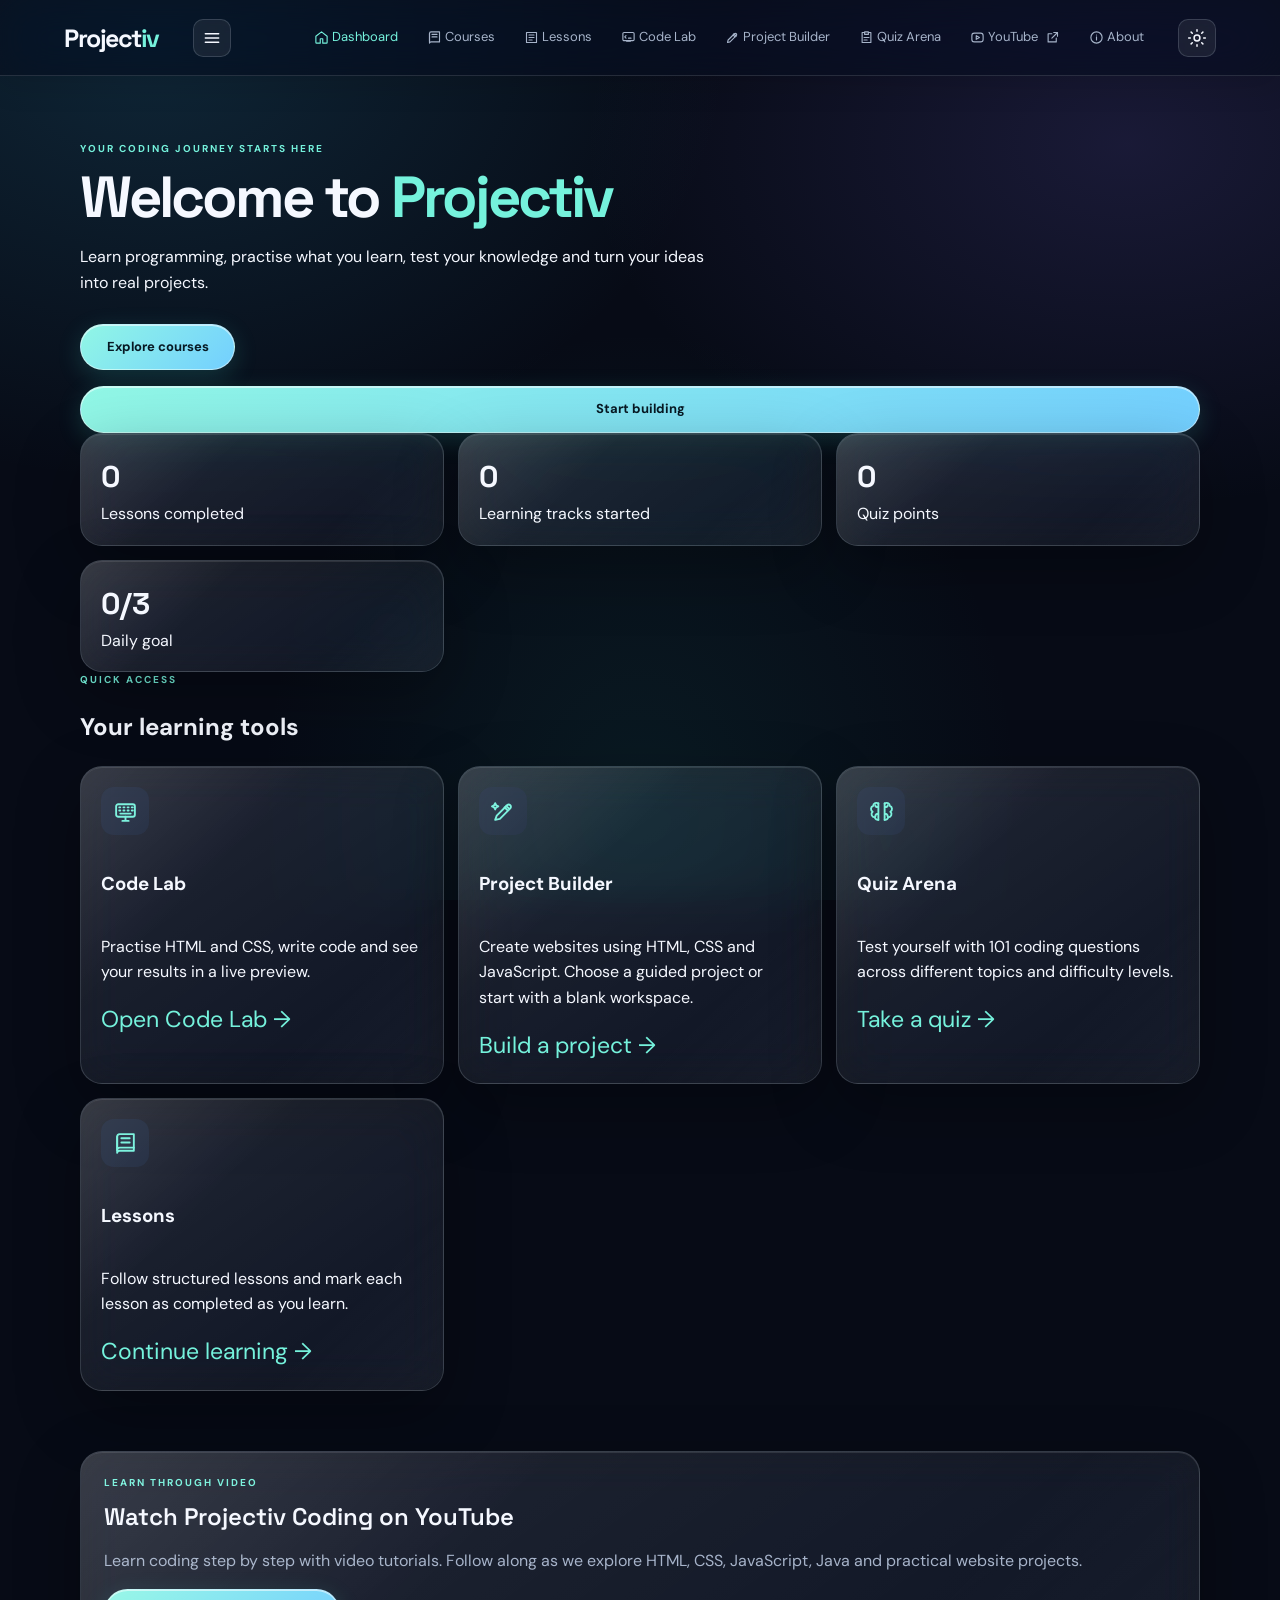
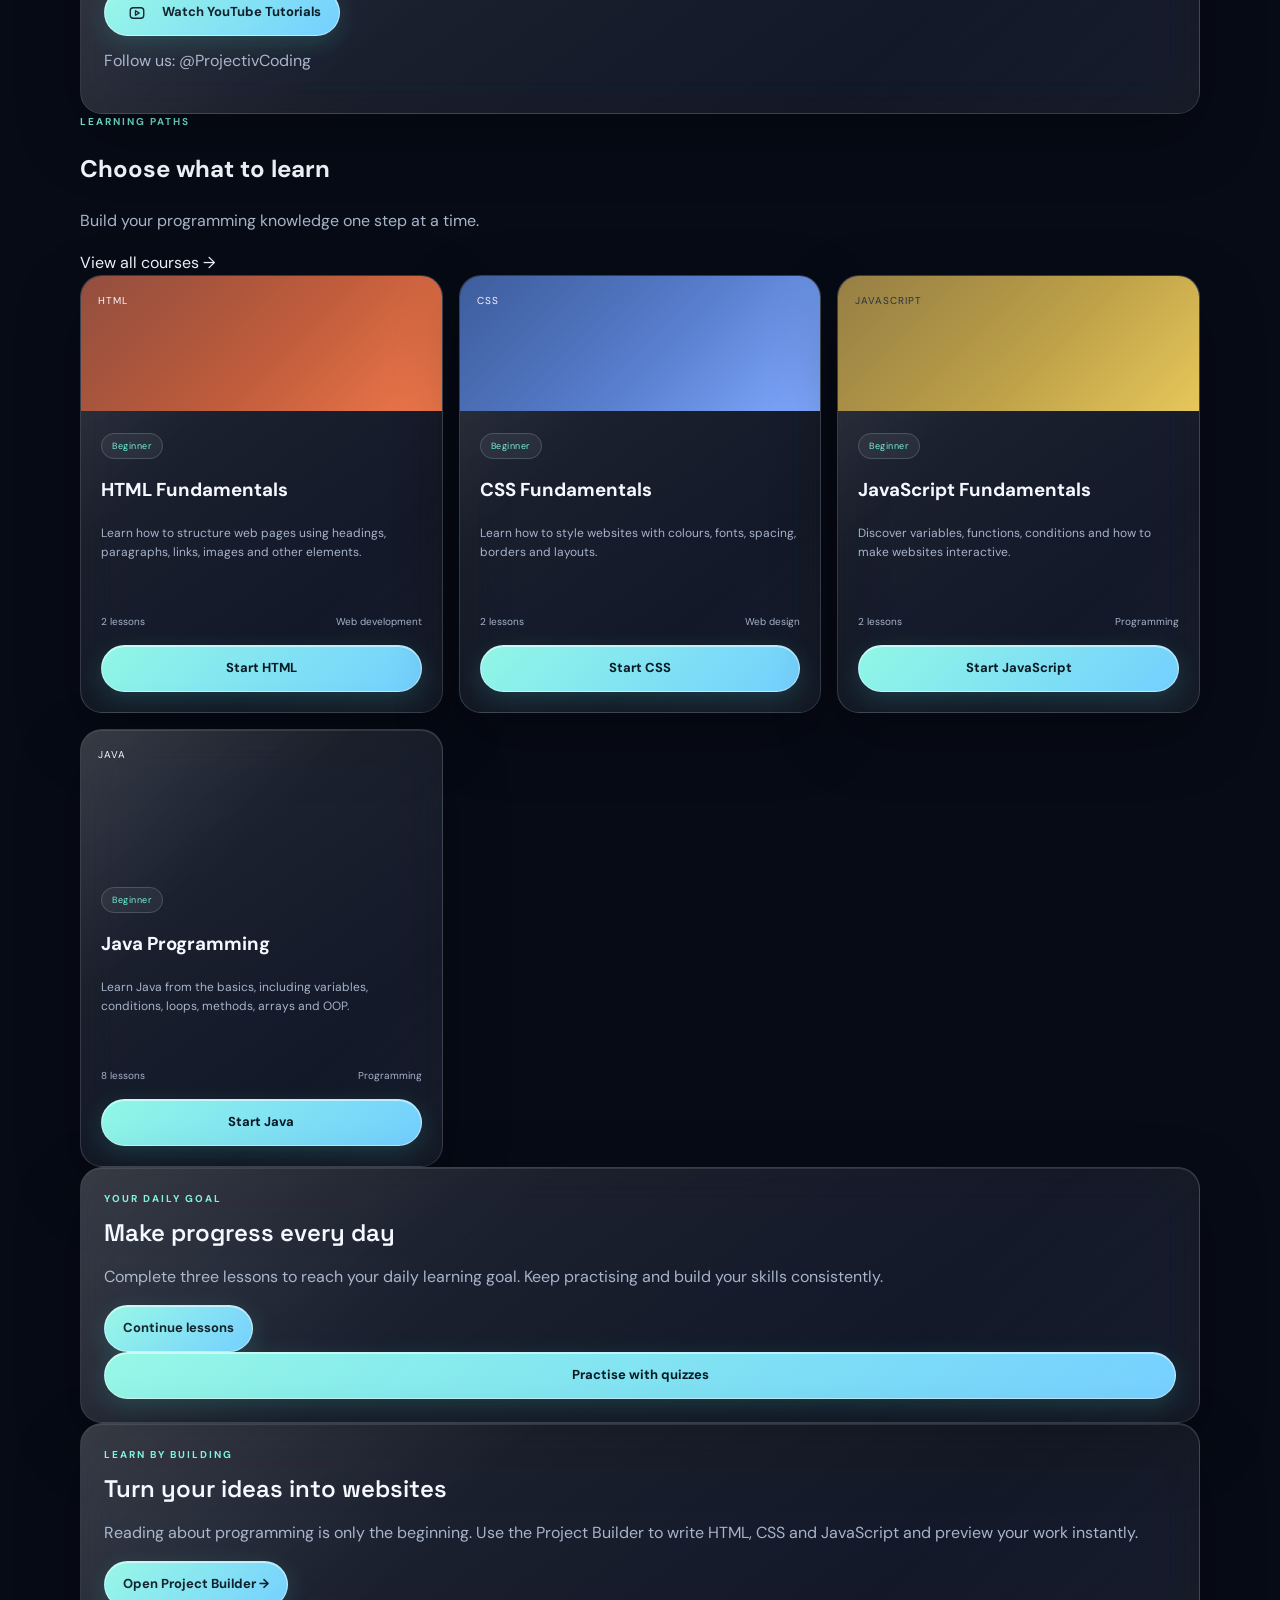
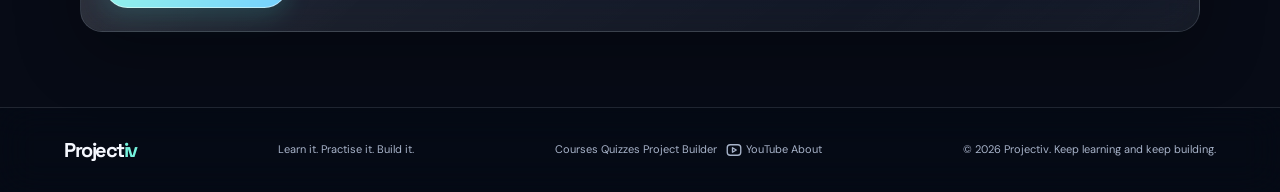
==== commit 8894d2cc: "Add files via upload" ====
--- a/index.html
+++ b/index.html
@@ -1,38 +1,419 @@
-<!doctype html>      Projectiv — Learn, Practise, Build    
-
-<header class="topbar"> <a class="brand" href="index.html">Project<span>iv</span></a>
-
-    
-
-<nav id="nav"> <a href="index.html">Dashboard</a> <a href="courses.html">Courses</a> <a href="lessons.html">Lessons</a> <a href="practice.html">Code Lab</a> <a href="project-builder.html">Project Builder</a> <a href="quizzes.html">Quiz Arena</a> <a href="https://www.youtube.com/@ProjectivCoding" target="_blank" rel="noopener noreferrer"> YouTube <svg width="18" height="18" viewBox="0 0 24 24" fill="none" stroke="currentColor" stroke-width="1.8" stroke-linecap="round" stroke-linejoin="round" aria-hidden="true" style="vertical-align:middle"> <rect x="3" y="5" width="18" height="14" rx="4"/> <path d="m10 9 5 3-5 3z"/> </svg> </a> <a href="about.html">About</a> </nav>
-
-      
+<!doctype html>
+<html lang="en">
+<head>
+  <meta charset="utf-8">
+  <meta name="viewport" content="width=device-width, initial-scale=1">
+  <meta name="theme-color" content="#0b1220">
+  <title>Projectiv — Learn, Practise, Build</title>
+  <meta name="description" content="Learn HTML, CSS, JavaScript and Java. Practise coding and build real projects with Projectiv.">
+  <link rel="stylesheet" href="assets/style.css">
+
+  <style>
+    /* Clean, consistent navigation and interface icons */
+    .pv-icon {
+      display: inline-block;
+      width: 20px;
+      height: 20px;
+      fill: none;
+      stroke: currentColor;
+      stroke-width: 1.8;
+      stroke-linecap: round;
+      stroke-linejoin: round;
+      vertical-align: middle;
+      flex-shrink: 0;
+    }
+
+    .pv-icon-small {
+      width: 15px;
+      height: 15px;
+      margin-left: 4px;
+    }
+
+    .tool-icon {
+      display: flex;
+      align-items: center;
+      justify-content: center;
+      width: 48px;
+      height: 48px;
+      border-radius: 13px;
+      background: var(--surface2);
+      color: var(--teal);
+      margin-bottom: 15px;
+    }
+
+    .tool-icon .pv-icon {
+      width: 25px;
+      height: 25px;
+    }
+
+    .youtube-icon {
+      width: 18px;
+      height: 18px;
+      vertical-align: middle;
+      margin-left: 5px;
+    }
+
+    .hero-actions {
+      display: flex;
+      flex-wrap: wrap;
+      gap: 16px;
+      margin-top: 25px;
+    }
+
+    .hero-actions .btn {
+      min-width: 155px;
+      text-align: center;
+    }
+
+    @media(max-width:600px) {
+      .hero-actions {
+        flex-direction: column;
+        gap: 12px;
+      }
+
+      .hero-actions .btn {
+        width: 100%;
+      }
+    }
+  </style>
+</head>
+
+<body>
+
+<header class="topbar">
+  <a class="brand" href="index.html">Project<span>iv</span></a>
+
+  <button class="menu-btn" id="menuBtn"
+          aria-label="Open navigation menu" type="button">
+    <svg class="pv-icon" viewBox="0 0 24 24" aria-hidden="true">
+      <path d="M4 7h16M4 12h16M4 17h16"/>
+    </svg>
+  </button>
+
+  <nav id="nav" aria-label="Main navigation">
+    <a class="active" href="index.html">
+      <svg class="pv-icon pv-icon-small" viewBox="0 0 24 24" aria-hidden="true">
+        <path d="m3 10 9-7 9 7v10a1 1 0 0 1-1 1h-6v-7h-4v7H4a1 1 0 0 1-1-1z"/>
+      </svg>
+      Dashboard
+    </a>
+
+    <a href="courses.html">
+      <svg class="pv-icon pv-icon-small" viewBox="0 0 24 24" aria-hidden="true">
+        <path d="M4 5.5A2.5 2.5 0 0 1 6.5 3H20v16H6.5A2.5 2.5 0 0 0 4 21z"/>
+        <path d="M4 5.5v13M8 7h8m-8 4h8"/>
+      </svg>
+      Courses
+    </a>
+
+    <a href="lessons.html">
+      <svg class="pv-icon pv-icon-small" viewBox="0 0 24 24" aria-hidden="true">
+        <path d="M4 4h16v16H4z"/>
+        <path d="M8 8h8M8 12h8M8 16h5"/>
+      </svg>
+      Lessons
+    </a>
+
+    <a href="practice.html">
+      <svg class="pv-icon pv-icon-small" viewBox="0 0 24 24" aria-hidden="true">
+        <rect x="3" y="4" width="18" height="13" rx="2"/>
+        <path d="m8 9-2 2 2 2m4 0h4m-7 5h6"/>
+      </svg>
+      Code Lab
+    </a>
+
+    <a href="project-builder.html">
+      <svg class="pv-icon pv-icon-small" viewBox="0 0 24 24" aria-hidden="true">
+        <path d="m14 6 4 4M4 20l4-1 10-10a2.1 2.1 0 0 0-3-3L5 16z"/>
+        <path d="m13 8 3 3"/>
+      </svg>
+      Project Builder
+    </a>
+
+    <a href="quizzes.html">
+      <svg class="pv-icon pv-icon-small" viewBox="0 0 24 24" aria-hidden="true">
+        <path d="M9 4H5v16h14V4h-4"/>
+        <path d="M9 3h6v4H9zM8 12h8m-8 4h5"/>
+      </svg>
+      Quiz Arena
+    </a>
+
+    <a href="https://www.youtube.com/@ProjectivCoding"
+       target="_blank" rel="noopener noreferrer">
+      <svg class="pv-icon pv-icon-small" viewBox="0 0 24 24" aria-hidden="true">
+        <rect x="3" y="5" width="18" height="14" rx="4"/>
+        <path d="m10 9 5 3-5 3z"/>
+      </svg>
+      YouTube
+      <svg class="pv-icon pv-icon-small" viewBox="0 0 24 24" aria-hidden="true">
+        <path d="M14 4h6v6M20 4l-9 9"/>
+        <path d="M18 13v6H5V6h6"/>
+      </svg>
+    </a>
+
+    <a href="about.html">
+      <svg class="pv-icon pv-icon-small" viewBox="0 0 24 24" aria-hidden="true">
+        <circle cx="12" cy="12" r="9"/>
+        <path d="M12 11v5m0-8h.01"/>
+      </svg>
+      About
+    </a>
+  </nav>
+
+  <button class="theme-btn" id="themeBtn"
+          type="button" aria-label="Toggle colour theme">
+    <svg class="pv-icon" viewBox="0 0 24 24" aria-hidden="true">
+      <circle cx="12" cy="12" r="3.5"/>
+      <path d="M12 2v2m0 16v2M4.93 4.93l1.42 1.42m11.3 11.3 1.42 1.42M2 12h2m16 0h2M4.93 19.07l1.42-1.42m11.3-11.3 1.42-1.42"/>
+    </svg>
+  </button>
+</header>
 
 <main class="wrap page">
-<section class="hero"> <div class="eyebrow">YOUR CODING JOURNEY STARTS HERE</div> <h1>Welcome to <span>Projectiv</span></h1> <p class="lead"> Learn programming, practise what you learn, test your knowledge and turn your ideas into real projects. </p> <div class="hero-actions"> <a class="btn" href="courses.html">Explore courses</a> <a class="btn btn-wide" href="project-builder.html">Start building</a> </div> </section>
-<section class="stats"> <div class="stat"> <strong id="lessonsDone">0</strong> <span>Lessons completed</span> </div> <div class="stat"> <strong id="coursesStarted">0</strong> <span>Learning tracks started</span> </div> <div class="stat"> <strong id="quizPoints">0</strong> <span>Quiz points</span> </div> <div class="stat"> <strong id="goalCount">0/3</strong> <span>Daily goal</span> </div> </section>
-<section class="section"> <div class="section-heading"> <div> <div class="eyebrow">QUICK ACCESS</div> <h2>Your learning tools</h2> </div> </div>
-<div class="tool-grid">
-
-       Code Lab Practise HTML and CSS, write code and see your results in a live preview. Open Code Lab → 
-
-        Project Builder Create websites using HTML, CSS and JavaScript. Choose a guided project or start with a blank workspace. Build a project → 
-
-        Quiz Arena Test yourself with 101 coding questions across different topics and difficulty levels. Take a quiz → 
-
-       Lessons Follow structured lessons and mark each lesson as completed as you learn. Continue learning → 
-
-</div> </section>
-<section class="section"> <div class="panel"> <div class="eyebrow">LEARN THROUGH VIDEO</div> <h2>Watch Projectiv Coding on YouTube</h2> <p class="muted"> Learn coding step by step with video tutorials. Follow along as we explore HTML, CSS, JavaScript, Java and practical website projects. </p> <a class="btn" href="https://www.youtube.com/@ProjectivCoding" target="_blank" rel="noopener noreferrer"> <svg width="18" height="18" viewBox="0 0 24 24" fill="none" stroke="currentColor" stroke-width="1.8" stroke-linecap="round" stroke-linejoin="round" aria-hidden="true" style="vertical-align:middle"> <rect x="3" y="5" width="18" height="14" rx="4"/> <path d="m10 9 5 3-5 3z"/> </svg> Watch YouTube Tutorials </a> <p class="muted" style="margin-top:12px;"> Follow us: @ProjectivCoding </p> </div> </section>
-<section class="section"> <div class="section-heading"> <div> <div class="eyebrow">LEARNING PATHS</div> <h2>Choose what to learn</h2> <p class="muted">Build your programming knowledge one step at a time.</p> </div> <a href="courses.html" class="text-link">View all courses →</a> </div>
-<div class="course-grid">
-<article class="course-card" data-search="html web structure beginner"> <div class="course-top html-bg"><span>HTML</span></div> <div class="course-body"> <span class="tag">Beginner</span> <h3>HTML Fundamentals</h3> <p>Learn how to structure web pages using headings, paragraphs, links, images and other elements.</p> <div class="course-meta"><span>2 lessons</span><span>Web development</span></div> <div class="progress-track"><div class="progress-fill" id="htmlProgress"></div></div> <a class="btn btn-wide" href="lessons.html">Start HTML</a> </div> </article>
-<article class="course-card" data-search="css styling design beginner"> <div class="course-top css-bg"><span>CSS</span></div> <div class="course-body"> <span class="tag">Beginner</span> <h3>CSS Fundamentals</h3> <p>Learn how to style websites with colours, fonts, spacing, borders and layouts.</p> <div class="course-meta"><span>2 lessons</span><span>Web design</span></div> <div class="progress-track"><div class="progress-fill" id="cssProgress"></div></div> <a class="btn btn-wide" href="lessons.html">Start CSS</a> </div> </article>
-<article class="course-card" data-search="javascript programming interactive beginner"> <div class="course-top js-bg"><span>JAVASCRIPT</span></div> <div class="course-body"> <span class="tag">Beginner</span> <h3>JavaScript Fundamentals</h3> <p>Discover variables, functions, conditions and how to make websites interactive.</p> <div class="course-meta"><span>2 lessons</span><span>Programming</span></div> <div class="progress-track"><div class="progress-fill" id="jsProgress"></div></div> <a class="btn btn-wide" href="lessons.html">Start JavaScript</a> </div> </article>
-<article class="course-card" data-search="java programming object oriented beginner"> <div class="course-top java-bg"><span>JAVA</span></div> <div class="course-body"> <span class="tag">Beginner</span> <h3>Java Programming</h3> <p>Learn Java from the basics, including variables, conditions, loops, methods, arrays and OOP.</p> <div class="course-meta"><span>8 lessons</span><span>Programming</span></div> <a class="btn btn-wide" href="java.html">Start Java</a> </div> </article>
-</div> </section>
-<section class="section"> <div class="panel"> <div class="eyebrow">YOUR DAILY GOAL</div> <h2>Make progress every day</h2> <p class="muted"> Complete three lessons to reach your daily learning goal. Keep practising and build your skills consistently. </p> <div class="goal-actions"> <a class="btn" href="lessons.html">Continue lessons</a> <a class="btn btn-wide" href="quizzes.html">Practise with quizzes</a> </div> </div> </section>
-<section class="section"> <div class="panel"> <div class="eyebrow">LEARN BY BUILDING</div> <h2>Turn your ideas into websites</h2> <p class="muted"> Reading about programming is only the beginning. Use the Project Builder to write HTML, CSS and JavaScript and preview your work instantly. </p> <a class="btn" href="project-builder.html">Open Project Builder →</a> </div> </section>
+
+  <section class="hero">
+    <div class="eyebrow">YOUR CODING JOURNEY STARTS HERE</div>
+    <h1>Welcome to <span>Projectiv</span></h1>
+    <p class="lead">
+      Learn programming, practise what you learn, test your knowledge
+      and turn your ideas into real projects.
+    </p>
+
+    <div class="hero-actions">
+      <a class="btn" href="courses.html">Explore courses</a>
+      <a class="btn btn-wide" href="project-builder.html">Start building</a>
+    </div>
+  </section>
+
+  <section class="stats">
+    <div class="stat">
+      <strong id="lessonsDone">0</strong>
+      <span>Lessons completed</span>
+    </div>
+    <div class="stat">
+      <strong id="coursesStarted">0</strong>
+      <span>Learning tracks started</span>
+    </div>
+    <div class="stat">
+      <strong id="quizPoints">0</strong>
+      <span>Quiz points</span>
+    </div>
+    <div class="stat">
+      <strong id="goalCount">0/3</strong>
+      <span>Daily goal</span>
+    </div>
+  </section>
+
+  <section class="section">
+    <div class="section-heading">
+      <div>
+        <div class="eyebrow">QUICK ACCESS</div>
+        <h2>Your learning tools</h2>
+      </div>
+    </div>
+
+    <div class="tool-grid">
+
+      <a class="tool-card" href="practice.html">
+        <div class="tool-icon">
+          <svg class="pv-icon" viewBox="0 0 24 24" aria-hidden="true">
+            <rect x="3" y="5" width="18" height="12" rx="2"/>
+            <path d="M6 8h1m3 0h1m3 0h1m3 0h1M6 11h1m3 0h1m3 0h1m3 0h1M7 14h10M9 21h6m-3-4v4"/>
+          </svg>
+        </div>
+        <h3>Code Lab</h3>
+        <p>Practise HTML and CSS, write code and see your results in a live preview.</p>
+        <span class="card-link">Open Code Lab →</span>
+      </a>
+
+      <a class="tool-card" href="project-builder.html">
+        <div class="tool-icon">
+          <svg class="pv-icon" viewBox="0 0 24 24" aria-hidden="true">
+            <path d="m14.5 6.5 3 3M4 20l4.5-1 10-10a2.12 2.12 0 0 0-3-3l-10 10L4 20z"/>
+            <path d="m13 8 3 3"/>
+            <path d="m4 4 1 2 2 1-2 1-1 2-1-2-2-1 2-1 1-2z"/>
+          </svg>
+        </div>
+        <h3>Project Builder</h3>
+        <p>Create websites using HTML, CSS and JavaScript. Choose a guided project or start with a blank workspace.</p>
+        <span class="card-link">Build a project →</span>
+      </a>
+
+      <a class="tool-card" href="quizzes.html">
+        <div class="tool-icon">
+          <svg class="pv-icon" viewBox="0 0 24 24" aria-hidden="true">
+            <path d="M9 4.5a3 3 0 0 0-5 2.2 3 3 0 0 0-.5 5.5 3 3 0 0 0 2 5.3A3 3 0 0 0 9 20"/>
+            <path d="M15 4.5a3 3 0 0 1 5 2.2 3 3 0 0 1 .5 5.5 3 3 0 0 1-2 5.3A3 3 0 0 1 15 20"/>
+            <path d="M9 4v16m6-16v16M9 8c-2 0-3-1-3-2m3 8c-2 0-3 1-3 3m9-9c2 0 3-1 3-2m-3 8c2 0 3 1 3 3"/>
+          </svg>
+        </div>
+        <h3>Quiz Arena</h3>
+        <p>Test yourself with 101 coding questions across different topics and difficulty levels.</p>
+        <span class="card-link">Take a quiz →</span>
+      </a>
+
+      <a class="tool-card" href="lessons.html">
+        <div class="tool-icon">
+          <svg class="pv-icon" viewBox="0 0 24 24" aria-hidden="true">
+            <path d="M4 5.5A2.5 2.5 0 0 1 6.5 3H20v16H6.5A2.5 2.5 0 0 0 4 21z"/>
+            <path d="M4 5.5v13A2.5 2.5 0 0 1 6.5 16H20M8 7h8m-8 4h8"/>
+          </svg>
+        </div>
+        <h3>Lessons</h3>
+        <p>Follow structured lessons and mark each lesson as completed as you learn.</p>
+        <span class="card-link">Continue learning →</span>
+      </a>
+
+    </div>
+  </section>
+
+  <section class="section">
+    <div class="panel">
+      <div class="eyebrow">LEARN THROUGH VIDEO</div>
+      <h2>Watch Projectiv Coding on YouTube</h2>
+      <p class="muted">
+        Learn coding step by step with video tutorials.
+        Follow along as we explore HTML, CSS, JavaScript, Java
+        and practical website projects.
+      </p>
+
+      <a class="btn" href="https://www.youtube.com/@ProjectivCoding"
+         target="_blank" rel="noopener noreferrer">
+        <svg class="youtube-icon" viewBox="0 0 24 24"
+             fill="none" stroke="currentColor" stroke-width="1.8"
+             stroke-linecap="round" stroke-linejoin="round"
+             aria-hidden="true">
+          <rect x="3" y="5" width="18" height="14" rx="4"/>
+          <path d="m10 9 5 3-5 3z"/>
+        </svg>
+        Watch YouTube Tutorials
+      </a>
+
+      <p class="muted" style="margin-top:12px;">
+        Follow us: @ProjectivCoding
+      </p>
+    </div>
+  </section>
+
+  <section class="section">
+    <div class="section-heading">
+      <div>
+        <div class="eyebrow">LEARNING PATHS</div>
+        <h2>Choose what to learn</h2>
+        <p class="muted">Build your programming knowledge one step at a time.</p>
+      </div>
+      <a href="courses.html" class="text-link">View all courses →</a>
+    </div>
+
+    <div class="course-grid">
+
+      <article class="course-card" data-search="html web structure beginner">
+        <div class="course-top html-bg"><span>HTML</span></div>
+        <div class="course-body">
+          <span class="tag">Beginner</span>
+          <h3>HTML Fundamentals</h3>
+          <p>Learn how to structure web pages using headings, paragraphs, links, images and other elements.</p>
+          <div class="course-meta"><span>2 lessons</span><span>Web development</span></div>
+          <div class="progress-track"><div class="progress-fill" id="htmlProgress"></div></div>
+          <a class="btn btn-wide" href="lessons.html">Start HTML</a>
+        </div>
+      </article>
+
+      <article class="course-card" data-search="css styling design beginner">
+        <div class="course-top css-bg"><span>CSS</span></div>
+        <div class="course-body">
+          <span class="tag">Beginner</span>
+          <h3>CSS Fundamentals</h3>
+          <p>Learn how to style websites with colours, fonts, spacing, borders and layouts.</p>
+          <div class="course-meta"><span>2 lessons</span><span>Web design</span></div>
+          <div class="progress-track"><div class="progress-fill" id="cssProgress"></div></div>
+          <a class="btn btn-wide" href="lessons.html">Start CSS</a>
+        </div>
+      </article>
+
+      <article class="course-card" data-search="javascript programming interactive beginner">
+        <div class="course-top js-bg"><span>JAVASCRIPT</span></div>
+        <div class="course-body">
+          <span class="tag">Beginner</span>
+          <h3>JavaScript Fundamentals</h3>
+          <p>Discover variables, functions, conditions and how to make websites interactive.</p>
+          <div class="course-meta"><span>2 lessons</span><span>Programming</span></div>
+          <div class="progress-track"><div class="progress-fill" id="jsProgress"></div></div>
+          <a class="btn btn-wide" href="lessons.html">Start JavaScript</a>
+        </div>
+      </article>
+
+      <article class="course-card" data-search="java programming object oriented beginner">
+        <div class="course-top java-bg"><span>JAVA</span></div>
+        <div class="course-body">
+          <span class="tag">Beginner</span>
+          <h3>Java Programming</h3>
+          <p>Learn Java from the basics, including variables, conditions, loops, methods, arrays and OOP.</p>
+          <div class="course-meta"><span>8 lessons</span><span>Programming</span></div>
+          <a class="btn btn-wide" href="java.html">Start Java</a>
+        </div>
+      </article>
+
+    </div>
+  </section>
+
+  <section class="section">
+    <div class="panel">
+      <div class="eyebrow">YOUR DAILY GOAL</div>
+      <h2>Make progress every day</h2>
+      <p class="muted">
+        Complete three lessons to reach your daily learning goal.
+        Keep practising and build your skills consistently.
+      </p>
+      <div class="goal-actions">
+        <a class="btn" href="lessons.html">Continue lessons</a>
+        <a class="btn btn-wide" href="quizzes.html">Practise with quizzes</a>
+      </div>
+    </div>
+  </section>
+
+  <section class="section">
+    <div class="panel">
+      <div class="eyebrow">LEARN BY BUILDING</div>
+      <h2>Turn your ideas into websites</h2>
+      <p class="muted">
+        Reading about programming is only the beginning.
+        Use the Project Builder to write HTML, CSS and JavaScript
+        and preview your work instantly.
+      </p>
+      <a class="btn" href="project-builder.html">Open Project Builder →</a>
+    </div>
+  </section>
+
 </main>
-<footer class="footer"> <a class="brand" href="index.html">Project<span>iv</span></a> <p>Learn it. Practise it. Build it.</p> <div class="footer-links"> <a href="courses.html">Courses</a> <a href="quizzes.html">Quizzes</a> <a href="project-builder.html">Project Builder</a> <a href="https://www.youtube.com/@ProjectivCoding" target="_blank" rel="noopener noreferrer"> YouTube <svg width="18" height="18" viewBox="0 0 24 24" fill="none" stroke="currentColor" stroke-width="1.8" stroke-linecap="round" stroke-linejoin="round" aria-hidden="true" style="vertical-align:middle"> <rect x="3" y="5" width="18" height="14" rx="4"/> <path d="m10 9 5 3-5 3z"/> </svg> </a> <a href="about.html">About</a> </div> <p class="muted">© 2026 Projectiv. Keep learning and keep building.</p> </footer>
-<script src="assets/script.js"></script> </body> </html>+
+<footer class="footer">
+  <a class="brand" href="index.html">Project<span>iv</span></a>
+  <p>Learn it. Practise it. Build it.</p>
+
+  <div class="footer-links">
+    <a href="courses.html">Courses</a>
+    <a href="quizzes.html">Quizzes</a>
+    <a href="project-builder.html">Project Builder</a>
+
+    <a href="https://www.youtube.com/@ProjectivCoding"
+       target="_blank" rel="noopener noreferrer">
+      <svg class="youtube-icon" viewBox="0 0 24 24"
+           fill="none" stroke="currentColor" stroke-width="1.8"
+           stroke-linecap="round" stroke-linejoin="round"
+           aria-hidden="true">
+        <rect x="3" y="5" width="18" height="14" rx="4"/>
+        <path d="m10 9 5 3-5 3z"/>
+      </svg>
+      YouTube
+    </a>
+
+    <a href="about.html">About</a>
+  </div>
+
+  <p class="muted">© 2026 Projectiv. Keep learning and keep building.</p>
+</footer>
+
+<script src="assets/script.js"></script>
+</body>
+</html>
--- a/assets/style.css
+++ b/assets/style.css
@@ -0,0 +1,333 @@
+@import url('https://fonts.googleapis.com/css2?family=DM+Sans:wght@400;500;600;700&family=Space+Grotesk:wght@400;500;600;700&display=swap');
+:root{--bg:#08111f;--surface:#101d30;--surface2:#14243a;--text:#f3f7fb;--muted:#9aabc0;--line:#23364d;--teal:#42e0c0;--blue:#80a9ff;--shadow:0 18px 55px #0003}
+*{box-sizing:border-box}html{scroll-behavior:smooth}body{margin:0;background:radial-gradient(ellipse at 78% 0%,#15334a 0,transparent 34%),var(--bg);color:var(--text);font-family:'DM Sans',sans-serif;line-height:1.6}a{color:inherit;text-decoration:none}button,input,textarea{font:inherit}.topbar{height:76px;display:flex;align-items:center;gap:34px;padding:0 max(5vw,22px);border-bottom:1px solid #ffffff12;background:#08111fdd;position:sticky;top:0;z-index:5;backdrop-filter:blur(16px)}.brand{font:700 25px 'Space Grotesk';letter-spacing:-1.5px}.brand span,h1 span,.about h1 span{color:var(--teal)}nav{display:flex;gap:25px;margin-left:auto}nav a{font-size:13px;color:var(--muted)}nav a:hover,nav a.active{color:var(--teal)}.theme-btn,.menu-btn{border:1px solid var(--line);background:var(--surface);color:var(--text);border-radius:10px;width:38px;height:38px;cursor:pointer}.menu-btn{display:none}.wrap{width:min(1120px,90%);margin:auto}.welcome{min-height:430px;display:grid;grid-template-columns:1.1fr .9fr;align-items:center;gap:35px;padding:55px 0}.eyebrow{font-size:10px;letter-spacing:2px;font-weight:700;color:var(--teal);margin:0 0 10px}.welcome h1,.page h1{font:700 clamp(42px,6vw,68px)/1.04 'Space Grotesk';letter-spacing:-3px;margin:0 0 17px}.muted{color:var(--muted)}.welcome .muted{max-width:440px;margin-bottom:25px}.btn{display:inline-flex;justify-content:center;align-items:center;gap:16px;background:var(--teal);color:#06201d;padding:12px 18px;border:0;border-radius:9px;font-weight:700;font-size:13px;cursor:pointer}.btn:hover{filter:brightness(1.08);transform:translateY(-1px)}.welcome-art{height:310px;position:relative;display:grid;place-items:center}.orbit{position:absolute;border:1px solid #42e0c044;border-radius:50%;transform:rotate(-25deg)}.orbit-one{width:340px;height:180px}.orbit-two{width:290px;height:250px;transform:rotate(45deg);border-color:#80a9ff44}.code-card{z-index:1;background:linear-gradient(145deg,#1b3049,#0d1929);border:1px solid #38516a;border-radius:16px;padding:25px 32px;box-shadow:var(--shadow);display:grid;gap:7px;transform:rotate(-4deg);min-width:240px}.code-card span,.code-card small{color:var(--muted);font-size:10px;letter-spacing:1px}.code-card code{font:600 18px 'Space Grotesk'}.code-card .accent{color:var(--teal)}.section-head{display:flex;justify-content:space-between;align-items:end;margin:22px 0 15px}.section-head h2,.panel h2{font:600 24px 'Space Grotesk';margin:0}.pill,.tag{font-size:10px;letter-spacing:.5px;border:1px solid var(--line);border-radius:30px;padding:6px 10px;color:var(--muted)}.stats{display:grid;grid-template-columns:repeat(3,1fr);gap:14px}.stat,.panel,.course-card,.tool-card{background:linear-gradient(145deg,var(--surface),#0d1929);border:1px solid var(--line);border-radius:15px}.stat{padding:18px 20px;position:relative}.stat-icon{position:absolute;right:18px;top:16px;color:var(--teal);font-size:20px}.stat p{color:var(--muted);font-size:12px;margin:0}.stat strong{display:block;font:700 30px 'Space Grotesk';margin:5px 0}.stat small{color:var(--muted);font-size:10px}.dashboard-grid{display:grid;grid-template-columns:1.5fr .8fr;gap:16px;margin-top:17px}.panel{padding:23px}.panel-title{display:flex;justify-content:space-between;align-items:center;margin-bottom:16px}.panel-title a{font-size:11px;color:var(--teal)}.path-item{display:flex;gap:13px;align-items:center;padding:13px 0;border-top:1px solid var(--line)}.path-symbol{width:40px;height:40px;border-radius:11px;display:grid;place-items:center;font:700 16px 'Space Grotesk';flex:none}.html{background:#f0784b22;color:#ff986e}.css{background:#80a9ff22;color:var(--blue)}.js{background:#f3d66d22;color:#f3d66d}.path-copy{flex:1}.path-copy b{font-size:13px}.path-copy small{display:block;color:var(--muted);font-size:10px}.progress{height:5px;background:#25374b;border-radius:8px;overflow:hidden;margin-top:8px}.progress i{display:block;width:0;height:100%;background:var(--teal);border-radius:8px;transition:width .3s}.round-link{width:30px;height:30px;border:1px solid var(--line);border-radius:50%;display:grid;place-items:center;color:var(--teal)}.goal-panel{background:linear-gradient(145deg,#123b40,#102334)}.goal-panel h2{font-size:27px;line-height:1.15;margin:12px 0}.goal-panel .muted{font-size:12px}.goal-ring{width:105px;height:105px;border:7px solid #ffffff20;border-top-color:var(--teal);border-right-color:var(--teal);border-radius:50%;display:grid;place-items:center;margin:18px auto}.goal-ring div{text-align:center}.goal-ring strong,.goal-ring small{display:block}.goal-ring strong{font:700 19px 'Space Grotesk'}.goal-ring small{font-size:9px;color:var(--muted)}.btn-wide{width:100%}.tool-grid{display:grid;grid-template-columns:repeat(3,1fr);gap:14px;margin-bottom:60px}.tool-card{padding:20px;display:flex;flex-direction:column;min-height:170px;transition:.2s}.tool-card:hover,.course-card:hover{transform:translateY(-3px);border-color:#42e0c088}.tool-card>span{color:var(--teal);font-size:23px}.tool-card b{margin:8px 0 3px}.tool-card small{color:var(--muted);font-size:11px}.tool-card em{font-style:normal;color:var(--teal);font-size:11px;margin-top:auto;padding-top:13px}.page{padding:65px 0 75px;min-height:75vh}.page h1{font-size:clamp(39px,5vw,58px)}.lead{max-width:650px;margin-bottom:28px}.filter-row{display:flex;gap:12px;align-items:center;margin:28px 0 18px}.search{background:var(--surface);border:1px solid var(--line);border-radius:9px;color:var(--text);padding:11px 14px;min-width:240px;outline:none}.search:focus,textarea:focus{border-color:var(--teal)}.course-grid{display:grid;grid-template-columns:repeat(3,1fr);gap:16px}.course-card{overflow:hidden;transition:.2s}.course-top{height:135px;padding:17px;display:flex;flex-direction:column;justify-content:space-between}.course-top span{font-size:10px;letter-spacing:1px}.course-top b{font:700 45px 'Space Grotesk'}.html-bg{background:linear-gradient(135deg,#873b29,#f0784b)}.css-bg{background:linear-gradient(135deg,#284b92,#80a9ff)}.js-bg{background:linear-gradient(135deg,#8b7130,#e6c75b);color:#182033}.course-body{padding:20px}.course-body h2{font:600 20px 'Space Grotesk';margin:8px 0}.course-body p{color:var(--muted);font-size:12px;min-height:75px}.tag{font-size:9px;color:var(--teal);border-color:#42e0c044}.course-meta{display:flex;justify-content:space-between;color:var(--muted);font-size:10px;margin:15px 0}.lesson-group{margin:30px 0}.lesson-heading{display:flex;align-items:center;gap:14px;margin-bottom:13px}.lesson-heading h2{font:600 22px 'Space Grotesk';margin:0}.lesson-heading p{margin:0;font-size:12px}.lesson-list{display:grid;gap:12px}.lesson{display:flex;justify-content:space-between;align-items:center;gap:20px;padding:20px;background:var(--surface);border:1px solid var(--line);border-radius:13px}.lesson h3{margin:5px 0;font:600 17px 'Space Grotesk'}.lesson p{color:var(--muted);font-size:12px;margin:0 0 10px}.lesson pre{background:#07101c;padding:12px;border-radius:8px;overflow:auto;color:#a9e9dd;font-size:11px}.complete-btn,.small-btn{background:transparent;border:1px solid var(--teal);color:var(--teal);padding:9px 12px;border-radius:8px;font-size:11px;cursor:pointer;white-space:nowrap}.complete-btn.done{background:#42e0c022;color:var(--teal)}.note{font-size:12px;margin-top:25px}.note a{color:var(--teal);text-decoration:underline}.lab{display:grid;grid-template-columns:1fr 1fr;gap:14px}.editor,.preview{background:var(--surface);border:1px solid var(--line);border-radius:13px;overflow:hidden}.editor-head,.preview-head{display:flex;justify-content:space-between;align-items:center;padding:12px 15px;color:var(--muted);font-size:10px;letter-spacing:1px;border-bottom:1px solid var(--line)}textarea{display:block;width:100%;height:150px;resize:vertical;background:#091422;color:#bdeee4;border:0;border-bottom:1px solid var(--line);padding:15px;font:12px/1.6 monospace;outline:none}.editor>.btn{margin:13px;width:calc(100% - 26px)}.preview{display:flex;flex-direction:column;min-height:420px}.preview iframe{width:100%;flex:1;min-height:370px;background:white;border:0}.live-dot{color:var(--teal)}.quiz{max-width:700px;margin:25px auto}.quiz-top{display:flex;justify-content:space-between;color:var(--muted);font-size:10px}.quiz-progress{margin:18px 0 28px}.quiz h2{font:600 25px 'Space Grotesk';margin-bottom:20px}.answers{display:grid;gap:10px}.answer{padding:13px 15px;border:1px solid var(--line);border-radius:9px;background:var(--surface2);color:var(--text);text-align:left;cursor:pointer}.answer:hover,.answer.selected{border-color:var(--teal)}.answer.correct{border-color:#4cce8a;background:#17412f}.answer.wrong{border-color:#ed7777;background:#48282b}.feedback{min-height:24px;color:var(--muted);font-size:12px}.quiz-actions{text-align:right}.result{text-align:center;max-width:500px;margin:25px auto}.result h2{font-size:32px}.result h2 span{color:var(--teal)}.about{max-width:900px}.about-cards{display:grid;grid-template-columns:repeat(3,1fr);gap:13px;margin:30px 0}.about-cards p{font-size:12px}footer{border-top:1px solid var(--line);padding:22px 5%;display:flex;justify-content:space-between;align-items:center;color:var(--muted);font-size:11px}footer .brand{color:var(--text);font-size:20px}
+body.light{--bg:#f2f6f8;--surface:#fff;--surface2:#edf3f6;--text:#142337;--muted:#62748a;--line:#d8e2e9;background:radial-gradient(ellipse at 78% 0%,#d7f3ee 0,transparent 35%),var(--bg)}body.light .topbar{background:#f2f6f8e8}body.light .code-card{background:#fff}body.light .lesson pre,body.light textarea{background:#eaf1f4;color:#17423d}body.light .preview{background:#fff}
+@media(max-width:760px){.topbar{height:65px;gap:12px}.menu-btn{display:block;margin-left:auto}nav{display:none;position:absolute;top:64px;left:0;right:0;background:var(--surface);padding:18px 5%;flex-direction:column;gap:15px;border-bottom:1px solid var(--line)}nav.open{display:flex}.theme-btn{flex:none}.welcome{grid-template-columns:1fr;padding:48px 0 25px}.welcome-art{height:220px}.orbit-one{width:280px}.orbit-two{width:250px}.stats{grid-template-columns:1fr}.stat{padding:13px 17px}.dashboard-grid,.lab{grid-template-columns:1fr}.tool-grid,.course-grid,.about-cards{grid-template-columns:1fr}.tool-card{min-height:145px}.page{padding-top:45px}.lesson{align-items:flex-start;flex-direction:column}.lesson .complete-btn{align-self:flex-end}.filter-row{align-items:stretch;flex-direction:column}.search{min-width:0;width:100%}.preview{min-height:350px}footer{gap:10px;flex-wrap:wrap}}
+
+
+/* =========================================================
+   PROJECTIV — LIQUID GLASS VISUAL LAYER
+   This layer changes appearance only. Existing selectors,
+   HTML structure, JavaScript hooks and functionality remain.
+   ========================================================= */
+
+:root {
+  --bg: #070b16;
+  --surface: rgba(24, 34, 55, .58);
+  --surface2: rgba(35, 49, 75, .58);
+  --text: #f5f8ff;
+  --muted: #a7b4ca;
+  --line: rgba(220, 235, 255, .16);
+  --teal: #75f2dc;
+  --blue: #9bbcff;
+  --shadow: 0 22px 65px rgba(0, 0, 0, .30);
+  --glass: rgba(255, 255, 255, .075);
+  --glass-strong: rgba(255, 255, 255, .12);
+}
+
+body {
+  background:
+    radial-gradient(ellipse at 12% 5%, rgba(38, 118, 151, .25), transparent 36%),
+    radial-gradient(ellipse at 88% 16%, rgba(91, 78, 170, .22), transparent 34%),
+    radial-gradient(ellipse at 50% 90%, rgba(25, 126, 116, .13), transparent 42%),
+    var(--bg);
+  background-attachment: fixed;
+}
+
+.topbar {
+  background: rgba(9, 15, 29, .66);
+  border-bottom: 1px solid rgba(255,255,255,.12);
+  box-shadow: 0 8px 32px rgba(0,0,0,.12);
+  -webkit-backdrop-filter: blur(24px) saturate(165%);
+  backdrop-filter: blur(24px) saturate(165%);
+}
+
+.theme-btn, .menu-btn {
+  background: var(--glass);
+  border-color: var(--line);
+  -webkit-backdrop-filter: blur(18px);
+  backdrop-filter: blur(18px);
+  transition: background .2s ease, border-color .2s ease, transform .2s ease;
+}
+.theme-btn:hover, .menu-btn:hover {
+  background: var(--glass-strong);
+  border-color: rgba(117,242,220,.45);
+  transform: translateY(-1px);
+}
+
+.btn {
+  background: linear-gradient(135deg, #91f7e5, #73cfff);
+  color: #071923;
+  border: 1px solid rgba(255,255,255,.48);
+  border-radius: 999px;
+  box-shadow: 0 7px 24px rgba(69, 220, 205, .18), inset 0 1px 0 rgba(255,255,255,.55);
+  transition: transform .22s ease, box-shadow .22s ease, filter .22s ease;
+}
+.btn:hover {
+  transform: translateY(-2px);
+  box-shadow: 0 12px 30px rgba(69, 220, 205, .25), inset 0 1px 0 rgba(255,255,255,.65);
+}
+
+.code-card,
+.stat,
+.panel,
+.course-card,
+.tool-card,
+.lesson,
+.editor,
+.preview,
+.quiz,
+.answer,
+.about-cards > div {
+  background: linear-gradient(145deg, rgba(255,255,255,.115), rgba(255,255,255,.035));
+  border: 1px solid rgba(225, 240, 255, .17);
+  box-shadow: var(--shadow), inset 0 1px 0 rgba(255,255,255,.10);
+  -webkit-backdrop-filter: blur(22px) saturate(145%);
+  backdrop-filter: blur(22px) saturate(145%);
+}
+
+.code-card {
+  border-radius: 24px;
+  background: linear-gradient(145deg, rgba(55,83,112,.72), rgba(15,28,49,.72));
+}
+
+.stat, .panel, .course-card, .tool-card, .lesson,
+.editor, .preview {
+  border-radius: 22px;
+}
+
+.stat, .panel, .course-body, .tool-card, .lesson,
+.editor, .preview, .answer {
+  position: relative;
+}
+
+.stat::before, .panel::before, .course-card::before,
+.tool-card::before, .lesson::before, .editor::before,
+.preview::before, .code-card::before {
+  content: "";
+  position: absolute;
+  inset: 0;
+  border-radius: inherit;
+  pointer-events: none;
+  background: linear-gradient(135deg, rgba(255,255,255,.10), transparent 35%, transparent 72%, rgba(255,255,255,.035));
+}
+
+.stat, .panel, .tool-card, .course-card, .lesson {
+  transition: transform .24s ease, border-color .24s ease, box-shadow .24s ease;
+}
+.stat:hover, .panel:hover, .tool-card:hover, .course-card:hover, .lesson:hover {
+  border-color: rgba(117,242,220,.36);
+  box-shadow: 0 25px 70px rgba(0,0,0,.34), inset 0 1px 0 rgba(255,255,255,.13);
+}
+.tool-card:hover, .course-card:hover { transform: translateY(-4px); }
+
+.goal-panel {
+  background: linear-gradient(145deg, rgba(36,126,127,.55), rgba(24,49,75,.66));
+  border-color: rgba(117,242,220,.25);
+}
+
+.pill, .tag {
+  background: rgba(255,255,255,.055);
+  border-color: rgba(225,240,255,.18);
+  -webkit-backdrop-filter: blur(12px);
+  backdrop-filter: blur(12px);
+}
+
+.search, textarea, .answer {
+  background: rgba(8, 17, 32, .58);
+  border-color: rgba(225,240,255,.16);
+  border-radius: 14px;
+}
+.search:focus, textarea:focus {
+  border-color: rgba(117,242,220,.65);
+  box-shadow: 0 0 0 3px rgba(117,242,220,.10);
+}
+
+.complete-btn, .small-btn {
+  border-radius: 999px;
+  background: rgba(117,242,220,.07);
+  border-color: rgba(117,242,220,.48);
+}
+.complete-btn:hover, .small-btn:hover {
+  background: rgba(117,242,220,.15);
+}
+
+.round-link {
+  background: rgba(255,255,255,.07);
+  border-color: rgba(225,240,255,.2);
+}
+
+.lesson pre {
+  border: 1px solid rgba(225,240,255,.10);
+  border-radius: 13px;
+}
+
+.editor-head, .preview-head {
+  background: rgba(255,255,255,.035);
+}
+
+footer {
+  border-top-color: rgba(225,240,255,.12);
+  background: rgba(5,10,20,.18);
+  -webkit-backdrop-filter: blur(18px);
+  backdrop-filter: blur(18px);
+}
+
+/* Preserve a clean, readable light theme when the existing toggle is used. */
+body.light {
+  --bg: #eaf1f7;
+  --surface: rgba(255,255,255,.62);
+  --surface2: rgba(255,255,255,.76);
+  --text: #142337;
+  --muted: #60738a;
+  --line: rgba(45,70,100,.15);
+  --shadow: 0 20px 55px rgba(46,68,92,.12);
+  --glass: rgba(255,255,255,.55);
+  --glass-strong: rgba(255,255,255,.78);
+  background:
+    radial-gradient(ellipse at 12% 5%, rgba(116,205,205,.27), transparent 36%),
+    radial-gradient(ellipse at 88% 16%, rgba(159,173,244,.24), transparent 34%),
+    #eaf1f7;
+}
+body.light .topbar {
+  background: rgba(245,249,255,.68);
+  border-bottom-color: rgba(45,70,100,.12);
+}
+body.light .code-card,
+body.light .stat,
+body.light .panel,
+body.light .course-card,
+body.light .tool-card,
+body.light .lesson,
+body.light .editor,
+body.light .preview,
+body.light .answer {
+  background: linear-gradient(145deg, rgba(255,255,255,.82), rgba(255,255,255,.52));
+  border-color: rgba(45,70,100,.14);
+  box-shadow: 0 18px 48px rgba(46,68,92,.11), inset 0 1px 0 rgba(255,255,255,.85);
+}
+body.light .code-card { background: linear-gradient(145deg, rgba(255,255,255,.92), rgba(224,238,247,.78)); }
+body.light .search, body.light textarea {
+  background: rgba(255,255,255,.72);
+  color: var(--text);
+  border-color: rgba(45,70,100,.15);
+}
+body.light .lesson pre { background: rgba(228,239,245,.9); color: #17423d; }
+body.light footer { background: rgba(255,255,255,.22); }
+
+@media (max-width: 760px) {
+  nav {
+    background: rgba(13, 22, 39, .88);
+    border-bottom-color: rgba(225,240,255,.14);
+    -webkit-backdrop-filter: blur(24px) saturate(160%);
+    backdrop-filter: blur(24px) saturate(160%);
+  }
+  body.light nav { background: rgba(245,249,255,.92); }
+}
+
+/* Respect users who prefer reduced motion. */
+@media (prefers-reduced-motion: reduce) {
+  *, *::before, *::after {
+    scroll-behavior: auto !important;
+    transition-duration: .01ms !important;
+    animation-duration: .01ms !important;
+  }
+}
+
+
+/* =========================================================
+   PROJECTIV — COMPACT MOBILE DASHBOARD CARDS
+   Visual-only refinement; no HTML or JavaScript changes.
+   ========================================================= */
+@media (max-width: 760px) {
+  .stats {
+    grid-template-columns: repeat(2, minmax(0, 1fr));
+    gap: 11px;
+    align-items: stretch;
+  }
+  .stat {
+    min-width: 0;
+    min-height: 112px;
+    padding: 15px 16px;
+    border-radius: 19px;
+    display: flex;
+    flex-direction: column;
+    justify-content: center;
+    gap: 7px;
+  }
+  .stat strong {
+    display: block;
+    font-size: 29px;
+    line-height: 1.05;
+    letter-spacing: -1px;
+  }
+  .stat span {
+    display: block;
+    max-width: 100%;
+    font-size: 13px;
+    line-height: 1.35;
+    overflow-wrap: anywhere;
+  }
+}
+@media (max-width: 360px) {
+  .stats { gap: 8px; }
+  .stat { padding: 13px 12px; min-height: 104px; }
+  .stat strong { font-size: 26px; }
+  .stat span { font-size: 12px; }
+}
+
+
+/* Projectiv clean icon system and hero button spacing */
+.ui-icon, .tool-svg {
+  display: inline-block;
+  width: 20px;
+  height: 20px;
+  fill: none;
+  stroke: currentColor;
+  stroke-width: 1.8;
+  stroke-linecap: round;
+  stroke-linejoin: round;
+  vertical-align: middle;
+  flex: 0 0 auto;
+}
+.menu-btn, .theme-btn {
+  display: inline-flex;
+  align-items: center;
+  justify-content: center;
+}
+.tool-icon {
+  display: inline-flex;
+  align-items: center;
+  justify-content: center;
+}
+.tool-svg { width: 25px; height: 25px; }
+.inline-icon, .heading-icon {
+  display: inline-flex;
+  align-items: center;
+  vertical-align: middle;
+}
+.inline-icon .tool-svg, .heading-icon .tool-svg {
+  width: 1em;
+  height: 1em;
+}
+.hero-actions {
+  display: flex;
+  flex-wrap: wrap;
+  align-items: center;
+  gap: 14px;
+}
+@media (max-width: 760px) {
+  .hero-actions {
+    flex-direction: column;
+    align-items: stretch;
+    gap: 16px;
+  }
+  .hero-actions .btn {
+    width: fit-content;
+    max-width: 100%;
+    box-sizing: border-box;
+  }
+  .hero-actions .btn-wide {
+    width: 100%;
+  }
+}
